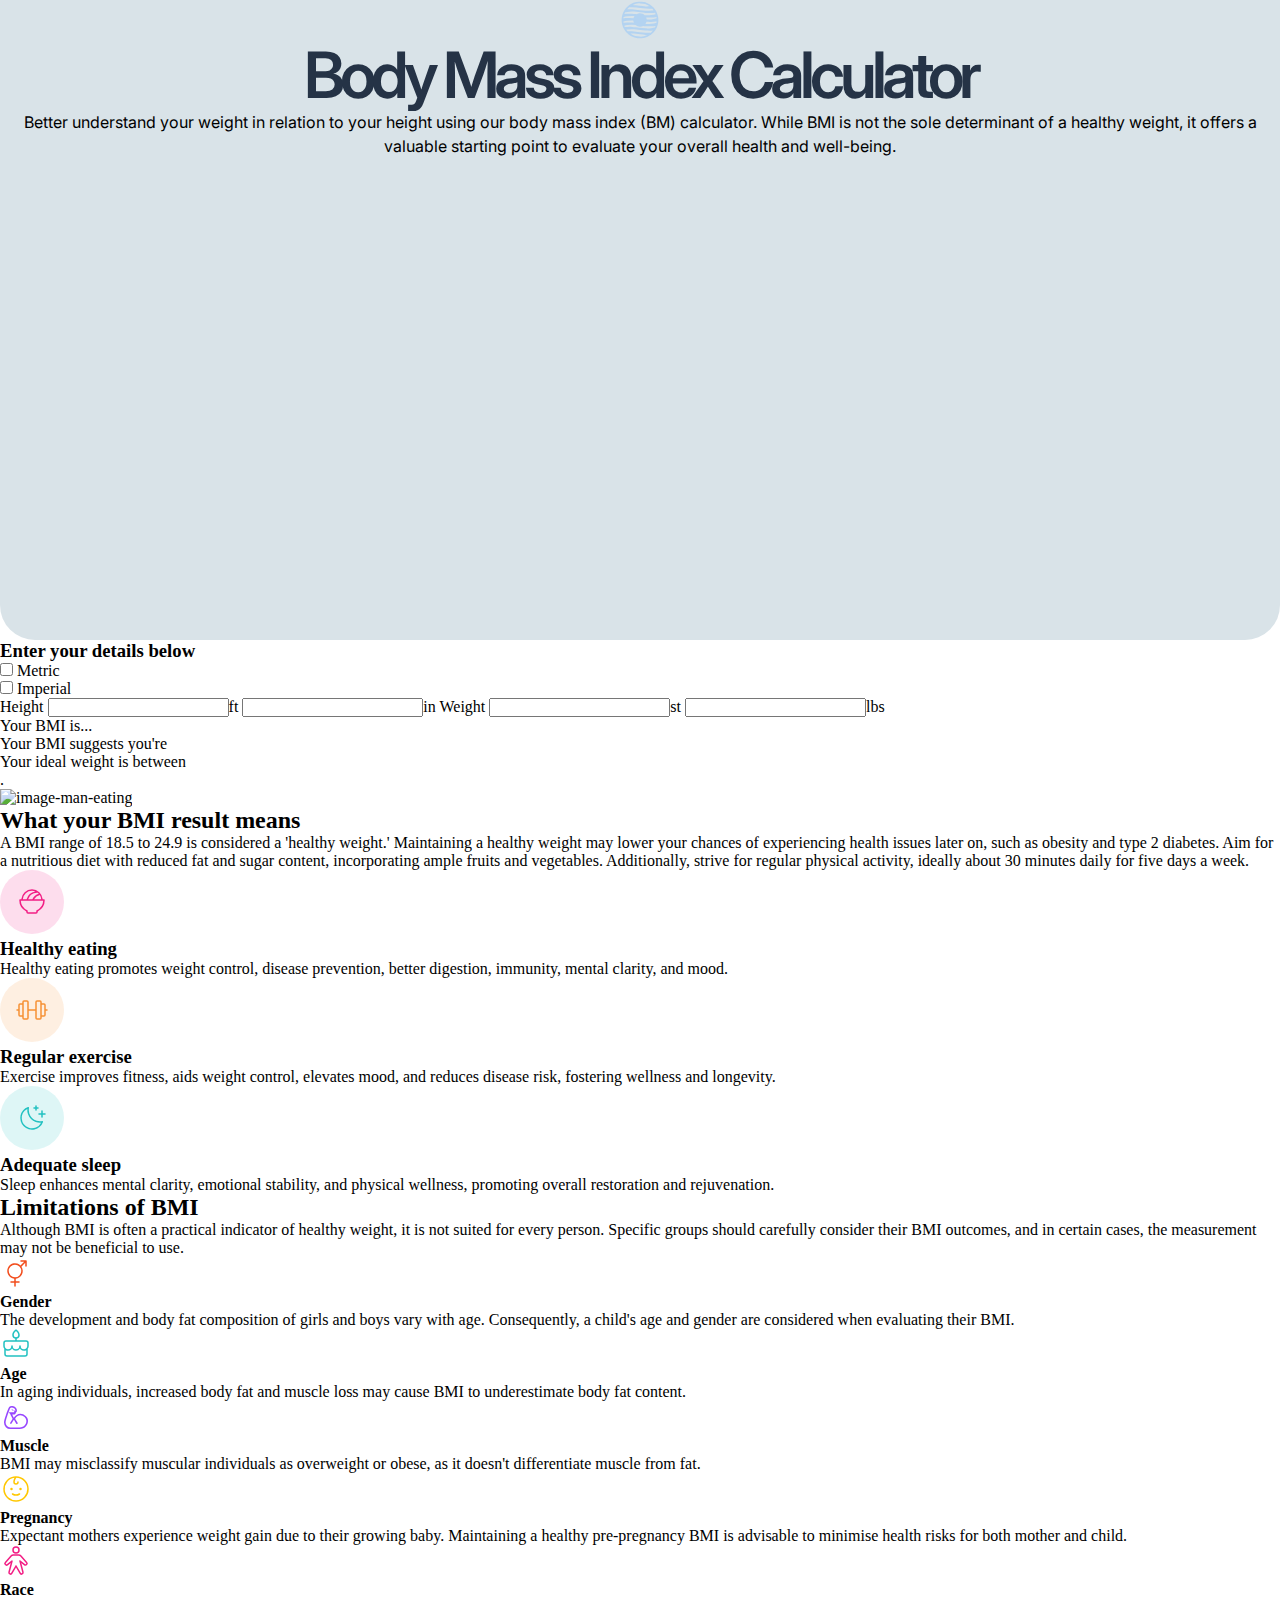
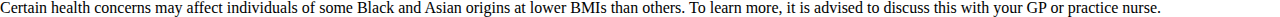
==== pages/index.html @ 3fb02546 "changed folder structure" ====
<!DOCTYPE html>
<html lang="en">
  <head>
    <meta charset="UTF-8" />
    <meta name="viewport" content="width=device-width, initial-scale=1.0" />

    <!-- <link rel="stylesheet" type="text/css" href="styles.css"> -->
    <link rel="stylesheet" type="text/css" href="general.css">


    <link rel="preconnect" href="https://fonts.googleapis.com" />
    <link rel="preconnect" href="https://fonts.gstatic.com" crossorigin />
    <link
      href="https://fonts.googleapis.com/css2?family=Inter:wght@400;600&display=swap"
      rel="stylesheet"
    />

    <link
      rel="icon"
      type="image/png"
      sizes="32x32"
      href="assets/images/favicon-32x32.png"
    />

    <title>BMI Calculator</title>
  </head>
  <body>
    <div class="heading__main">
      <svg
      class="heading__svg"
        xmlns="http://www.w3.org/2000/svg"
        width="64"
        height="64"
        fill="none"
        viewBox="0 0 64 64"
      >
        <path
          fill="#B3D3F1"
          d="M32 2.627c-.543 0-1.094.004-1.634.037a29.466 29.466 0 0 0-3.561.44c-.13.023-.257.049-.386.074-.11.021-.22.032-.33.055-.062.01-.123.024-.184.037-.06.013-.122.023-.184.036a29.34 29.34 0 0 0-1.909.478c-.061.017-.123.037-.184.055-.031.009-.06.027-.091.036-.091.028-.186.046-.276.074-.172.058-.341.126-.514.183-.363.121-.726.233-1.083.368-.044.013-.085.04-.129.055-.54.206-1.073.442-1.597.679-.533.24-1.063.482-1.579.753-.516.272-1.025.56-1.524.863-.023.014-.05.022-.074.036-.473.287-.939.587-1.395.9a29.441 29.441 0 0 0-2.185 1.67c-.267.223-.53.449-.79.68-.047.043-.098.085-.146.129-.277.251-.541.509-.808.77-.037.037-.073.075-.11.11-.365.362-.72.723-1.065 1.103-.209.229-.406.462-.606.697-.2.234-.395.476-.588.716-.389.484-.762.98-1.12 1.488-.229.326-.445.655-.66.99-.022.034-.053.06-.075.093l-.128.202c-.016.025-.039.047-.055.073-.052.084-.097.172-.147.257-.194.328-.384.659-.57.992-.044.081-.101.156-.146.238v.018c-.223.412-.439.826-.643 1.249-.202.42-.386.838-.569 1.267-.051.12-.097.246-.147.367-.11.269-.227.535-.33.808-.057.152-.11.306-.165.459-.044.122-.087.245-.129.367h-.018c-.055.163-.095.332-.147.496-.015.048-.022.099-.036.147-.01.031-.027.06-.037.092-.063.213-.122.427-.183.642v.018c-.01.026-.03.048-.037.074-.022.078-.033.16-.055.239-.068.25-.14.5-.202.752l-.055.22c-.023.098-.034.198-.055.294-.088.39-.168.782-.239 1.175-.01.056-.027.11-.037.166-.006.024-.014.049-.018.073-.057.324-.101.645-.147.973 0 .02-.016.036-.018.056-.017.124-.04.242-.055.367h.018a29.55 29.55 0 0 0-.129 1.248c-.006.043-.014.086-.018.129h-.018c-.02.255-.026.514-.036.771V30.516a29.63 29.63 0 0 0-.037 1.487v.018c0 .5.012.992.036 1.487v.018c.018.369.043.737.074 1.102.01.116.026.232.036.349v.073c.01.11.024.221.037.33.025.223.06.442.091.662.026.184.045.368.074.55l.018.11c.069.429.133.846.22 1.267.095.456.197.912.313 1.36.006.006.014.01.018.017v.019c.108.415.223.822.348 1.23.016.05.04.097.056.147.117.37.238.737.367 1.101.016.044.04.085.055.129.04.109.07.222.11.33.072.19.145.38.22.57.076.19.16.38.24.569.184.439.38.873.587 1.303.177.37.358.741.55 1.102.03.056.062.11.092.165v.018c.168.308.337.598.514.9.064.107.138.206.202.312.159.257.312.516.478.771l.11.165c.149.225.304.44.459.661.067.097.133.197.202.294.107.15.22.293.33.44.16.215.312.434.478.643l.055.074c.089.112.184.22.275.33.046.057.1.109.147.165.13.158.251.323.386.478.148.17.308.329.458.495.143.158.276.323.423.478.014.016.04.021.055.037.162.17.33.33.496.495.112.115.215.238.33.35.074.072.145.148.22.22.148.14.306.269.46.404.13.114.255.234.385.348.009.006.012.013.018.019.109.095.22.181.33.275.165.14.328.286.496.422.269.22.55.433.826.643.056.042.11.087.165.129.036.025.075.047.11.073.33.243.652.486.992.716.344.234.693.46 1.047.68.019.011.036.025.055.036l.091.055c.232.14.463.27.698.404.176.1.355.196.533.294.11.06.218.124.33.183.292.154.584.297.881.44.017.009.038.01.055.02.195.092.391.185.588.274.142.065.28.14.422.203.096.041.196.072.294.11.087.033.17.074.257.11.291.12.585.238.881.349l.202.073.055.018c.013.006.024.014.037.018.304.11.61.212.918.313.085.027.172.046.257.073l.239.073c.153.048.304.103.459.147.262.076.525.153.79.22.388.1.78.192 1.174.276l.166.037c.067.014.134.023.202.036.44.088.875.17 1.322.239.4.06.806.102 1.211.146.044.007.086.015.129.019.11.011.22.026.33.036l.22.018c.281.025.562.039.845.055.08.006.16.015.239.019a33.794 33.794 0 0 0 1.506.036 29.14 29.14 0 0 0 2.974-.147h.036a30.72 30.72 0 0 0 1.744-.239c.087-.014.171-.022.257-.036.111-.02.22-.035.33-.056.36-.066.728-.14 1.084-.22.074-.016.147-.038.22-.055.204-.047.405-.098.606-.147.043-.01.086-.026.129-.036.06-.016.123-.02.183-.037.117-.03.233-.059.349-.091l.312-.092c.174-.05.342-.113.514-.166.128-.039.259-.068.386-.11.012-.005.023-.014.037-.018.313-.103.628-.217.936-.33l.294-.11.33-.13c.39-.152.776-.326 1.157-.495.06-.026.124-.046.184-.073l.165-.074a29.152 29.152 0 0 0 4.517-2.588c.278-.194.554-.385.826-.588l.22-.165c.051-.04.095-.089.147-.129.29-.224.582-.445.863-.68a29.546 29.546 0 0 0 1.818-1.651l.091-.092.055-.055c.3-.3.594-.606.881-.919.03-.031.063-.06.092-.091a29.717 29.717 0 0 0 1.634-1.983 29.276 29.276 0 0 0 1.634-2.369c.035-.056.076-.11.11-.165.1-.163.198-.33.294-.496.133-.22.263-.436.386-.66.01-.02.026-.036.037-.056v-.018c.232-.428.45-.863.66-1.304.196-.407.393-.83.57-1.248v-.018c.023-.056.05-.11.074-.166.162-.388.315-.78.459-1.175.049-.133.082-.27.128-.404.09-.255.175-.512.257-.77.128-.401.257-.804.367-1.212.11-.405.202-.82.294-1.23.109-.481.21-.962.294-1.451v-.018c.069-.398.131-.791.184-1.194.012-.098.025-.195.036-.293.053-.448.095-.905.128-1.36.05-.691.09-1.387.092-2.092V32c0-1.86-.184-3.672-.514-5.435-.03-.159-.06-.32-.092-.478-.032-.16-.075-.318-.11-.477a29.243 29.243 0 0 0-1.708-5.306c-.062-.143-.136-.28-.202-.422-.093-.201-.18-.406-.275-.606-.018-.037-.038-.073-.055-.11v-.019a29.808 29.808 0 0 0-.587-1.138v-.018c-.197-.361-.414-.714-.625-1.065-.03-.05-.062-.098-.092-.147-.009-.004.01-.016 0-.018a29.57 29.57 0 0 0-.587-.918 29.368 29.368 0 0 0-1.616-2.222 29.615 29.615 0 0 0-1.725-1.946l-.055-.055-.037-.037c-.3-.31-.605-.604-.918-.9a29.581 29.581 0 0 0-2.901-2.423 29.204 29.204 0 0 0-2.02-1.359c-.009-.004-.01-.014-.018-.018a29.383 29.383 0 0 0-1.689-.936c-.43-.224-.862-.44-1.303-.643-.44-.202-.89-.389-1.34-.57-.013-.005-.025-.013-.038-.018a29.18 29.18 0 0 0-4.204-1.322l-.147-.036c-.176-.04-.355-.074-.533-.11a25.55 25.55 0 0 0-.77-.147 29.03 29.03 0 0 0-2.13-.312c-.477-.05-.968-.102-1.451-.13-.036 0-.074.003-.11 0h-.018a29.633 29.633 0 0 0-1.506-.036l.002.003Zm-1.946 2.717c.794.099 1.587.207 2.387.312 2.759.365 5.377.699 7.84.918a26.627 26.627 0 0 1 7.087 3.562c-2.03.134-4.192.186-6.481.092-3.055-.129-6.231-.482-9.4-.9-2.24-.295-4.354-.61-6.39-.863-1.605-.2-3.215-.359-4.829-.477a26.548 26.548 0 0 1 9.786-2.644Zm-10.538 6.188a75.78 75.78 0 0 1 6.352.367c2.168.209 4.356.496 6.573.79 3.137.414 6.1.8 8.85 1.01a81.603 81.603 0 0 0 10.318.128 26.888 26.888 0 0 1 2.093 2.588 52.214 52.214 0 0 1-3.488.515c-2.78.308-5.942.468-9.327.33-3.055-.129-6.231-.482-9.4-.9-2.24-.295-4.354-.61-6.39-.863a91.72 91.72 0 0 0-5.82-.55 68.51 68.51 0 0 0-3.764-.129 74.64 74.64 0 0 0-3.452.055c-.22.01-.412.026-.624.037a27.03 27.03 0 0 1 3.158-3.195 53.34 53.34 0 0 1 4.92-.184Zm0 7.032c2.054.023 4.184.158 6.352.367s4.356.496 6.573.79c3.137.414 6.1.8 8.85 1.009 3.04.236 5.901.27 8.482.202a105.54 105.54 0 0 0 6.39-.367c.339.715.66 1.437.936 2.185a51.46 51.46 0 0 1-6.885 1.23c-2.78.308-5.942.45-9.327.312-.509-.022-1.026-.041-1.542-.074-1.92-1.813-4.495-2.937-7.344-2.937-1.964 0-3.797.53-5.38 1.45-.507-.07-1.015-.138-1.524-.202a91.727 91.727 0 0 0-5.82-.55c-1.3-.081-2.557-.12-3.764-.129a74.64 74.64 0 0 0-3.452.055c-1.87.073-3.506.214-4.957.349a26.55 26.55 0 0 1 1.175-2.57 41.402 41.402 0 0 1 3.268-.606 53.815 53.815 0 0 1 7.969-.514Zm0 7.032c1.227.014 2.49.078 3.763.165a10.672 10.672 0 0 0-1.615 3.433 71.394 71.394 0 0 0-9.602-.257c-2.175.086-4.094.266-5.692.422-.362.036-.649.06-.973.092.067-.714.17-1.415.293-2.111a43.049 43.049 0 0 1 5.857-1.23 53.802 53.802 0 0 1 7.969-.514Zm38.813 1.799c.114.654.192 1.313.257 1.983-.395.116-.813.232-1.267.349a51.424 51.424 0 0 1-7.105 1.285 62.475 62.475 0 0 1-7.528.367 10.617 10.617 0 0 0-.826-3.562c2.826.197 5.497.211 7.913.147 2.581-.069 4.88-.231 6.794-.404.678-.061 1.2-.113 1.762-.165Zm-38.813 5.232c.59.008 1.195.047 1.799.074.081 1.264.381 2.455.863 3.562a81.05 81.05 0 0 0-2.901-.22 71.458 71.458 0 0 0-7.216-.074 96.67 96.67 0 0 0-5.691.404c-.299.03-.485.052-.716.073a26.69 26.69 0 0 1-.257-1.983c.077-.024.14-.05.22-.073a43.097 43.097 0 0 1 5.93-1.248 53.819 53.819 0 0 1 7.969-.515Zm39.107 1.763a26.57 26.57 0 0 1-.276 2.093c-.328.097-.661.2-1.028.294-1.931.497-4.325.958-7.105 1.267-2.78.309-5.942.45-9.327.312-.085-.007-.17-.014-.257-.018a10.647 10.647 0 0 0 1.707-3.489c2.648.172 5.157.226 7.436.165 2.581-.068 4.88-.25 6.794-.422.803-.072 1.41-.139 2.056-.202Zm-39.107 5.27a72.42 72.42 0 0 1 5.287.275 10.658 10.658 0 0 0 7.198 2.79c1.859 0 3.598-.47 5.122-1.303 1.435.172 2.829.32 4.168.422 3.04.236 5.901.253 8.482.184 2.581-.069 4.88-.231 6.794-.404l.403-.037c-.34.885-.746 1.734-1.175 2.57-1.622.36-3.483.685-5.581.919-2.78.308-5.942.45-9.327.312-3.055-.13-6.231-.482-9.4-.9-2.24-.296-4.354-.61-6.39-.863a91.102 91.102 0 0 0-5.82-.532c-1.3-.081-2.557-.139-3.764-.147a73.233 73.233 0 0 0-3.452.073 90.595 90.595 0 0 0-4.278.276 26.429 26.429 0 0 1-.936-2.204 43.463 43.463 0 0 1 4.7-.918 53.803 53.803 0 0 1 7.969-.514Zm0 7.031c2.054.024 4.184.158 6.352.368 2.168.209 4.356.514 6.573.808 3.137.414 6.1.781 8.85.99 3.04.237 5.901.272 8.482.203a84.873 84.873 0 0 0 2.92-.129 27.047 27.047 0 0 1-3.177 3.269c-2.61.255-5.52.347-8.629.22-3.055-.129-6.231-.464-9.4-.882-2.24-.295-4.354-.628-6.39-.88a91.513 91.513 0 0 0-5.82-.552 68.13 68.13 0 0 0-3.764-.11c-1.134-.008-2.22 0-3.25.037a26.814 26.814 0 0 1-2.093-2.608c.445-.076.9-.152 1.377-.22a53.763 53.763 0 0 1 7.969-.514Zm-1.836 7.05c.597-.015 1.216-.005 1.836 0 2.054.024 4.184.159 6.352.368s4.356.478 6.573.771c3.137.415 6.1.8 8.85 1.01.816.063 1.606.105 2.387.147a26.572 26.572 0 0 1-10.87 2.68c-.441-.055-.88-.107-1.322-.165-2.24-.295-4.353-.591-6.389-.844-.262-.033-.513-.062-.771-.092a26.604 26.604 0 0 1-7.803-3.838c.382-.018.762-.026 1.157-.036Z"
        />
      </svg>
      <h1 class="heading__title">Body Mass Index Calculator</h1>

      <p class="heading__text">
        Better understand your weight in relation to your height using our body
        mass index (BM) calculator. While BMI is not the sole determinant of a
        healthy weight, it offers a valuable starting point to evaluate your
        overall health and well-being.
      </p>
    </div>

    <div class="calculator">
      <h3>Enter your details below</h3>
      <div class="calc_input">
        <div class="input--checkbox">
          <div>
            <input type="checkbox" id="metricCheck" />
            <label for="metricCheck">Metric</label>
          </div>
          <div>
            <input type="checkbox" id="imperialCheck" />
            <label for="imperialCheck">Imperial</label>
          </div>
        </div>

        <div class="input--measurement">
          <label for="input-height">Height</label>
          <input type="number" id="input-height" name=""/>ft
          <input type="number" id="input-height" name=""/>in

          <label for="input-weight">Weight</label>
          <input type="number" id="input-weight" />st
          <input type="number" id="input-weight" />lbs

        </div>
      </div>

      <div class="calc__results">

        <div>
          <p>Your BMI is...</p>
        <!-- add score -->
        </div>
        <div>
          <p>Your BMI suggests you're</p>
          <!-- add classification -->
          <p>Your ideal weight is between</p>
          <!-- add range -->.
        </div>

    </div>

    <div class="heading__sub1">
      <div>
        <img class="img__main" src="assets/images/image-man-eating.webp" alt="image-man-eating"/>
      </div>

      <div>
        <h2>What your BMI result means</h2>

        <p>
          A BMI range of 18.5 to 24.9 is considered a 'healthy weight.'
          Maintaining a healthy weight may lower your chances of experiencing
          health issues later on, such as obesity and type 2 diabetes. Aim for a
          nutritious diet with reduced fat and sugar content, incorporating
          ample fruits and vegetables. Additionally, strive for regular physical
          activity, ideally about 30 minutes daily for five days a week.
        </p>
      </div>
    </div>

    <div class="section__BMI-influencers">
      <div class="influencers">
        <svg
          xmlns="http://www.w3.org/2000/svg"
          width="64"
          height="64"
          fill="none"
          viewBox="0 0 64 64"
        >
          <circle cx="32" cy="32" r="32" fill="#F21E84" opacity=".15" />
          <path
            fill="#F21E84"
            d="M44 29.25h-1.279a10.75 10.75 0 0 0-21.442 0H20a.75.75 0 0 0-.75.75 12.794 12.794 0 0 0 7 11.383V42A1.75 1.75 0 0 0 28 43.75h8A1.75 1.75 0 0 0 37.75 42v-.617a12.793 12.793 0 0 0 7-11.383.75.75 0 0 0-.75-.75Zm-6.22-6.464c.363.29.703.608 1.019.95a10.737 10.737 0 0 0-6.444 5.514h-4.187A9.28 9.28 0 0 1 37 22.75c.26 0 .521.014.78.036Zm2.008 2.231a9.186 9.186 0 0 1 1.43 4.233H34.06a9.237 9.237 0 0 1 5.727-4.233ZM32 20.75a9.21 9.21 0 0 1 3.35.625 10.79 10.79 0 0 0-8.742 7.875h-3.826A9.261 9.261 0 0 1 32 20.75Zm4.688 19.48a.75.75 0 0 0-.438.683V42a.25.25 0 0 1-.25.25h-8a.25.25 0 0 1-.25-.25v-1.087a.75.75 0 0 0-.438-.683 11.294 11.294 0 0 1-6.537-9.48h22.45a11.294 11.294 0 0 1-6.538 9.48Z"
          />
        </svg>
        <div>
        <h3>Healthy eating</h3>
        <p>
          Healthy eating promotes weight control, disease prevention, better
          digestion, immunity, mental clarity, and mood.
        </p>
          </div>
      </div>

      <div class="influencers">
        <svg
          xmlns="http://www.w3.org/2000/svg"
          width="64"
          height="64"
          fill="none"
          viewBox="0 0 64 64"
        >
          <circle cx="32" cy="32" r="32" fill="#F69134" opacity=".15" />
          <path
            fill="#F69134"
            d="M47 31.25h-1.25V27A1.75 1.75 0 0 0 44 25.25h-2.25V24A1.75 1.75 0 0 0 40 22.25h-3A1.75 1.75 0 0 0 35.25 24v7.25h-6.5V24A1.75 1.75 0 0 0 27 22.25h-3A1.75 1.75 0 0 0 22.25 24v1.25H20A1.75 1.75 0 0 0 18.25 27v4.25H17a.75.75 0 1 0 0 1.5h1.25V37A1.75 1.75 0 0 0 20 38.75h2.25V40A1.75 1.75 0 0 0 24 41.75h3A1.75 1.75 0 0 0 28.75 40v-7.25h6.5V40A1.75 1.75 0 0 0 37 41.75h3A1.75 1.75 0 0 0 41.75 40v-1.25H44A1.75 1.75 0 0 0 45.75 37v-4.25H47a.75.75 0 1 0 0-1.5Zm-27 6a.25.25 0 0 1-.25-.25V27a.25.25 0 0 1 .25-.25h2.25v10.5H20ZM27.25 40a.25.25 0 0 1-.25.25h-3a.25.25 0 0 1-.25-.25V24a.25.25 0 0 1 .25-.25h3a.25.25 0 0 1 .25.25v16Zm13 0a.25.25 0 0 1-.25.25h-3a.25.25 0 0 1-.25-.25V24a.25.25 0 0 1 .25-.25h3a.25.25 0 0 1 .25.25v16Zm4-3a.25.25 0 0 1-.25.25h-2.25v-10.5H44a.25.25 0 0 1 .25.25v10Z"
          />
        </svg>
        <div>
        <h3>Regular exercise</h3>
        <p>
          Exercise improves fitness, aids weight control, elevates mood, and
          reduces disease risk, fostering wellness and longevity.
        </p>
        </div>
      </div>

      <div class="influencers">
        <svg
          xmlns="http://www.w3.org/2000/svg"
          width="64"
          height="64"
          fill="none"
          viewBox="0 0 64 64"
        >
          <circle cx="32" cy="32" r="32" fill="#22C1C1" opacity=".15" />
          <path
            fill="#22C1C1"
            d="M45.75 28a.75.75 0 0 1-.75.75h-2.25V31a.75.75 0 0 1-1.5 0v-2.25H39a.75.75 0 1 1 0-1.5h2.25V25a.75.75 0 1 1 1.5 0v2.25H45a.75.75 0 0 1 .75.75ZM34 22.75h1.25V24a.75.75 0 1 0 1.5 0v-1.25H38a.75.75 0 0 0 0-1.5h-1.25V20a.75.75 0 0 0-1.5 0v1.25H34a.75.75 0 1 0 0 1.5Zm8.906 12.535a.75.75 0 0 1 .134.75A11.751 11.751 0 1 1 27.97 20.96a.75.75 0 0 1 .992.849 11.262 11.262 0 0 0 13.23 13.229.75.75 0 0 1 .714.247Zm-1.796 1.418A12.765 12.765 0 0 1 27.297 22.89a10.248 10.248 0 0 0 1.526 18.849 10.25 10.25 0 0 0 12.287-5.036Z"
          />
        </svg>
        <div>
        <h3>Adequate sleep</h3>
        <p>
          Sleep enhances mental clarity, emotional stability, and physical
          wellness, promoting overall restoration and rejuvenation.
        </p>
        </div>
      </div>
    </div>

    <div class="heading__sub2">
      <div class="section__BMI-limitations">
      <h2>Limitations of BMI</h2>

      <p>
        Although BMI is often a practical indicator of healthy weight, it is not
        suited for every person. Specific groups should carefully consider their
        BMI outcomes, and in certain cases, the measurement may not be
        beneficial to use.
      </p>
    </div>

      <div class="limitations">
        <div>
          <svg
            xmlns="http://www.w3.org/2000/svg"
            width="32"
            height="32"
            fill="none"
            viewBox="0 0 32 32"
          >
            <path
              fill="#F24E1E"
              d="M26 3.25h-5a.75.75 0 1 0 0 1.5h3.19l-3.75 3.742a7.75 7.75 0 1 0-6.19 13.22v2.538H11a.75.75 0 1 0 0 1.5h3.25V29a.75.75 0 1 0 1.5 0v-3.25H19a.75.75 0 1 0 0-1.5h-3.25v-2.538A7.75 7.75 0 0 0 21.41 9.65l3.84-3.84V9a.75.75 0 1 0 1.5 0V4a.75.75 0 0 0-.75-.75Zm-11 17A6.25 6.25 0 1 1 21.25 14 6.257 6.257 0 0 1 15 20.25Z"
            />
          </svg>
          <h4>Gender</h4>
        </div>

        <p>
          The development and body fat composition of girls and boys vary with
          age. Consequently, a child's age and gender are considered when
          evaluating their BMI.
        </p>
      </div>

      <div class="limitations">
        <div>
          <svg
            xmlns="http://www.w3.org/2000/svg"
            width="32"
            height="32"
            fill="none"
            viewBox="0 0 32 32"
          >
            <path
              fill="#22C1C1"
              d="M28.75 14A2.75 2.75 0 0 0 26 11.25h-9.25V9.675a3.756 3.756 0 0 0 3-3.675c0-3.362-3.198-5.534-3.334-5.625a.75.75 0 0 0-.832 0C15.448.466 12.25 2.638 12.25 6a3.756 3.756 0 0 0 3 3.675v1.575H6A2.75 2.75 0 0 0 3.25 14v2.916c0 1.066.352 2.1 1 2.947V25A2.75 2.75 0 0 0 7 27.75h18A2.75 2.75 0 0 0 27.75 25v-5.137a4.85 4.85 0 0 0 1-2.947V14Zm-15-8c0-1.925 1.5-3.426 2.25-4.055.75.625 2.25 2.125 2.25 4.055a2.25 2.25 0 0 1-4.5 0Zm-9 8A1.25 1.25 0 0 1 6 12.75h20A1.25 1.25 0 0 1 27.25 14v2.916c0 1.79-1.416 3.285-3.157 3.333A3.25 3.25 0 0 1 20.75 17a.75.75 0 1 0-1.5 0 3.25 3.25 0 1 1-6.5 0 .75.75 0 1 0-1.5 0 3.251 3.251 0 0 1-3.343 3.25c-1.74-.049-3.157-1.544-3.157-3.334V14ZM25 26.25H7A1.25 1.25 0 0 1 5.75 25v-3.836a4.6 4.6 0 0 0 2.117.586 4.726 4.726 0 0 0 3.446-1.345c.26-.254.49-.537.687-.843a4.75 4.75 0 0 0 8 0c.198.306.43.589.69.843A4.716 4.716 0 0 0 24 21.75h.134a4.6 4.6 0 0 0 2.116-.586V25A1.25 1.25 0 0 1 25 26.25Z"
            />
          </svg>
          <h4>Age</h4>
        </div>

        <p>
          In aging individuals, increased body fat and muscle loss may cause BMI
          to underestimate body fat content.
        </p>
      </div>

      <div class="limitations">
        <div>
          <svg
            xmlns="http://www.w3.org/2000/svg"
            width="32"
            height="32"
            fill="none"
            viewBox="0 0 32 32"
          >
            <path
              fill="#9747FF"
              d="M10.44 28h9.154C25.368 28 28 23.732 28 19.77a6.877 6.877 0 0 0-.68-2.677 6.836 6.836 0 0 0-1.678-2.188 7.96 7.96 0 0 0-5.336-2.216 7.924 7.924 0 0 0-3.752 1.188 7.99 7.99 0 0 0-2.73 2.852 932.84 932.84 0 0 1-1.615-3.254h1.697c.503-.031.98-.232 1.355-.57.376-.338.628-.793.715-1.292a2.707 2.707 0 0 0 .963-2.174c0-2.955-3.284-4.438-5.11-4.438-2.493-.059-3.216 1.763-3.863 3.393l-.028.073C7.534 9.509 4 18.748 4 21.554a6.558 6.558 0 0 0 1.844 4.588 6.25 6.25 0 0 0 4.596 1.856V28ZM9.43 9.06c.7-1.763 1.089-2.444 2.33-2.444h.055c1.195 0 3.52.996 3.52 2.824.021.184-.007.37-.082.539a1.5 1.5 0 0 0-.366-.35.76.76 0 0 0-.41-.139h-.426c-.415-.527-1.691-1.462-2.684-1.286l1.04 1.33h1.485l.215.516c.266.637.174.955.088 1.093a.447.447 0 0 1-.334.21H8.826l.495.65c.217.284.506.506.789.675.002.121.03.24.084.35l.222.447v.002c.47.948 1.56 3.144 2.145 4.316-.02.029-.04.059-.058.089l-2.32 3.793a.812.812 0 0 0 .264 1.11.797.797 0 0 0 1.103-.265l2.084-3.41a.999.999 0 0 0 .218.027c.082-.003.162-.016.24-.038l2.152 3.569a.803.803 0 0 0 1.101.271.806.806 0 0 0 .27-1.108l-2.376-3.94a1.659 1.659 0 0 0-.113-.163 6.328 6.328 0 0 1 2.142-2.399 6.272 6.272 0 0 1 3.037-1.027 6.353 6.353 0 0 1 4.249 1.784 5.31 5.31 0 0 1 1.843 3.684c-.001 3.293-2.105 6.616-6.803 6.616H10.44a4.692 4.692 0 0 1-3.454-1.372 4.917 4.917 0 0 1-1.381-3.445c0-2.13 2.764-9.758 3.826-12.509Z"
            />
          </svg>
          <h4>Muscle</h4>
        </div>

        <p>
          BMI may misclassify muscular individuals as overweight or obese, as it
          doesn't differentiate muscle from fat.
        </p>
      </div>

      <div class="limitations">
        <div>
          <svg
            xmlns="http://www.w3.org/2000/svg"
            width="32"
            height="32"
            fill="none"
            viewBox="0 0 32 32"
          >
            <path
              fill="#FFC700"
              d="M11.5 17.25a1.25 1.25 0 1 1 0-2.5 1.25 1.25 0 0 1 0 2.5Zm9-2.5a1.25 1.25 0 1 0 0 2.5 1.25 1.25 0 0 0 0-2.5Zm-1.4 5.615a5.875 5.875 0 0 1-6.2 0 .75.75 0 0 0-.8 1.27 7.375 7.375 0 0 0 7.8 0 .751.751 0 0 0-.8-1.27ZM28.75 16A12.75 12.75 0 1 1 16 3.25 12.765 12.765 0 0 1 28.75 16Zm-1.5 0A11.263 11.263 0 0 0 16.366 4.756C14.787 6.904 14.75 8.981 14.75 9a1.25 1.25 0 0 0 2.5 0 .75.75 0 1 1 1.5 0 2.75 2.75 0 1 1-5.5 0c0-.094.019-1.978 1.268-4.152A11.25 11.25 0 1 0 27.25 16Z"
            />
          </svg>
          <h4>Pregnancy</h4>
        </div>

        <p>
          Expectant mothers experience weight gain due to their growing baby.
          Maintaining a healthy pre-pregnancy BMI is advisable to minimise
          health risks for both mother and child.
        </p>
      </div>

      <div class="limitations">
        <div>
          <svg
            xmlns="http://www.w3.org/2000/svg"
            width="32"
            height="32"
            fill="none"
            viewBox="0 0 32 32"
          >
            <path
              fill="#F21E84"
              d="M16 8.75a3.75 3.75 0 1 0 0-7.5 3.75 3.75 0 0 0 0 7.5Zm0-6a2.25 2.25 0 1 1 0 4.5 2.25 2.25 0 0 1 0-4.5Zm11.11 14.177-5.651-6.407a3.75 3.75 0 0 0-2.813-1.27h-5.292a3.75 3.75 0 0 0-2.813 1.269L4.89 16.927a2.25 2.25 0 0 0 3.168 3.198l2.638-2.116-2.266 8.606a2.25 2.25 0 0 0 4.094 1.868L16 22.5l3.476 5.989a2.25 2.25 0 0 0 4.094-1.868l-2.266-8.608 2.639 2.112a2.25 2.25 0 0 0 3.167-3.195v-.003Zm-1.079 2.103a.75.75 0 0 1-1.061 0 .523.523 0 0 0-.061-.055l-4.439-3.56a.75.75 0 0 0-1.195.775l2.859 10.866a.966.966 0 0 0 .046.125.75.75 0 1 1-1.36.634.542.542 0 0 0-.031-.06l-4.14-7.13a.75.75 0 0 0-1.298 0l-4.14 7.131a.534.534 0 0 0-.031.06.75.75 0 0 1-1.36-.633.954.954 0 0 0 .046-.125l2.859-10.867a.75.75 0 0 0-.316-.816.759.759 0 0 0-.409-.125.75.75 0 0 0-.47.165l-4.439 3.56a.523.523 0 0 0-.061.055.75.75 0 0 1-1.061-1.061L6 17.935l5.665-6.424a2.25 2.25 0 0 1 1.688-.761h5.292a2.25 2.25 0 0 1 1.688.761L26 17.935l.032.034a.748.748 0 0 1 0 1.061Z"
            />
          </svg>
          <h4>Race</h4>
        </div>

        <p>
          Certain health concerns may affect individuals of some Black and Asian
          origins at lower BMIs than others. To learn more, it is advised to
          discuss this with your GP or practice nurse.
        </p>
      </div>
    </div>
  </body>
</html>
---- pages/styles.css ----
/* @media only screen and (min-width: 375px) {
  .heading-main {
    display: flex;
    flex-direction: column;
    align-items: center;
    height: 640px;
    background-color: var(--light-grey);
    border-radius-bottom-left: 35px;
    border-radius-bottom-right: 35px;
  }

  .heading__svg {
    width: 40px;
    height: 40px;
  }

  .h1 {
    font-family: var(--headign-XL);
    font-size: 64px;
    line-height: 100%;
    letter-spacing: -5px;
    text-align: center;
    color: var(--gunmetal);
  }

  .p {
    font-family: var(--headign-S);
    font-size: 16px;
    color: var(--electric-blue);
  }
}

@media only screen and (min-width: 768px) {
}

@media only screen and (min-width: 1440px) {
} */
---- pages/general.css ----
* {
  margin: 0;
  padding: 0;
  box-sizing: border-box;
  /* border: 1px solid red; */
}

:root {
  /*    typography*/

  /* --headign-XL: font-family: 'Inter', sans-serif; font-size: 64px; line-height: 110%; font-weight: 600;
  --heading-L: font-family: 'Inter', sans-serif; font-size: 48px; line-height: 110%; font-weight: 600;
  --heading-M: font-family: 'Inter', sans-serif; font-size: 24px; line-height: 110%; font-weight: 600;
  --heading-S: font-family: 'Inter', sans-serif; font-size: 20px; line-height: 100%; font-weight: 600; */

  /* --body-M: font-family: 'Inter', sans-serif; font-size: 16px; line-height: 150%; font-weight: 400;
  --body-M-bold: font-family: 'Inter', sans-serif; font-size: 16px; line-height: 150%; font-weight: 600;
  --body-S: font-family: 'Inter', sans-serif; font-size: 14px; line-height: 150%; font-weight: 400; */

  /* colors */

  --blue: hsl(227, 92%, 58%);
  --gunmetal: hsl(215, 31%, 21%);
  --dark-electric-blue: hsl(215, 17%, 45%);
  --light-grey: hsl(200, 24%, 88%);
  --white: hsl(0, 0%, 100%);
}

/* body {
  min-height: 100vh;
  display: flex;
  justify-content: center;
  align-items: center;
  background-color: hsl(240, 67%, 8%);
  background-image: url("../public/assets/background-stars.svg");
  cursor: pointer;
} */

@media only screen and (min-width: 375px) {
  .heading__main {
    display: flex;
    flex-direction: column;
    align-items: center;
    height: 640px;
    background-color: var(--light-grey);
    border-bottom-left-radius: 35px;
    border-bottom-right-radius: 35px;
  }

  .heading__svg {
    width: 40px;
    height: 40px;
  }

  .heading__title {
    font-family: "Inter", sans-serif;
    font-size: 64px;
    font-weight: 600;
    line-height: 110%;
    letter-spacing: -5px;
    text-align: center;
    color: var(--gunmetal);
  }

  .heading__text {
    text-align: center;
    font-family: "Inter", sans-serif;
    font-size: 16px;
    font-weight: 400;
    line-height: 150%;
    color: var(--electric-blue);
  }

  img {
    width: 375px;
    height: 354px;
  }
}

@media only screen and (min-width: 768px) {
}

@media only screen and (min-width: 1440px) {
}
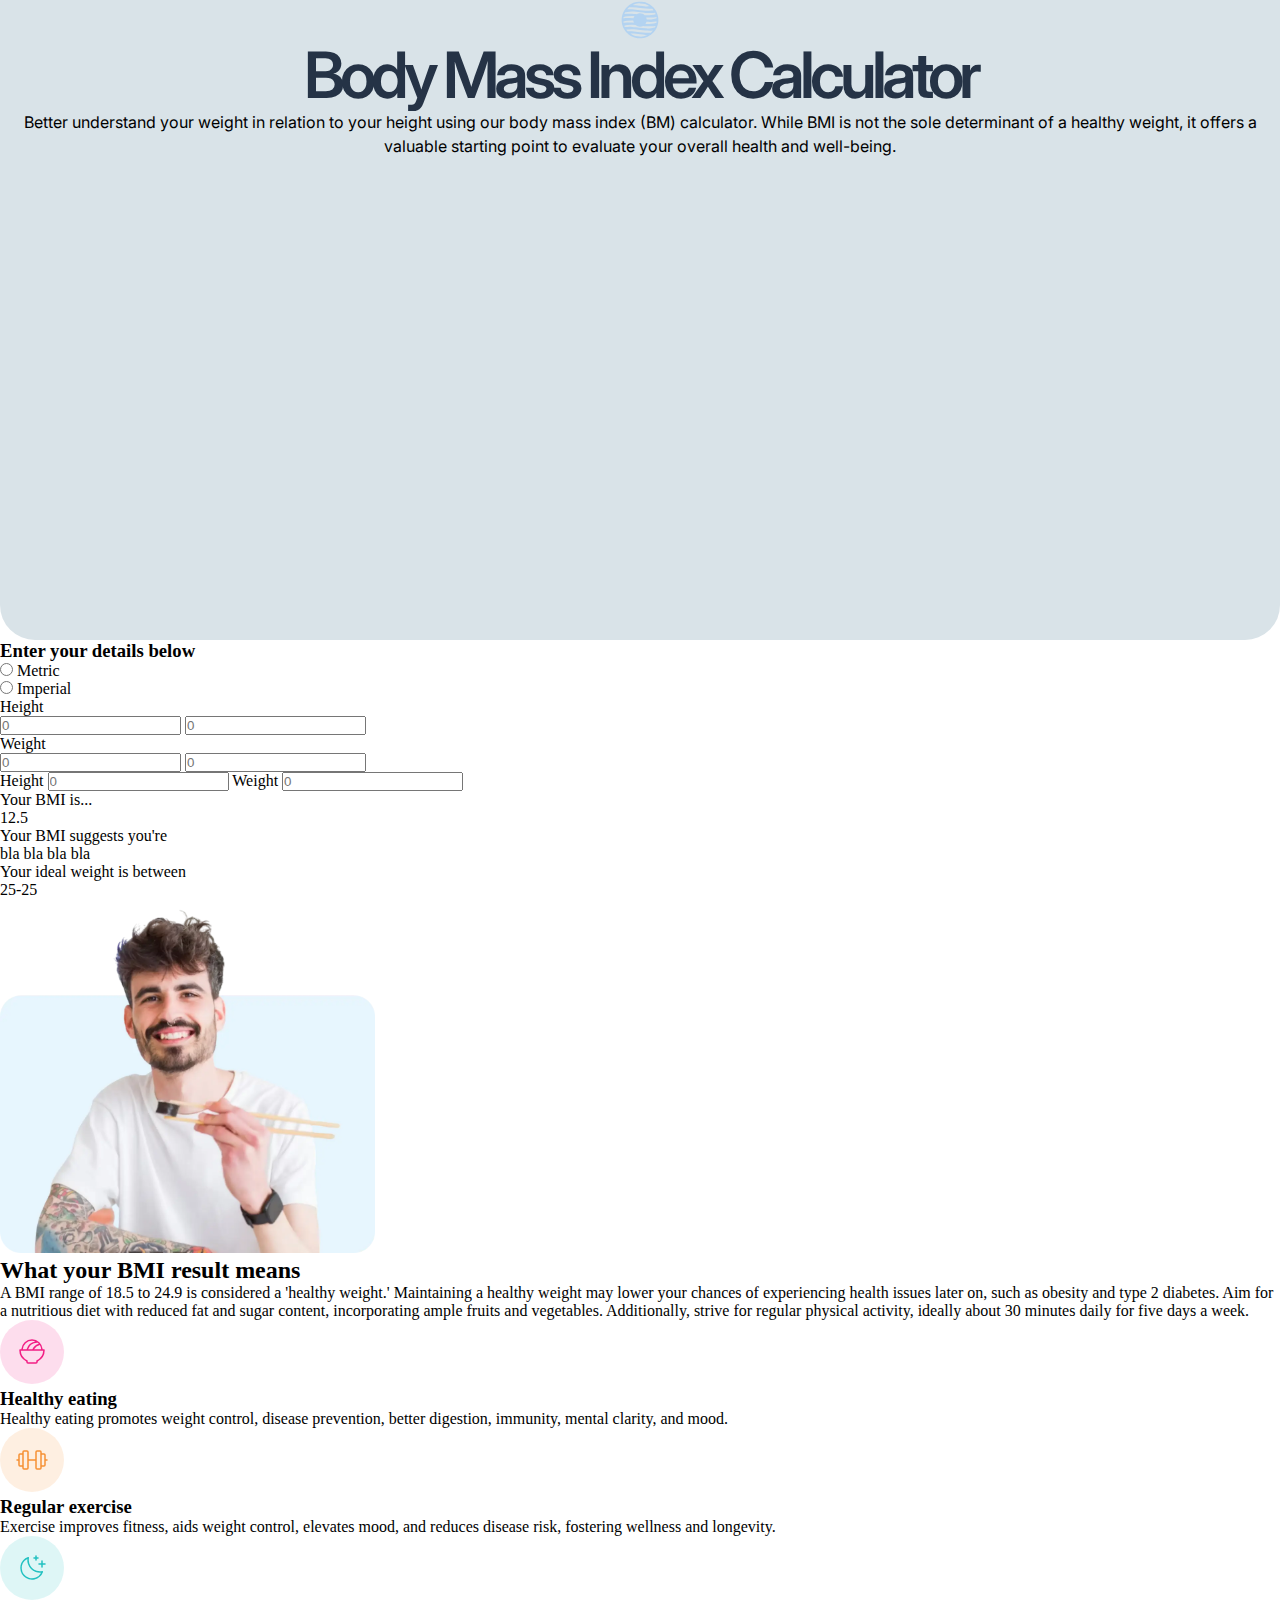
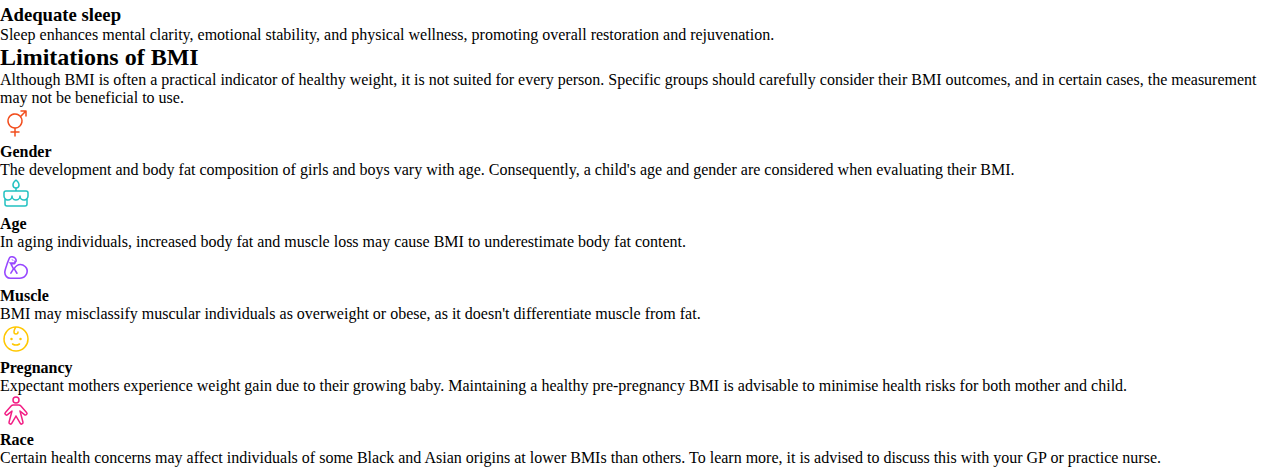
==== commit 8122510c: "div structure completed" ====
--- a/pages/index.html
+++ b/pages/index.html
@@ -5,8 +5,7 @@
     <meta name="viewport" content="width=device-width, initial-scale=1.0" />
 
     <!-- <link rel="stylesheet" type="text/css" href="styles.css"> -->
-    <link rel="stylesheet" type="text/css" href="general.css">
-
+    <link rel="stylesheet" type="text/css" href="general.css" />
 
     <link rel="preconnect" href="https://fonts.googleapis.com" />
     <link rel="preconnect" href="https://fonts.gstatic.com" crossorigin />
@@ -27,7 +26,7 @@
   <body>
     <div class="heading__main">
       <svg
-      class="heading__svg"
+        class="heading__svg"
         xmlns="http://www.w3.org/2000/svg"
         width="64"
         height="64"
@@ -50,55 +49,116 @@
     </div>
 
     <div class="calculator">
-      <h3>Enter your details below</h3>
+      <h3 class="calculator__title">Enter your details below</h3>
+
       <div class="calc_input">
         <div class="input--checkbox">
-          <div>
-            <input type="checkbox" id="metricCheck" />
+          <div class="checkbox--container">
+            <input
+              class="custom-checkbox"
+              type="radio"
+              id="metricCheck"
+              name="radio-selector"
+            />
             <label for="metricCheck">Metric</label>
           </div>
-          <div>
-            <input type="checkbox" id="imperialCheck" />
+          <div class="checkbox--container">
+            <input
+              class="custom-checkbox"
+              type="radio"
+              id="imperialCheck"
+              name="radio-selector"
+            />
             <label for="imperialCheck">Imperial</label>
           </div>
         </div>
 
-        <div class="input--measurement">
-          <label for="input-height">Height</label>
-          <input type="number" id="input-height" name=""/>ft
-          <input type="number" id="input-height" name=""/>in
-
-          <label for="input-weight">Weight</label>
-          <input type="number" id="input-weight" />st
-          <input type="number" id="input-weight" />lbs
-
+        <div class="input--measurement--imperial">
+          <label class="label" for="input-height">Height</label>
+          <div class="imperial-input-unit">
+            <input
+              class="input--imperial"
+              type="number"
+              id="input-height"
+              name=""
+              placeholder="0"
+            />
+            <input
+              class="input--imperial"
+              type="number"
+              id="input-height"
+              name=""
+              placeholder="0"
+            />
+          </div>
+
+          <label class="label" for="input-weight">Weight</label>
+          <div class="imperial-input-unit">
+            <input
+              class="input--imperial"
+              type="number"
+              id="input-weight"
+              name=""
+              placeholder="0"
+            />
+            <input
+              class="input--imperial"
+              type="number"
+              id="input-weight"
+              name=""
+              placeholder="0"
+            />
+          </div>
+        </div>
+
+        <div class="input--measurement--metric">
+          <label class="label" for="input-height">Height</label>
+          <input
+            class="input--metric"
+            type="number"
+            id="input-height"
+            name=""
+            placeholder="0"
+          />
+
+          <label class="label" for="input-weight">Weight</label>
+          <input
+            class="input--metric"
+            type="number"
+            id="input-weight"
+            name=""
+            placeholder="0"
+          />
         </div>
       </div>
 
       <div class="calc__results">
-
         <div>
-          <p>Your BMI is...</p>
-        <!-- add score -->
+          <p class="calc__results--text">Your BMI is...</p>
+          <div class="calc__results--number">12.5</div>
         </div>
         <div>
-          <p>Your BMI suggests you're</p>
-          <!-- add classification -->
-          <p>Your ideal weight is between</p>
-          <!-- add range -->.
-        </div>
-
+          <p class="calc__results--conclusion1">Your BMI suggests you're</p>
+          <div class="conclusion">bla bla bla bla</div>
+          <p class="calc__results--conclusion2">Your ideal weight is between</p>
+          <div class="ideal-weight">25-25</div>
+        </div>
+      </div>
     </div>
 
     <div class="heading__sub1">
       <div>
-        <img class="img__main" src="assets/images/image-man-eating.webp" alt="image-man-eating"/>
-      </div>
-
-      <div>
-        <h2>What your BMI result means</h2>
-
-        <p>
+        <img
+          class="sub1--img"
+          src="/bmi-calculator/assets/images/image-man-eating.webp"
+          alt="image-man-eating"
+        />
+      </div>
+
+      <div class="sub1--BMIresult">
+        <h2 class="sub1--title">What your BMI result means</h2>
+
+        <p class="sub1--text">
           A BMI range of 18.5 to 24.9 is considered a 'healthy weight.'
           Maintaining a healthy weight may lower your chances of experiencing
           health issues later on, such as obesity and type 2 diabetes. Aim for a
@@ -112,6 +172,7 @@
     <div class="section__BMI-influencers">
       <div class="influencers">
         <svg
+          class="influencers--svg"
           xmlns="http://www.w3.org/2000/svg"
           width="64"
           height="64"
@@ -124,17 +185,18 @@
             d="M44 29.25h-1.279a10.75 10.75 0 0 0-21.442 0H20a.75.75 0 0 0-.75.75 12.794 12.794 0 0 0 7 11.383V42A1.75 1.75 0 0 0 28 43.75h8A1.75 1.75 0 0 0 37.75 42v-.617a12.793 12.793 0 0 0 7-11.383.75.75 0 0 0-.75-.75Zm-6.22-6.464c.363.29.703.608 1.019.95a10.737 10.737 0 0 0-6.444 5.514h-4.187A9.28 9.28 0 0 1 37 22.75c.26 0 .521.014.78.036Zm2.008 2.231a9.186 9.186 0 0 1 1.43 4.233H34.06a9.237 9.237 0 0 1 5.727-4.233ZM32 20.75a9.21 9.21 0 0 1 3.35.625 10.79 10.79 0 0 0-8.742 7.875h-3.826A9.261 9.261 0 0 1 32 20.75Zm4.688 19.48a.75.75 0 0 0-.438.683V42a.25.25 0 0 1-.25.25h-8a.25.25 0 0 1-.25-.25v-1.087a.75.75 0 0 0-.438-.683 11.294 11.294 0 0 1-6.537-9.48h22.45a11.294 11.294 0 0 1-6.538 9.48Z"
           />
         </svg>
-        <div>
-        <h3>Healthy eating</h3>
-        <p>
-          Healthy eating promotes weight control, disease prevention, better
-          digestion, immunity, mental clarity, and mood.
-        </p>
-          </div>
+        <div class="influencers--content">
+          <h3 class="influencers--title">Healthy eating</h3>
+          <p class="influencers--text">
+            Healthy eating promotes weight control, disease prevention, better
+            digestion, immunity, mental clarity, and mood.
+          </p>
+        </div>
       </div>
 
       <div class="influencers">
         <svg
+          class="influencers--svg"
           xmlns="http://www.w3.org/2000/svg"
           width="64"
           height="64"
@@ -147,17 +209,18 @@
             d="M47 31.25h-1.25V27A1.75 1.75 0 0 0 44 25.25h-2.25V24A1.75 1.75 0 0 0 40 22.25h-3A1.75 1.75 0 0 0 35.25 24v7.25h-6.5V24A1.75 1.75 0 0 0 27 22.25h-3A1.75 1.75 0 0 0 22.25 24v1.25H20A1.75 1.75 0 0 0 18.25 27v4.25H17a.75.75 0 1 0 0 1.5h1.25V37A1.75 1.75 0 0 0 20 38.75h2.25V40A1.75 1.75 0 0 0 24 41.75h3A1.75 1.75 0 0 0 28.75 40v-7.25h6.5V40A1.75 1.75 0 0 0 37 41.75h3A1.75 1.75 0 0 0 41.75 40v-1.25H44A1.75 1.75 0 0 0 45.75 37v-4.25H47a.75.75 0 1 0 0-1.5Zm-27 6a.25.25 0 0 1-.25-.25V27a.25.25 0 0 1 .25-.25h2.25v10.5H20ZM27.25 40a.25.25 0 0 1-.25.25h-3a.25.25 0 0 1-.25-.25V24a.25.25 0 0 1 .25-.25h3a.25.25 0 0 1 .25.25v16Zm13 0a.25.25 0 0 1-.25.25h-3a.25.25 0 0 1-.25-.25V24a.25.25 0 0 1 .25-.25h3a.25.25 0 0 1 .25.25v16Zm4-3a.25.25 0 0 1-.25.25h-2.25v-10.5H44a.25.25 0 0 1 .25.25v10Z"
           />
         </svg>
-        <div>
-        <h3>Regular exercise</h3>
-        <p>
-          Exercise improves fitness, aids weight control, elevates mood, and
-          reduces disease risk, fostering wellness and longevity.
-        </p>
+        <div class="influencers--content">
+          <h3 class="influencers--title">Regular exercise</h3>
+          <p class="influencers--text">
+            Exercise improves fitness, aids weight control, elevates mood, and
+            reduces disease risk, fostering wellness and longevity.
+          </p>
         </div>
       </div>
 
       <div class="influencers">
         <svg
+          class="influencers--svg"
           xmlns="http://www.w3.org/2000/svg"
           width="64"
           height="64"
@@ -170,144 +233,151 @@
             d="M45.75 28a.75.75 0 0 1-.75.75h-2.25V31a.75.75 0 0 1-1.5 0v-2.25H39a.75.75 0 1 1 0-1.5h2.25V25a.75.75 0 1 1 1.5 0v2.25H45a.75.75 0 0 1 .75.75ZM34 22.75h1.25V24a.75.75 0 1 0 1.5 0v-1.25H38a.75.75 0 0 0 0-1.5h-1.25V20a.75.75 0 0 0-1.5 0v1.25H34a.75.75 0 1 0 0 1.5Zm8.906 12.535a.75.75 0 0 1 .134.75A11.751 11.751 0 1 1 27.97 20.96a.75.75 0 0 1 .992.849 11.262 11.262 0 0 0 13.23 13.229.75.75 0 0 1 .714.247Zm-1.796 1.418A12.765 12.765 0 0 1 27.297 22.89a10.248 10.248 0 0 0 1.526 18.849 10.25 10.25 0 0 0 12.287-5.036Z"
           />
         </svg>
-        <div>
-        <h3>Adequate sleep</h3>
-        <p>
-          Sleep enhances mental clarity, emotional stability, and physical
-          wellness, promoting overall restoration and rejuvenation.
+        <div class="influencers--content">
+          <h3 class="influencers--title">Adequate sleep</h3>
+          <p class="influencers--text">
+            Sleep enhances mental clarity, emotional stability, and physical
+            wellness, promoting overall restoration and rejuvenation.
+          </p>
+        </div>
+      </div>
+    </div>
+
+    <div class="heading__sub2">
+      <div class="sub2__BMI-limitations">
+        <h2 class="sub2--title">Limitations of BMI</h2>
+
+        <p class="sub2--text">
+          Although BMI is often a practical indicator of healthy weight, it is
+          not suited for every person. Specific groups should carefully consider
+          their BMI outcomes, and in certain cases, the measurement may not be
+          beneficial to use.
         </p>
-        </div>
-      </div>
-    </div>
-
-    <div class="heading__sub2">
+      </div>
+
       <div class="section__BMI-limitations">
-      <h2>Limitations of BMI</h2>
-
-      <p>
-        Although BMI is often a practical indicator of healthy weight, it is not
-        suited for every person. Specific groups should carefully consider their
-        BMI outcomes, and in certain cases, the measurement may not be
-        beneficial to use.
-      </p>
-    </div>
-
-      <div class="limitations">
-        <div>
-          <svg
-            xmlns="http://www.w3.org/2000/svg"
-            width="32"
-            height="32"
-            fill="none"
-            viewBox="0 0 32 32"
-          >
-            <path
-              fill="#F24E1E"
-              d="M26 3.25h-5a.75.75 0 1 0 0 1.5h3.19l-3.75 3.742a7.75 7.75 0 1 0-6.19 13.22v2.538H11a.75.75 0 1 0 0 1.5h3.25V29a.75.75 0 1 0 1.5 0v-3.25H19a.75.75 0 1 0 0-1.5h-3.25v-2.538A7.75 7.75 0 0 0 21.41 9.65l3.84-3.84V9a.75.75 0 1 0 1.5 0V4a.75.75 0 0 0-.75-.75Zm-11 17A6.25 6.25 0 1 1 21.25 14 6.257 6.257 0 0 1 15 20.25Z"
-            />
-          </svg>
-          <h4>Gender</h4>
-        </div>
-
-        <p>
-          The development and body fat composition of girls and boys vary with
-          age. Consequently, a child's age and gender are considered when
-          evaluating their BMI.
-        </p>
-      </div>
-
-      <div class="limitations">
-        <div>
-          <svg
-            xmlns="http://www.w3.org/2000/svg"
-            width="32"
-            height="32"
-            fill="none"
-            viewBox="0 0 32 32"
-          >
-            <path
-              fill="#22C1C1"
-              d="M28.75 14A2.75 2.75 0 0 0 26 11.25h-9.25V9.675a3.756 3.756 0 0 0 3-3.675c0-3.362-3.198-5.534-3.334-5.625a.75.75 0 0 0-.832 0C15.448.466 12.25 2.638 12.25 6a3.756 3.756 0 0 0 3 3.675v1.575H6A2.75 2.75 0 0 0 3.25 14v2.916c0 1.066.352 2.1 1 2.947V25A2.75 2.75 0 0 0 7 27.75h18A2.75 2.75 0 0 0 27.75 25v-5.137a4.85 4.85 0 0 0 1-2.947V14Zm-15-8c0-1.925 1.5-3.426 2.25-4.055.75.625 2.25 2.125 2.25 4.055a2.25 2.25 0 0 1-4.5 0Zm-9 8A1.25 1.25 0 0 1 6 12.75h20A1.25 1.25 0 0 1 27.25 14v2.916c0 1.79-1.416 3.285-3.157 3.333A3.25 3.25 0 0 1 20.75 17a.75.75 0 1 0-1.5 0 3.25 3.25 0 1 1-6.5 0 .75.75 0 1 0-1.5 0 3.251 3.251 0 0 1-3.343 3.25c-1.74-.049-3.157-1.544-3.157-3.334V14ZM25 26.25H7A1.25 1.25 0 0 1 5.75 25v-3.836a4.6 4.6 0 0 0 2.117.586 4.726 4.726 0 0 0 3.446-1.345c.26-.254.49-.537.687-.843a4.75 4.75 0 0 0 8 0c.198.306.43.589.69.843A4.716 4.716 0 0 0 24 21.75h.134a4.6 4.6 0 0 0 2.116-.586V25A1.25 1.25 0 0 1 25 26.25Z"
-            />
-          </svg>
-          <h4>Age</h4>
-        </div>
-
-        <p>
-          In aging individuals, increased body fat and muscle loss may cause BMI
-          to underestimate body fat content.
-        </p>
-      </div>
-
-      <div class="limitations">
-        <div>
-          <svg
-            xmlns="http://www.w3.org/2000/svg"
-            width="32"
-            height="32"
-            fill="none"
-            viewBox="0 0 32 32"
-          >
-            <path
-              fill="#9747FF"
-              d="M10.44 28h9.154C25.368 28 28 23.732 28 19.77a6.877 6.877 0 0 0-.68-2.677 6.836 6.836 0 0 0-1.678-2.188 7.96 7.96 0 0 0-5.336-2.216 7.924 7.924 0 0 0-3.752 1.188 7.99 7.99 0 0 0-2.73 2.852 932.84 932.84 0 0 1-1.615-3.254h1.697c.503-.031.98-.232 1.355-.57.376-.338.628-.793.715-1.292a2.707 2.707 0 0 0 .963-2.174c0-2.955-3.284-4.438-5.11-4.438-2.493-.059-3.216 1.763-3.863 3.393l-.028.073C7.534 9.509 4 18.748 4 21.554a6.558 6.558 0 0 0 1.844 4.588 6.25 6.25 0 0 0 4.596 1.856V28ZM9.43 9.06c.7-1.763 1.089-2.444 2.33-2.444h.055c1.195 0 3.52.996 3.52 2.824.021.184-.007.37-.082.539a1.5 1.5 0 0 0-.366-.35.76.76 0 0 0-.41-.139h-.426c-.415-.527-1.691-1.462-2.684-1.286l1.04 1.33h1.485l.215.516c.266.637.174.955.088 1.093a.447.447 0 0 1-.334.21H8.826l.495.65c.217.284.506.506.789.675.002.121.03.24.084.35l.222.447v.002c.47.948 1.56 3.144 2.145 4.316-.02.029-.04.059-.058.089l-2.32 3.793a.812.812 0 0 0 .264 1.11.797.797 0 0 0 1.103-.265l2.084-3.41a.999.999 0 0 0 .218.027c.082-.003.162-.016.24-.038l2.152 3.569a.803.803 0 0 0 1.101.271.806.806 0 0 0 .27-1.108l-2.376-3.94a1.659 1.659 0 0 0-.113-.163 6.328 6.328 0 0 1 2.142-2.399 6.272 6.272 0 0 1 3.037-1.027 6.353 6.353 0 0 1 4.249 1.784 5.31 5.31 0 0 1 1.843 3.684c-.001 3.293-2.105 6.616-6.803 6.616H10.44a4.692 4.692 0 0 1-3.454-1.372 4.917 4.917 0 0 1-1.381-3.445c0-2.13 2.764-9.758 3.826-12.509Z"
-            />
-          </svg>
-          <h4>Muscle</h4>
-        </div>
-
-        <p>
-          BMI may misclassify muscular individuals as overweight or obese, as it
-          doesn't differentiate muscle from fat.
-        </p>
-      </div>
-
-      <div class="limitations">
-        <div>
-          <svg
-            xmlns="http://www.w3.org/2000/svg"
-            width="32"
-            height="32"
-            fill="none"
-            viewBox="0 0 32 32"
-          >
-            <path
-              fill="#FFC700"
-              d="M11.5 17.25a1.25 1.25 0 1 1 0-2.5 1.25 1.25 0 0 1 0 2.5Zm9-2.5a1.25 1.25 0 1 0 0 2.5 1.25 1.25 0 0 0 0-2.5Zm-1.4 5.615a5.875 5.875 0 0 1-6.2 0 .75.75 0 0 0-.8 1.27 7.375 7.375 0 0 0 7.8 0 .751.751 0 0 0-.8-1.27ZM28.75 16A12.75 12.75 0 1 1 16 3.25 12.765 12.765 0 0 1 28.75 16Zm-1.5 0A11.263 11.263 0 0 0 16.366 4.756C14.787 6.904 14.75 8.981 14.75 9a1.25 1.25 0 0 0 2.5 0 .75.75 0 1 1 1.5 0 2.75 2.75 0 1 1-5.5 0c0-.094.019-1.978 1.268-4.152A11.25 11.25 0 1 0 27.25 16Z"
-            />
-          </svg>
-          <h4>Pregnancy</h4>
-        </div>
-
-        <p>
-          Expectant mothers experience weight gain due to their growing baby.
-          Maintaining a healthy pre-pregnancy BMI is advisable to minimise
-          health risks for both mother and child.
-        </p>
-      </div>
-
-      <div class="limitations">
-        <div>
-          <svg
-            xmlns="http://www.w3.org/2000/svg"
-            width="32"
-            height="32"
-            fill="none"
-            viewBox="0 0 32 32"
-          >
-            <path
-              fill="#F21E84"
-              d="M16 8.75a3.75 3.75 0 1 0 0-7.5 3.75 3.75 0 0 0 0 7.5Zm0-6a2.25 2.25 0 1 1 0 4.5 2.25 2.25 0 0 1 0-4.5Zm11.11 14.177-5.651-6.407a3.75 3.75 0 0 0-2.813-1.27h-5.292a3.75 3.75 0 0 0-2.813 1.269L4.89 16.927a2.25 2.25 0 0 0 3.168 3.198l2.638-2.116-2.266 8.606a2.25 2.25 0 0 0 4.094 1.868L16 22.5l3.476 5.989a2.25 2.25 0 0 0 4.094-1.868l-2.266-8.608 2.639 2.112a2.25 2.25 0 0 0 3.167-3.195v-.003Zm-1.079 2.103a.75.75 0 0 1-1.061 0 .523.523 0 0 0-.061-.055l-4.439-3.56a.75.75 0 0 0-1.195.775l2.859 10.866a.966.966 0 0 0 .046.125.75.75 0 1 1-1.36.634.542.542 0 0 0-.031-.06l-4.14-7.13a.75.75 0 0 0-1.298 0l-4.14 7.131a.534.534 0 0 0-.031.06.75.75 0 0 1-1.36-.633.954.954 0 0 0 .046-.125l2.859-10.867a.75.75 0 0 0-.316-.816.759.759 0 0 0-.409-.125.75.75 0 0 0-.47.165l-4.439 3.56a.523.523 0 0 0-.061.055.75.75 0 0 1-1.061-1.061L6 17.935l5.665-6.424a2.25 2.25 0 0 1 1.688-.761h5.292a2.25 2.25 0 0 1 1.688.761L26 17.935l.032.034a.748.748 0 0 1 0 1.061Z"
-            />
-          </svg>
-          <h4>Race</h4>
-        </div>
-
-        <p>
-          Certain health concerns may affect individuals of some Black and Asian
-          origins at lower BMIs than others. To learn more, it is advised to
-          discuss this with your GP or practice nurse.
-        </p>
+        <div class="limitations">
+          <div class="limitations--content">
+            <svg
+              class="limitations--svg"
+              xmlns="http://www.w3.org/2000/svg"
+              width="32"
+              height="32"
+              fill="none"
+              viewBox="0 0 32 32"
+            >
+              <path
+                fill="#F24E1E"
+                d="M26 3.25h-5a.75.75 0 1 0 0 1.5h3.19l-3.75 3.742a7.75 7.75 0 1 0-6.19 13.22v2.538H11a.75.75 0 1 0 0 1.5h3.25V29a.75.75 0 1 0 1.5 0v-3.25H19a.75.75 0 1 0 0-1.5h-3.25v-2.538A7.75 7.75 0 0 0 21.41 9.65l3.84-3.84V9a.75.75 0 1 0 1.5 0V4a.75.75 0 0 0-.75-.75Zm-11 17A6.25 6.25 0 1 1 21.25 14 6.257 6.257 0 0 1 15 20.25Z"
+              />
+            </svg>
+            <h4 class="limitations--title">Gender</h4>
+          </div>
+
+          <p class="limitations--text">
+            The development and body fat composition of girls and boys vary with
+            age. Consequently, a child's age and gender are considered when
+            evaluating their BMI.
+          </p>
+        </div>
+
+        <div class="limitations">
+          <div class="limitations--content">
+            <svg
+              class="limitations--svg"
+              xmlns="http://www.w3.org/2000/svg"
+              width="32"
+              height="32"
+              fill="none"
+              viewBox="0 0 32 32"
+            >
+              <path
+                fill="#22C1C1"
+                d="M28.75 14A2.75 2.75 0 0 0 26 11.25h-9.25V9.675a3.756 3.756 0 0 0 3-3.675c0-3.362-3.198-5.534-3.334-5.625a.75.75 0 0 0-.832 0C15.448.466 12.25 2.638 12.25 6a3.756 3.756 0 0 0 3 3.675v1.575H6A2.75 2.75 0 0 0 3.25 14v2.916c0 1.066.352 2.1 1 2.947V25A2.75 2.75 0 0 0 7 27.75h18A2.75 2.75 0 0 0 27.75 25v-5.137a4.85 4.85 0 0 0 1-2.947V14Zm-15-8c0-1.925 1.5-3.426 2.25-4.055.75.625 2.25 2.125 2.25 4.055a2.25 2.25 0 0 1-4.5 0Zm-9 8A1.25 1.25 0 0 1 6 12.75h20A1.25 1.25 0 0 1 27.25 14v2.916c0 1.79-1.416 3.285-3.157 3.333A3.25 3.25 0 0 1 20.75 17a.75.75 0 1 0-1.5 0 3.25 3.25 0 1 1-6.5 0 .75.75 0 1 0-1.5 0 3.251 3.251 0 0 1-3.343 3.25c-1.74-.049-3.157-1.544-3.157-3.334V14ZM25 26.25H7A1.25 1.25 0 0 1 5.75 25v-3.836a4.6 4.6 0 0 0 2.117.586 4.726 4.726 0 0 0 3.446-1.345c.26-.254.49-.537.687-.843a4.75 4.75 0 0 0 8 0c.198.306.43.589.69.843A4.716 4.716 0 0 0 24 21.75h.134a4.6 4.6 0 0 0 2.116-.586V25A1.25 1.25 0 0 1 25 26.25Z"
+              />
+            </svg>
+            <h4 class="limitations--title">Age</h4>
+          </div>
+
+          <p class="limitations--text">
+            In aging individuals, increased body fat and muscle loss may cause
+            BMI to underestimate body fat content.
+          </p>
+        </div>
+
+        <div class="limitations">
+          <div class="limitations--content">
+            <svg
+              class="limitations--svg"
+              xmlns="http://www.w3.org/2000/svg"
+              width="32"
+              height="32"
+              fill="none"
+              viewBox="0 0 32 32"
+            >
+              <path
+                fill="#9747FF"
+                d="M10.44 28h9.154C25.368 28 28 23.732 28 19.77a6.877 6.877 0 0 0-.68-2.677 6.836 6.836 0 0 0-1.678-2.188 7.96 7.96 0 0 0-5.336-2.216 7.924 7.924 0 0 0-3.752 1.188 7.99 7.99 0 0 0-2.73 2.852 932.84 932.84 0 0 1-1.615-3.254h1.697c.503-.031.98-.232 1.355-.57.376-.338.628-.793.715-1.292a2.707 2.707 0 0 0 .963-2.174c0-2.955-3.284-4.438-5.11-4.438-2.493-.059-3.216 1.763-3.863 3.393l-.028.073C7.534 9.509 4 18.748 4 21.554a6.558 6.558 0 0 0 1.844 4.588 6.25 6.25 0 0 0 4.596 1.856V28ZM9.43 9.06c.7-1.763 1.089-2.444 2.33-2.444h.055c1.195 0 3.52.996 3.52 2.824.021.184-.007.37-.082.539a1.5 1.5 0 0 0-.366-.35.76.76 0 0 0-.41-.139h-.426c-.415-.527-1.691-1.462-2.684-1.286l1.04 1.33h1.485l.215.516c.266.637.174.955.088 1.093a.447.447 0 0 1-.334.21H8.826l.495.65c.217.284.506.506.789.675.002.121.03.24.084.35l.222.447v.002c.47.948 1.56 3.144 2.145 4.316-.02.029-.04.059-.058.089l-2.32 3.793a.812.812 0 0 0 .264 1.11.797.797 0 0 0 1.103-.265l2.084-3.41a.999.999 0 0 0 .218.027c.082-.003.162-.016.24-.038l2.152 3.569a.803.803 0 0 0 1.101.271.806.806 0 0 0 .27-1.108l-2.376-3.94a1.659 1.659 0 0 0-.113-.163 6.328 6.328 0 0 1 2.142-2.399 6.272 6.272 0 0 1 3.037-1.027 6.353 6.353 0 0 1 4.249 1.784 5.31 5.31 0 0 1 1.843 3.684c-.001 3.293-2.105 6.616-6.803 6.616H10.44a4.692 4.692 0 0 1-3.454-1.372 4.917 4.917 0 0 1-1.381-3.445c0-2.13 2.764-9.758 3.826-12.509Z"
+              />
+            </svg>
+            <h4 class="limitations--title">Muscle</h4>
+          </div>
+
+          <p class="limitations--text">
+            BMI may misclassify muscular individuals as overweight or obese, as
+            it doesn't differentiate muscle from fat.
+          </p>
+        </div>
+
+        <div class="limitations">
+          <div class="limitations--content">
+            <svg
+              class="limitations--svg"
+              xmlns="http://www.w3.org/2000/svg"
+              width="32"
+              height="32"
+              fill="none"
+              viewBox="0 0 32 32"
+            >
+              <path
+                fill="#FFC700"
+                d="M11.5 17.25a1.25 1.25 0 1 1 0-2.5 1.25 1.25 0 0 1 0 2.5Zm9-2.5a1.25 1.25 0 1 0 0 2.5 1.25 1.25 0 0 0 0-2.5Zm-1.4 5.615a5.875 5.875 0 0 1-6.2 0 .75.75 0 0 0-.8 1.27 7.375 7.375 0 0 0 7.8 0 .751.751 0 0 0-.8-1.27ZM28.75 16A12.75 12.75 0 1 1 16 3.25 12.765 12.765 0 0 1 28.75 16Zm-1.5 0A11.263 11.263 0 0 0 16.366 4.756C14.787 6.904 14.75 8.981 14.75 9a1.25 1.25 0 0 0 2.5 0 .75.75 0 1 1 1.5 0 2.75 2.75 0 1 1-5.5 0c0-.094.019-1.978 1.268-4.152A11.25 11.25 0 1 0 27.25 16Z"
+              />
+            </svg>
+            <h4 class="limitations--title">Pregnancy</h4>
+          </div>
+
+          <p class="limitations--text">
+            Expectant mothers experience weight gain due to their growing baby.
+            Maintaining a healthy pre-pregnancy BMI is advisable to minimise
+            health risks for both mother and child.
+          </p>
+        </div>
+
+        <div class="limitations">
+          <div class="limitations--content">
+            <svg
+              class="limitations--svg"
+              xmlns="http://www.w3.org/2000/svg"
+              width="32"
+              height="32"
+              fill="none"
+              viewBox="0 0 32 32"
+            >
+              <path
+                fill="#F21E84"
+                d="M16 8.75a3.75 3.75 0 1 0 0-7.5 3.75 3.75 0 0 0 0 7.5Zm0-6a2.25 2.25 0 1 1 0 4.5 2.25 2.25 0 0 1 0-4.5Zm11.11 14.177-5.651-6.407a3.75 3.75 0 0 0-2.813-1.27h-5.292a3.75 3.75 0 0 0-2.813 1.269L4.89 16.927a2.25 2.25 0 0 0 3.168 3.198l2.638-2.116-2.266 8.606a2.25 2.25 0 0 0 4.094 1.868L16 22.5l3.476 5.989a2.25 2.25 0 0 0 4.094-1.868l-2.266-8.608 2.639 2.112a2.25 2.25 0 0 0 3.167-3.195v-.003Zm-1.079 2.103a.75.75 0 0 1-1.061 0 .523.523 0 0 0-.061-.055l-4.439-3.56a.75.75 0 0 0-1.195.775l2.859 10.866a.966.966 0 0 0 .046.125.75.75 0 1 1-1.36.634.542.542 0 0 0-.031-.06l-4.14-7.13a.75.75 0 0 0-1.298 0l-4.14 7.131a.534.534 0 0 0-.031.06.75.75 0 0 1-1.36-.633.954.954 0 0 0 .046-.125l2.859-10.867a.75.75 0 0 0-.316-.816.759.759 0 0 0-.409-.125.75.75 0 0 0-.47.165l-4.439 3.56a.523.523 0 0 0-.061.055.75.75 0 0 1-1.061-1.061L6 17.935l5.665-6.424a2.25 2.25 0 0 1 1.688-.761h5.292a2.25 2.25 0 0 1 1.688.761L26 17.935l.032.034a.748.748 0 0 1 0 1.061Z"
+              />
+            </svg>
+            <h4 class="limitations--title">Race</h4>
+          </div>
+
+          <p class="limitations--text">
+            Certain health concerns may affect individuals of some Black and
+            Asian origins at lower BMIs than others. To learn more, it is
+            advised to discuss this with your GP or practice nurse.
+          </p>
+        </div>
       </div>
     </div>
   </body>
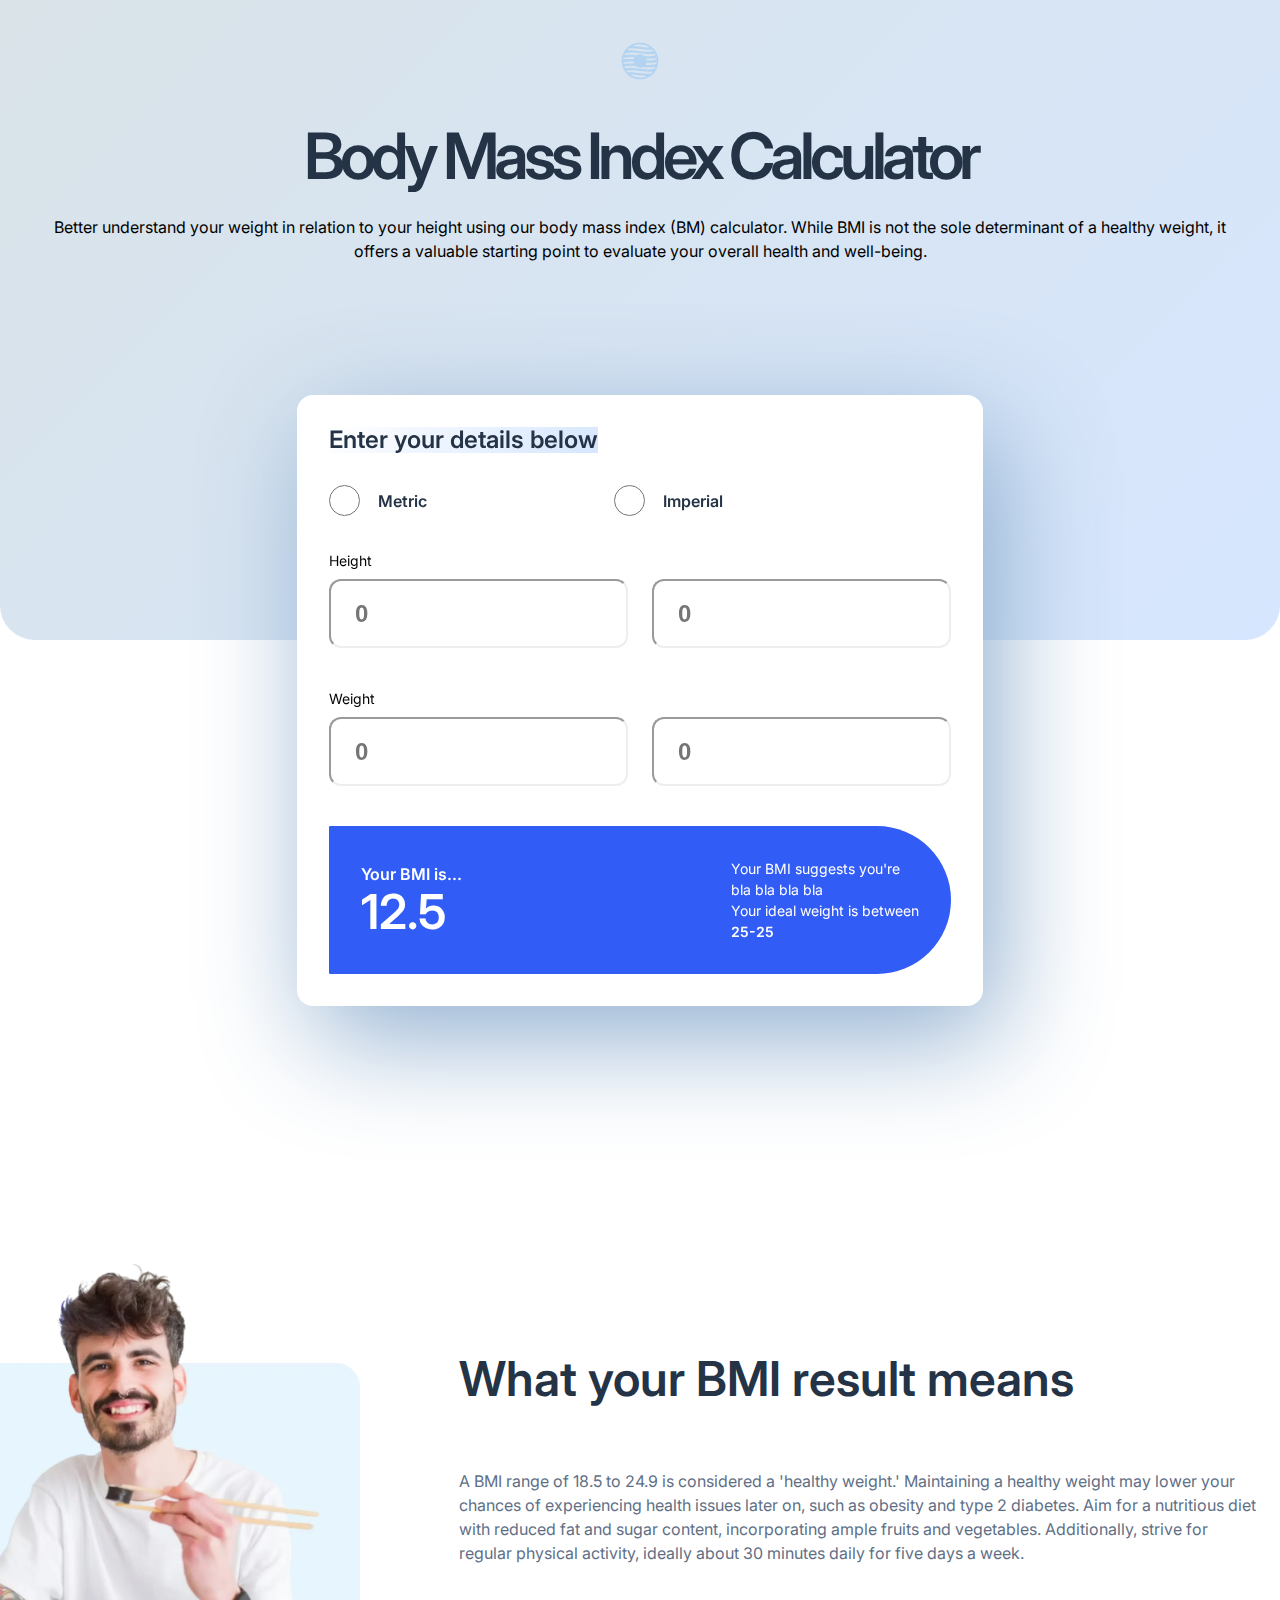
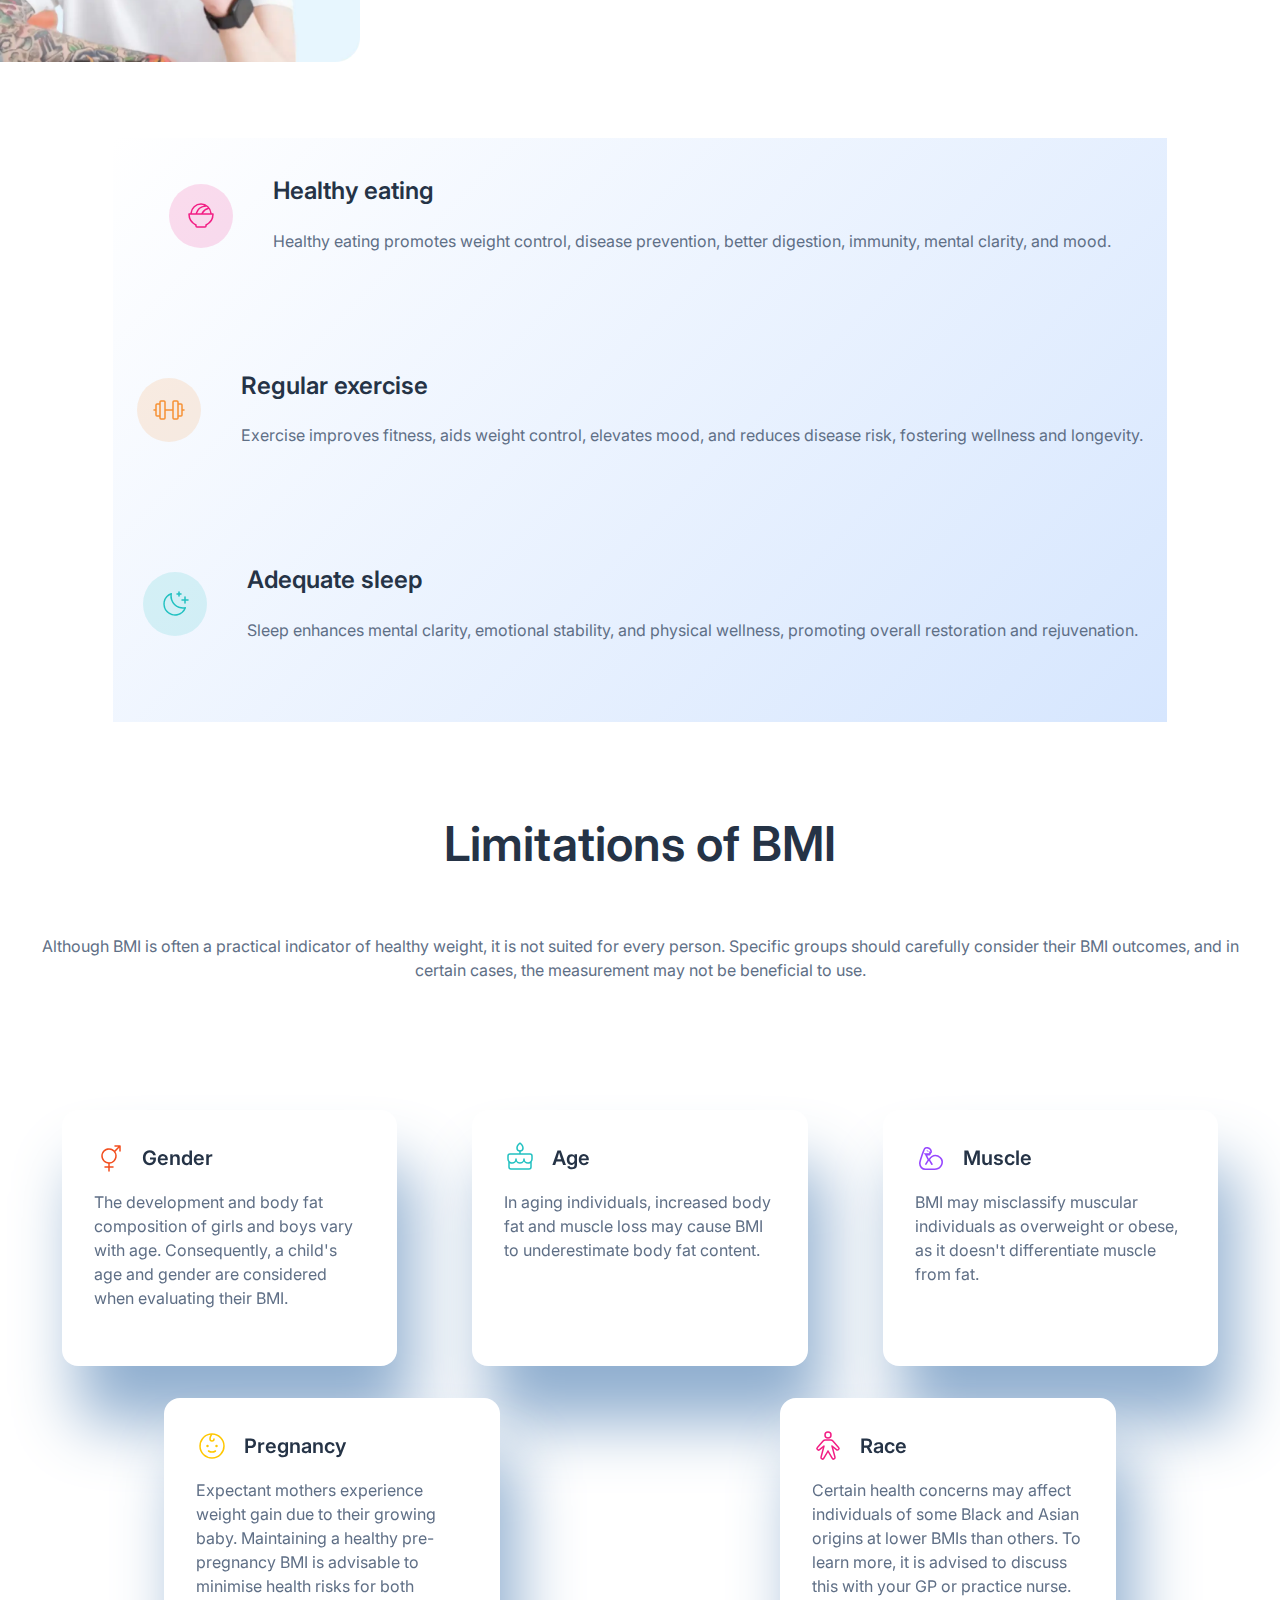
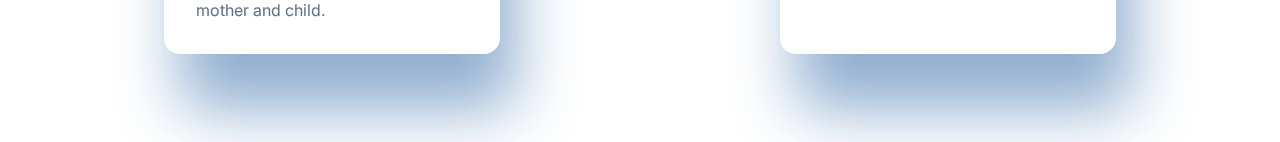
==== commit d71f4afd: "html structure changed and extended" ====
--- a/pages/index.html
+++ b/pages/index.html
@@ -6,6 +6,9 @@
 
     <!-- <link rel="stylesheet" type="text/css" href="styles.css"> -->
     <link rel="stylesheet" type="text/css" href="general.css" />
+    <link rel="stylesheet" type="text/css" href="mobile.css" />
+    <link rel="stylesheet" type="text/css" href="tablet.css" />
+    <link rel="stylesheet" type="text/css" href="dektop.css" />
 
     <link rel="preconnect" href="https://fonts.googleapis.com" />
     <link rel="preconnect" href="https://fonts.gstatic.com" crossorigin />
@@ -24,124 +27,137 @@
     <title>BMI Calculator</title>
   </head>
   <body>
-    <div class="heading__main">
-      <svg
-        class="heading__svg"
-        xmlns="http://www.w3.org/2000/svg"
-        width="64"
-        height="64"
-        fill="none"
-        viewBox="0 0 64 64"
-      >
-        <path
-          fill="#B3D3F1"
-          d="M32 2.627c-.543 0-1.094.004-1.634.037a29.466 29.466 0 0 0-3.561.44c-.13.023-.257.049-.386.074-.11.021-.22.032-.33.055-.062.01-.123.024-.184.037-.06.013-.122.023-.184.036a29.34 29.34 0 0 0-1.909.478c-.061.017-.123.037-.184.055-.031.009-.06.027-.091.036-.091.028-.186.046-.276.074-.172.058-.341.126-.514.183-.363.121-.726.233-1.083.368-.044.013-.085.04-.129.055-.54.206-1.073.442-1.597.679-.533.24-1.063.482-1.579.753-.516.272-1.025.56-1.524.863-.023.014-.05.022-.074.036-.473.287-.939.587-1.395.9a29.441 29.441 0 0 0-2.185 1.67c-.267.223-.53.449-.79.68-.047.043-.098.085-.146.129-.277.251-.541.509-.808.77-.037.037-.073.075-.11.11-.365.362-.72.723-1.065 1.103-.209.229-.406.462-.606.697-.2.234-.395.476-.588.716-.389.484-.762.98-1.12 1.488-.229.326-.445.655-.66.99-.022.034-.053.06-.075.093l-.128.202c-.016.025-.039.047-.055.073-.052.084-.097.172-.147.257-.194.328-.384.659-.57.992-.044.081-.101.156-.146.238v.018c-.223.412-.439.826-.643 1.249-.202.42-.386.838-.569 1.267-.051.12-.097.246-.147.367-.11.269-.227.535-.33.808-.057.152-.11.306-.165.459-.044.122-.087.245-.129.367h-.018c-.055.163-.095.332-.147.496-.015.048-.022.099-.036.147-.01.031-.027.06-.037.092-.063.213-.122.427-.183.642v.018c-.01.026-.03.048-.037.074-.022.078-.033.16-.055.239-.068.25-.14.5-.202.752l-.055.22c-.023.098-.034.198-.055.294-.088.39-.168.782-.239 1.175-.01.056-.027.11-.037.166-.006.024-.014.049-.018.073-.057.324-.101.645-.147.973 0 .02-.016.036-.018.056-.017.124-.04.242-.055.367h.018a29.55 29.55 0 0 0-.129 1.248c-.006.043-.014.086-.018.129h-.018c-.02.255-.026.514-.036.771V30.516a29.63 29.63 0 0 0-.037 1.487v.018c0 .5.012.992.036 1.487v.018c.018.369.043.737.074 1.102.01.116.026.232.036.349v.073c.01.11.024.221.037.33.025.223.06.442.091.662.026.184.045.368.074.55l.018.11c.069.429.133.846.22 1.267.095.456.197.912.313 1.36.006.006.014.01.018.017v.019c.108.415.223.822.348 1.23.016.05.04.097.056.147.117.37.238.737.367 1.101.016.044.04.085.055.129.04.109.07.222.11.33.072.19.145.38.22.57.076.19.16.38.24.569.184.439.38.873.587 1.303.177.37.358.741.55 1.102.03.056.062.11.092.165v.018c.168.308.337.598.514.9.064.107.138.206.202.312.159.257.312.516.478.771l.11.165c.149.225.304.44.459.661.067.097.133.197.202.294.107.15.22.293.33.44.16.215.312.434.478.643l.055.074c.089.112.184.22.275.33.046.057.1.109.147.165.13.158.251.323.386.478.148.17.308.329.458.495.143.158.276.323.423.478.014.016.04.021.055.037.162.17.33.33.496.495.112.115.215.238.33.35.074.072.145.148.22.22.148.14.306.269.46.404.13.114.255.234.385.348.009.006.012.013.018.019.109.095.22.181.33.275.165.14.328.286.496.422.269.22.55.433.826.643.056.042.11.087.165.129.036.025.075.047.11.073.33.243.652.486.992.716.344.234.693.46 1.047.68.019.011.036.025.055.036l.091.055c.232.14.463.27.698.404.176.1.355.196.533.294.11.06.218.124.33.183.292.154.584.297.881.44.017.009.038.01.055.02.195.092.391.185.588.274.142.065.28.14.422.203.096.041.196.072.294.11.087.033.17.074.257.11.291.12.585.238.881.349l.202.073.055.018c.013.006.024.014.037.018.304.11.61.212.918.313.085.027.172.046.257.073l.239.073c.153.048.304.103.459.147.262.076.525.153.79.22.388.1.78.192 1.174.276l.166.037c.067.014.134.023.202.036.44.088.875.17 1.322.239.4.06.806.102 1.211.146.044.007.086.015.129.019.11.011.22.026.33.036l.22.018c.281.025.562.039.845.055.08.006.16.015.239.019a33.794 33.794 0 0 0 1.506.036 29.14 29.14 0 0 0 2.974-.147h.036a30.72 30.72 0 0 0 1.744-.239c.087-.014.171-.022.257-.036.111-.02.22-.035.33-.056.36-.066.728-.14 1.084-.22.074-.016.147-.038.22-.055.204-.047.405-.098.606-.147.043-.01.086-.026.129-.036.06-.016.123-.02.183-.037.117-.03.233-.059.349-.091l.312-.092c.174-.05.342-.113.514-.166.128-.039.259-.068.386-.11.012-.005.023-.014.037-.018.313-.103.628-.217.936-.33l.294-.11.33-.13c.39-.152.776-.326 1.157-.495.06-.026.124-.046.184-.073l.165-.074a29.152 29.152 0 0 0 4.517-2.588c.278-.194.554-.385.826-.588l.22-.165c.051-.04.095-.089.147-.129.29-.224.582-.445.863-.68a29.546 29.546 0 0 0 1.818-1.651l.091-.092.055-.055c.3-.3.594-.606.881-.919.03-.031.063-.06.092-.091a29.717 29.717 0 0 0 1.634-1.983 29.276 29.276 0 0 0 1.634-2.369c.035-.056.076-.11.11-.165.1-.163.198-.33.294-.496.133-.22.263-.436.386-.66.01-.02.026-.036.037-.056v-.018c.232-.428.45-.863.66-1.304.196-.407.393-.83.57-1.248v-.018c.023-.056.05-.11.074-.166.162-.388.315-.78.459-1.175.049-.133.082-.27.128-.404.09-.255.175-.512.257-.77.128-.401.257-.804.367-1.212.11-.405.202-.82.294-1.23.109-.481.21-.962.294-1.451v-.018c.069-.398.131-.791.184-1.194.012-.098.025-.195.036-.293.053-.448.095-.905.128-1.36.05-.691.09-1.387.092-2.092V32c0-1.86-.184-3.672-.514-5.435-.03-.159-.06-.32-.092-.478-.032-.16-.075-.318-.11-.477a29.243 29.243 0 0 0-1.708-5.306c-.062-.143-.136-.28-.202-.422-.093-.201-.18-.406-.275-.606-.018-.037-.038-.073-.055-.11v-.019a29.808 29.808 0 0 0-.587-1.138v-.018c-.197-.361-.414-.714-.625-1.065-.03-.05-.062-.098-.092-.147-.009-.004.01-.016 0-.018a29.57 29.57 0 0 0-.587-.918 29.368 29.368 0 0 0-1.616-2.222 29.615 29.615 0 0 0-1.725-1.946l-.055-.055-.037-.037c-.3-.31-.605-.604-.918-.9a29.581 29.581 0 0 0-2.901-2.423 29.204 29.204 0 0 0-2.02-1.359c-.009-.004-.01-.014-.018-.018a29.383 29.383 0 0 0-1.689-.936c-.43-.224-.862-.44-1.303-.643-.44-.202-.89-.389-1.34-.57-.013-.005-.025-.013-.038-.018a29.18 29.18 0 0 0-4.204-1.322l-.147-.036c-.176-.04-.355-.074-.533-.11a25.55 25.55 0 0 0-.77-.147 29.03 29.03 0 0 0-2.13-.312c-.477-.05-.968-.102-1.451-.13-.036 0-.074.003-.11 0h-.018a29.633 29.633 0 0 0-1.506-.036l.002.003Zm-1.946 2.717c.794.099 1.587.207 2.387.312 2.759.365 5.377.699 7.84.918a26.627 26.627 0 0 1 7.087 3.562c-2.03.134-4.192.186-6.481.092-3.055-.129-6.231-.482-9.4-.9-2.24-.295-4.354-.61-6.39-.863-1.605-.2-3.215-.359-4.829-.477a26.548 26.548 0 0 1 9.786-2.644Zm-10.538 6.188a75.78 75.78 0 0 1 6.352.367c2.168.209 4.356.496 6.573.79 3.137.414 6.1.8 8.85 1.01a81.603 81.603 0 0 0 10.318.128 26.888 26.888 0 0 1 2.093 2.588 52.214 52.214 0 0 1-3.488.515c-2.78.308-5.942.468-9.327.33-3.055-.129-6.231-.482-9.4-.9-2.24-.295-4.354-.61-6.39-.863a91.72 91.72 0 0 0-5.82-.55 68.51 68.51 0 0 0-3.764-.129 74.64 74.64 0 0 0-3.452.055c-.22.01-.412.026-.624.037a27.03 27.03 0 0 1 3.158-3.195 53.34 53.34 0 0 1 4.92-.184Zm0 7.032c2.054.023 4.184.158 6.352.367s4.356.496 6.573.79c3.137.414 6.1.8 8.85 1.009 3.04.236 5.901.27 8.482.202a105.54 105.54 0 0 0 6.39-.367c.339.715.66 1.437.936 2.185a51.46 51.46 0 0 1-6.885 1.23c-2.78.308-5.942.45-9.327.312-.509-.022-1.026-.041-1.542-.074-1.92-1.813-4.495-2.937-7.344-2.937-1.964 0-3.797.53-5.38 1.45-.507-.07-1.015-.138-1.524-.202a91.727 91.727 0 0 0-5.82-.55c-1.3-.081-2.557-.12-3.764-.129a74.64 74.64 0 0 0-3.452.055c-1.87.073-3.506.214-4.957.349a26.55 26.55 0 0 1 1.175-2.57 41.402 41.402 0 0 1 3.268-.606 53.815 53.815 0 0 1 7.969-.514Zm0 7.032c1.227.014 2.49.078 3.763.165a10.672 10.672 0 0 0-1.615 3.433 71.394 71.394 0 0 0-9.602-.257c-2.175.086-4.094.266-5.692.422-.362.036-.649.06-.973.092.067-.714.17-1.415.293-2.111a43.049 43.049 0 0 1 5.857-1.23 53.802 53.802 0 0 1 7.969-.514Zm38.813 1.799c.114.654.192 1.313.257 1.983-.395.116-.813.232-1.267.349a51.424 51.424 0 0 1-7.105 1.285 62.475 62.475 0 0 1-7.528.367 10.617 10.617 0 0 0-.826-3.562c2.826.197 5.497.211 7.913.147 2.581-.069 4.88-.231 6.794-.404.678-.061 1.2-.113 1.762-.165Zm-38.813 5.232c.59.008 1.195.047 1.799.074.081 1.264.381 2.455.863 3.562a81.05 81.05 0 0 0-2.901-.22 71.458 71.458 0 0 0-7.216-.074 96.67 96.67 0 0 0-5.691.404c-.299.03-.485.052-.716.073a26.69 26.69 0 0 1-.257-1.983c.077-.024.14-.05.22-.073a43.097 43.097 0 0 1 5.93-1.248 53.819 53.819 0 0 1 7.969-.515Zm39.107 1.763a26.57 26.57 0 0 1-.276 2.093c-.328.097-.661.2-1.028.294-1.931.497-4.325.958-7.105 1.267-2.78.309-5.942.45-9.327.312-.085-.007-.17-.014-.257-.018a10.647 10.647 0 0 0 1.707-3.489c2.648.172 5.157.226 7.436.165 2.581-.068 4.88-.25 6.794-.422.803-.072 1.41-.139 2.056-.202Zm-39.107 5.27a72.42 72.42 0 0 1 5.287.275 10.658 10.658 0 0 0 7.198 2.79c1.859 0 3.598-.47 5.122-1.303 1.435.172 2.829.32 4.168.422 3.04.236 5.901.253 8.482.184 2.581-.069 4.88-.231 6.794-.404l.403-.037c-.34.885-.746 1.734-1.175 2.57-1.622.36-3.483.685-5.581.919-2.78.308-5.942.45-9.327.312-3.055-.13-6.231-.482-9.4-.9-2.24-.296-4.354-.61-6.39-.863a91.102 91.102 0 0 0-5.82-.532c-1.3-.081-2.557-.139-3.764-.147a73.233 73.233 0 0 0-3.452.073 90.595 90.595 0 0 0-4.278.276 26.429 26.429 0 0 1-.936-2.204 43.463 43.463 0 0 1 4.7-.918 53.803 53.803 0 0 1 7.969-.514Zm0 7.031c2.054.024 4.184.158 6.352.368 2.168.209 4.356.514 6.573.808 3.137.414 6.1.781 8.85.99 3.04.237 5.901.272 8.482.203a84.873 84.873 0 0 0 2.92-.129 27.047 27.047 0 0 1-3.177 3.269c-2.61.255-5.52.347-8.629.22-3.055-.129-6.231-.464-9.4-.882-2.24-.295-4.354-.628-6.39-.88a91.513 91.513 0 0 0-5.82-.552 68.13 68.13 0 0 0-3.764-.11c-1.134-.008-2.22 0-3.25.037a26.814 26.814 0 0 1-2.093-2.608c.445-.076.9-.152 1.377-.22a53.763 53.763 0 0 1 7.969-.514Zm-1.836 7.05c.597-.015 1.216-.005 1.836 0 2.054.024 4.184.159 6.352.368s4.356.478 6.573.771c3.137.415 6.1.8 8.85 1.01.816.063 1.606.105 2.387.147a26.572 26.572 0 0 1-10.87 2.68c-.441-.055-.88-.107-1.322-.165-2.24-.295-4.353-.591-6.389-.844-.262-.033-.513-.062-.771-.092a26.604 26.604 0 0 1-7.803-3.838c.382-.018.762-.026 1.157-.036Z"
-        />
-      </svg>
-      <h1 class="heading__title">Body Mass Index Calculator</h1>
-
-      <p class="heading__text">
-        Better understand your weight in relation to your height using our body
-        mass index (BM) calculator. While BMI is not the sole determinant of a
-        healthy weight, it offers a valuable starting point to evaluate your
-        overall health and well-being.
-      </p>
-    </div>
-
-    <div class="calculator">
-      <h3 class="calculator__title">Enter your details below</h3>
-
-      <div class="calc_input">
-        <div class="input--checkbox">
-          <div class="checkbox--container">
+    <div class="heading__unit">
+      <div class="heading__main">
+        <svg
+          class="heading__svg"
+          xmlns="http://www.w3.org/2000/svg"
+          width="64"
+          height="64"
+          fill="none"
+          viewBox="0 0 64 64"
+        >
+          <path
+            fill="#B3D3F1"
+            d="M32 2.627c-.543 0-1.094.004-1.634.037a29.466 29.466 0 0 0-3.561.44c-.13.023-.257.049-.386.074-.11.021-.22.032-.33.055-.062.01-.123.024-.184.037-.06.013-.122.023-.184.036a29.34 29.34 0 0 0-1.909.478c-.061.017-.123.037-.184.055-.031.009-.06.027-.091.036-.091.028-.186.046-.276.074-.172.058-.341.126-.514.183-.363.121-.726.233-1.083.368-.044.013-.085.04-.129.055-.54.206-1.073.442-1.597.679-.533.24-1.063.482-1.579.753-.516.272-1.025.56-1.524.863-.023.014-.05.022-.074.036-.473.287-.939.587-1.395.9a29.441 29.441 0 0 0-2.185 1.67c-.267.223-.53.449-.79.68-.047.043-.098.085-.146.129-.277.251-.541.509-.808.77-.037.037-.073.075-.11.11-.365.362-.72.723-1.065 1.103-.209.229-.406.462-.606.697-.2.234-.395.476-.588.716-.389.484-.762.98-1.12 1.488-.229.326-.445.655-.66.99-.022.034-.053.06-.075.093l-.128.202c-.016.025-.039.047-.055.073-.052.084-.097.172-.147.257-.194.328-.384.659-.57.992-.044.081-.101.156-.146.238v.018c-.223.412-.439.826-.643 1.249-.202.42-.386.838-.569 1.267-.051.12-.097.246-.147.367-.11.269-.227.535-.33.808-.057.152-.11.306-.165.459-.044.122-.087.245-.129.367h-.018c-.055.163-.095.332-.147.496-.015.048-.022.099-.036.147-.01.031-.027.06-.037.092-.063.213-.122.427-.183.642v.018c-.01.026-.03.048-.037.074-.022.078-.033.16-.055.239-.068.25-.14.5-.202.752l-.055.22c-.023.098-.034.198-.055.294-.088.39-.168.782-.239 1.175-.01.056-.027.11-.037.166-.006.024-.014.049-.018.073-.057.324-.101.645-.147.973 0 .02-.016.036-.018.056-.017.124-.04.242-.055.367h.018a29.55 29.55 0 0 0-.129 1.248c-.006.043-.014.086-.018.129h-.018c-.02.255-.026.514-.036.771V30.516a29.63 29.63 0 0 0-.037 1.487v.018c0 .5.012.992.036 1.487v.018c.018.369.043.737.074 1.102.01.116.026.232.036.349v.073c.01.11.024.221.037.33.025.223.06.442.091.662.026.184.045.368.074.55l.018.11c.069.429.133.846.22 1.267.095.456.197.912.313 1.36.006.006.014.01.018.017v.019c.108.415.223.822.348 1.23.016.05.04.097.056.147.117.37.238.737.367 1.101.016.044.04.085.055.129.04.109.07.222.11.33.072.19.145.38.22.57.076.19.16.38.24.569.184.439.38.873.587 1.303.177.37.358.741.55 1.102.03.056.062.11.092.165v.018c.168.308.337.598.514.9.064.107.138.206.202.312.159.257.312.516.478.771l.11.165c.149.225.304.44.459.661.067.097.133.197.202.294.107.15.22.293.33.44.16.215.312.434.478.643l.055.074c.089.112.184.22.275.33.046.057.1.109.147.165.13.158.251.323.386.478.148.17.308.329.458.495.143.158.276.323.423.478.014.016.04.021.055.037.162.17.33.33.496.495.112.115.215.238.33.35.074.072.145.148.22.22.148.14.306.269.46.404.13.114.255.234.385.348.009.006.012.013.018.019.109.095.22.181.33.275.165.14.328.286.496.422.269.22.55.433.826.643.056.042.11.087.165.129.036.025.075.047.11.073.33.243.652.486.992.716.344.234.693.46 1.047.68.019.011.036.025.055.036l.091.055c.232.14.463.27.698.404.176.1.355.196.533.294.11.06.218.124.33.183.292.154.584.297.881.44.017.009.038.01.055.02.195.092.391.185.588.274.142.065.28.14.422.203.096.041.196.072.294.11.087.033.17.074.257.11.291.12.585.238.881.349l.202.073.055.018c.013.006.024.014.037.018.304.11.61.212.918.313.085.027.172.046.257.073l.239.073c.153.048.304.103.459.147.262.076.525.153.79.22.388.1.78.192 1.174.276l.166.037c.067.014.134.023.202.036.44.088.875.17 1.322.239.4.06.806.102 1.211.146.044.007.086.015.129.019.11.011.22.026.33.036l.22.018c.281.025.562.039.845.055.08.006.16.015.239.019a33.794 33.794 0 0 0 1.506.036 29.14 29.14 0 0 0 2.974-.147h.036a30.72 30.72 0 0 0 1.744-.239c.087-.014.171-.022.257-.036.111-.02.22-.035.33-.056.36-.066.728-.14 1.084-.22.074-.016.147-.038.22-.055.204-.047.405-.098.606-.147.043-.01.086-.026.129-.036.06-.016.123-.02.183-.037.117-.03.233-.059.349-.091l.312-.092c.174-.05.342-.113.514-.166.128-.039.259-.068.386-.11.012-.005.023-.014.037-.018.313-.103.628-.217.936-.33l.294-.11.33-.13c.39-.152.776-.326 1.157-.495.06-.026.124-.046.184-.073l.165-.074a29.152 29.152 0 0 0 4.517-2.588c.278-.194.554-.385.826-.588l.22-.165c.051-.04.095-.089.147-.129.29-.224.582-.445.863-.68a29.546 29.546 0 0 0 1.818-1.651l.091-.092.055-.055c.3-.3.594-.606.881-.919.03-.031.063-.06.092-.091a29.717 29.717 0 0 0 1.634-1.983 29.276 29.276 0 0 0 1.634-2.369c.035-.056.076-.11.11-.165.1-.163.198-.33.294-.496.133-.22.263-.436.386-.66.01-.02.026-.036.037-.056v-.018c.232-.428.45-.863.66-1.304.196-.407.393-.83.57-1.248v-.018c.023-.056.05-.11.074-.166.162-.388.315-.78.459-1.175.049-.133.082-.27.128-.404.09-.255.175-.512.257-.77.128-.401.257-.804.367-1.212.11-.405.202-.82.294-1.23.109-.481.21-.962.294-1.451v-.018c.069-.398.131-.791.184-1.194.012-.098.025-.195.036-.293.053-.448.095-.905.128-1.36.05-.691.09-1.387.092-2.092V32c0-1.86-.184-3.672-.514-5.435-.03-.159-.06-.32-.092-.478-.032-.16-.075-.318-.11-.477a29.243 29.243 0 0 0-1.708-5.306c-.062-.143-.136-.28-.202-.422-.093-.201-.18-.406-.275-.606-.018-.037-.038-.073-.055-.11v-.019a29.808 29.808 0 0 0-.587-1.138v-.018c-.197-.361-.414-.714-.625-1.065-.03-.05-.062-.098-.092-.147-.009-.004.01-.016 0-.018a29.57 29.57 0 0 0-.587-.918 29.368 29.368 0 0 0-1.616-2.222 29.615 29.615 0 0 0-1.725-1.946l-.055-.055-.037-.037c-.3-.31-.605-.604-.918-.9a29.581 29.581 0 0 0-2.901-2.423 29.204 29.204 0 0 0-2.02-1.359c-.009-.004-.01-.014-.018-.018a29.383 29.383 0 0 0-1.689-.936c-.43-.224-.862-.44-1.303-.643-.44-.202-.89-.389-1.34-.57-.013-.005-.025-.013-.038-.018a29.18 29.18 0 0 0-4.204-1.322l-.147-.036c-.176-.04-.355-.074-.533-.11a25.55 25.55 0 0 0-.77-.147 29.03 29.03 0 0 0-2.13-.312c-.477-.05-.968-.102-1.451-.13-.036 0-.074.003-.11 0h-.018a29.633 29.633 0 0 0-1.506-.036l.002.003Zm-1.946 2.717c.794.099 1.587.207 2.387.312 2.759.365 5.377.699 7.84.918a26.627 26.627 0 0 1 7.087 3.562c-2.03.134-4.192.186-6.481.092-3.055-.129-6.231-.482-9.4-.9-2.24-.295-4.354-.61-6.39-.863-1.605-.2-3.215-.359-4.829-.477a26.548 26.548 0 0 1 9.786-2.644Zm-10.538 6.188a75.78 75.78 0 0 1 6.352.367c2.168.209 4.356.496 6.573.79 3.137.414 6.1.8 8.85 1.01a81.603 81.603 0 0 0 10.318.128 26.888 26.888 0 0 1 2.093 2.588 52.214 52.214 0 0 1-3.488.515c-2.78.308-5.942.468-9.327.33-3.055-.129-6.231-.482-9.4-.9-2.24-.295-4.354-.61-6.39-.863a91.72 91.72 0 0 0-5.82-.55 68.51 68.51 0 0 0-3.764-.129 74.64 74.64 0 0 0-3.452.055c-.22.01-.412.026-.624.037a27.03 27.03 0 0 1 3.158-3.195 53.34 53.34 0 0 1 4.92-.184Zm0 7.032c2.054.023 4.184.158 6.352.367s4.356.496 6.573.79c3.137.414 6.1.8 8.85 1.009 3.04.236 5.901.27 8.482.202a105.54 105.54 0 0 0 6.39-.367c.339.715.66 1.437.936 2.185a51.46 51.46 0 0 1-6.885 1.23c-2.78.308-5.942.45-9.327.312-.509-.022-1.026-.041-1.542-.074-1.92-1.813-4.495-2.937-7.344-2.937-1.964 0-3.797.53-5.38 1.45-.507-.07-1.015-.138-1.524-.202a91.727 91.727 0 0 0-5.82-.55c-1.3-.081-2.557-.12-3.764-.129a74.64 74.64 0 0 0-3.452.055c-1.87.073-3.506.214-4.957.349a26.55 26.55 0 0 1 1.175-2.57 41.402 41.402 0 0 1 3.268-.606 53.815 53.815 0 0 1 7.969-.514Zm0 7.032c1.227.014 2.49.078 3.763.165a10.672 10.672 0 0 0-1.615 3.433 71.394 71.394 0 0 0-9.602-.257c-2.175.086-4.094.266-5.692.422-.362.036-.649.06-.973.092.067-.714.17-1.415.293-2.111a43.049 43.049 0 0 1 5.857-1.23 53.802 53.802 0 0 1 7.969-.514Zm38.813 1.799c.114.654.192 1.313.257 1.983-.395.116-.813.232-1.267.349a51.424 51.424 0 0 1-7.105 1.285 62.475 62.475 0 0 1-7.528.367 10.617 10.617 0 0 0-.826-3.562c2.826.197 5.497.211 7.913.147 2.581-.069 4.88-.231 6.794-.404.678-.061 1.2-.113 1.762-.165Zm-38.813 5.232c.59.008 1.195.047 1.799.074.081 1.264.381 2.455.863 3.562a81.05 81.05 0 0 0-2.901-.22 71.458 71.458 0 0 0-7.216-.074 96.67 96.67 0 0 0-5.691.404c-.299.03-.485.052-.716.073a26.69 26.69 0 0 1-.257-1.983c.077-.024.14-.05.22-.073a43.097 43.097 0 0 1 5.93-1.248 53.819 53.819 0 0 1 7.969-.515Zm39.107 1.763a26.57 26.57 0 0 1-.276 2.093c-.328.097-.661.2-1.028.294-1.931.497-4.325.958-7.105 1.267-2.78.309-5.942.45-9.327.312-.085-.007-.17-.014-.257-.018a10.647 10.647 0 0 0 1.707-3.489c2.648.172 5.157.226 7.436.165 2.581-.068 4.88-.25 6.794-.422.803-.072 1.41-.139 2.056-.202Zm-39.107 5.27a72.42 72.42 0 0 1 5.287.275 10.658 10.658 0 0 0 7.198 2.79c1.859 0 3.598-.47 5.122-1.303 1.435.172 2.829.32 4.168.422 3.04.236 5.901.253 8.482.184 2.581-.069 4.88-.231 6.794-.404l.403-.037c-.34.885-.746 1.734-1.175 2.57-1.622.36-3.483.685-5.581.919-2.78.308-5.942.45-9.327.312-3.055-.13-6.231-.482-9.4-.9-2.24-.296-4.354-.61-6.39-.863a91.102 91.102 0 0 0-5.82-.532c-1.3-.081-2.557-.139-3.764-.147a73.233 73.233 0 0 0-3.452.073 90.595 90.595 0 0 0-4.278.276 26.429 26.429 0 0 1-.936-2.204 43.463 43.463 0 0 1 4.7-.918 53.803 53.803 0 0 1 7.969-.514Zm0 7.031c2.054.024 4.184.158 6.352.368 2.168.209 4.356.514 6.573.808 3.137.414 6.1.781 8.85.99 3.04.237 5.901.272 8.482.203a84.873 84.873 0 0 0 2.92-.129 27.047 27.047 0 0 1-3.177 3.269c-2.61.255-5.52.347-8.629.22-3.055-.129-6.231-.464-9.4-.882-2.24-.295-4.354-.628-6.39-.88a91.513 91.513 0 0 0-5.82-.552 68.13 68.13 0 0 0-3.764-.11c-1.134-.008-2.22 0-3.25.037a26.814 26.814 0 0 1-2.093-2.608c.445-.076.9-.152 1.377-.22a53.763 53.763 0 0 1 7.969-.514Zm-1.836 7.05c.597-.015 1.216-.005 1.836 0 2.054.024 4.184.159 6.352.368s4.356.478 6.573.771c3.137.415 6.1.8 8.85 1.01.816.063 1.606.105 2.387.147a26.572 26.572 0 0 1-10.87 2.68c-.441-.055-.88-.107-1.322-.165-2.24-.295-4.353-.591-6.389-.844-.262-.033-.513-.062-.771-.092a26.604 26.604 0 0 1-7.803-3.838c.382-.018.762-.026 1.157-.036Z"
+          />
+        </svg>
+        <h1 class="heading__title">Body Mass Index Calculator</h1>
+
+        <p class="heading__text">
+          Better understand your weight in relation to your height using our
+          body mass index (BM) calculator. While BMI is not the sole determinant
+          of a healthy weight, it offers a valuable starting point to evaluate
+          your overall health and well-being.
+        </p>
+      </div>
+
+      <div class="calculator">
+        <h3 class="calculator__title">Enter your details below</h3>
+
+        <ul class="calculator__checkbox">
+          <li class="checkbox--container">
             <input
-              class="custom-checkbox"
+              class="checkbox--input"
               type="radio"
               id="metricCheck"
               name="radio-selector"
             />
-            <label for="metricCheck">Metric</label>
-          </div>
-          <div class="checkbox--container">
+            <label class="checkbox--label" for="metricCheck">Metric</label>
+          </li>
+
+          <li class="checkbox--container">
             <input
-              class="custom-checkbox"
+              class="checkbox--input"
               type="radio"
               id="imperialCheck"
               name="radio-selector"
             />
-            <label for="imperialCheck">Imperial</label>
-          </div>
-        </div>
-
-        <div class="input--measurement--imperial">
-          <label class="label" for="input-height">Height</label>
-          <div class="imperial-input-unit">
-            <input
-              class="input--imperial"
-              type="number"
-              id="input-height"
-              name=""
-              placeholder="0"
-            />
-            <input
-              class="input--imperial"
-              type="number"
-              id="input-height"
-              name=""
-              placeholder="0"
-            />
-          </div>
-
-          <label class="label" for="input-weight">Weight</label>
-          <div class="imperial-input-unit">
-            <input
-              class="input--imperial"
-              type="number"
-              id="input-weight"
-              name=""
-              placeholder="0"
-            />
-            <input
-              class="input--imperial"
-              type="number"
-              id="input-weight"
-              name=""
-              placeholder="0"
-            />
-          </div>
-        </div>
-
-        <div class="input--measurement--metric">
-          <label class="label" for="input-height">Height</label>
-          <input
-            class="input--metric"
-            type="number"
-            id="input-height"
-            name=""
-            placeholder="0"
-          />
-
-          <label class="label" for="input-weight">Weight</label>
-          <input
-            class="input--metric"
-            type="number"
-            id="input-weight"
-            name=""
-            placeholder="0"
-          />
-        </div>
-      </div>
-
-      <div class="calc__results">
-        <div>
-          <p class="calc__results--text">Your BMI is...</p>
-          <div class="calc__results--number">12.5</div>
-        </div>
-        <div>
-          <p class="calc__results--conclusion1">Your BMI suggests you're</p>
-          <div class="conclusion">bla bla bla bla</div>
-          <p class="calc__results--conclusion2">Your ideal weight is between</p>
-          <div class="ideal-weight">25-25</div>
+            <label class="checkbox--label" for="imperialCheck">Imperial</label>
+          </li>
+        </ul>
+
+        <div class="calculator__input">
+          <div class="input__measurement--imperial">
+            <div class="imperial-input-unit">
+              <label class="label" for="input-height">Height</label>
+              <div class="imperial-inputs">
+                <input
+                  class="input--imperial--height"
+                  type="number"
+                  id="input-height"
+                  name=""
+                  placeholder="0"
+                />
+                <input
+                  class="input--imperial--height"
+                  type="number"
+                  id="input-height"
+                  name=""
+                  placeholder="0"
+                />
+              </div>
+            </div>
+
+            <div class="imperial-input-unit">
+              <label class="label" for="input-weight">Weight</label>
+
+              <div class="imperial-inputs">
+                <input
+                  class="input--imperial--weight"
+                  type="number"
+                  id="input-weight"
+                  name=""
+                  placeholder="0"
+                />
+                <input
+                  class="input--imperial--weight"
+                  type="number"
+                  id="input-weight"
+                  name=""
+                  placeholder="0"
+                />
+              </div>
+            </div>
+          </div>
+
+          <div class="input__measurement--metric">
+            <div class="metric-input-unit">
+              <label class="label" for="input-height">Height</label>
+              <input
+                class="input--metric--height"
+                type="number"
+                id="input-height"
+                name=""
+                placeholder="0"
+              />
+            </div>
+            <div class="metric-input-unit">
+              <label class="label" for="input-weight">Weight</label>
+              <input
+                class="input--metric--weight"
+                type="number"
+                id="input-weight"
+                name=""
+                placeholder="0"
+              />
+            </div>
+          </div>
+        </div>
+
+        <div class="calculator__results">
+          <div class="results--BMI">
+            <p class="calc__results--text">Your BMI is...</p>
+            <div class="calc__results--number">12.5</div>
+          </div>
+          <div>
+            <p class="calc__results--conclusion1">Your BMI suggests you're</p>
+            <div class="conclusion">bla bla bla bla</div>
+            <p class="calc__results--conclusion2">
+              Your ideal weight is between
+            </p>
+            <div class="ideal-weight">25-25</div>
+          </div>
         </div>
       </div>
     </div>
@@ -256,8 +272,8 @@
       </div>
 
       <div class="section__BMI-limitations">
-        <div class="limitations">
-          <div class="limitations--content">
+        <div class="limitations-gender">
+          <div class="limitations--heading">
             <svg
               class="limitations--svg"
               xmlns="http://www.w3.org/2000/svg"
@@ -280,9 +296,10 @@
             evaluating their BMI.
           </p>
         </div>
-
-        <div class="limitations">
-          <div class="limitations--content">
+        <!-- 
+        <div class="limitations--age-muscle"> -->
+        <div class="limitations-age">
+          <div class="limitations--heading">
             <svg
               class="limitations--svg"
               xmlns="http://www.w3.org/2000/svg"
@@ -305,8 +322,8 @@
           </p>
         </div>
 
-        <div class="limitations">
-          <div class="limitations--content">
+        <div class="limitations-muscle">
+          <div class="limitations--heading">
             <svg
               class="limitations--svg"
               xmlns="http://www.w3.org/2000/svg"
@@ -328,9 +345,11 @@
             it doesn't differentiate muscle from fat.
           </p>
         </div>
-
-        <div class="limitations">
-          <div class="limitations--content">
+        <!-- </div> -->
+
+        <!-- <div class="limitations--pregnancy-race"> -->
+        <div class="limitations-pregnancy">
+          <div class="limitations--heading">
             <svg
               class="limitations--svg"
               xmlns="http://www.w3.org/2000/svg"
@@ -354,8 +373,8 @@
           </p>
         </div>
 
-        <div class="limitations">
-          <div class="limitations--content">
+        <div class="limitations-race">
+          <div class="limitations--heading">
             <svg
               class="limitations--svg"
               xmlns="http://www.w3.org/2000/svg"
@@ -378,6 +397,7 @@
             advised to discuss this with your GP or practice nurse.
           </p>
         </div>
+        <!-- </div> -->
       </div>
     </div>
   </body>
--- a/pages/general.css
+++ b/pages/general.css
@@ -26,15 +26,15 @@
   --white: hsl(0, 0%, 100%);
 }
 
-/* body {
-  min-height: 100vh;
+body {
+  /* min-height: 100vh; */
   display: flex;
+  flex-direction: column;
   justify-content: center;
   align-items: center;
-  background-color: hsl(240, 67%, 8%);
-  background-image: url("../public/assets/background-stars.svg");
+  font-family: "Inter", sans-serif;
   cursor: pointer;
-} */
+}
 
 @media only screen and (min-width: 375px) {
   .heading__main {
@@ -43,37 +43,382 @@
     align-items: center;
     height: 640px;
     background-color: var(--light-grey);
+    background-image: linear-gradient(-45deg, #d6e6fe, #d6fcfe);
     border-bottom-left-radius: 35px;
     border-bottom-right-radius: 35px;
+    overflow: auto;
+    padding: 24px;
   }
 
   .heading__svg {
     width: 40px;
     height: 40px;
+    margin-bottom: 24px;
   }
 
   .heading__title {
-    font-family: "Inter", sans-serif;
     font-size: 64px;
     font-weight: 600;
     line-height: 110%;
     letter-spacing: -5px;
     text-align: center;
     color: var(--gunmetal);
+    margin-bottom: 24px;
   }
 
   .heading__text {
     text-align: center;
-    font-family: "Inter", sans-serif;
     font-size: 16px;
     font-weight: 400;
     line-height: 150%;
     color: var(--electric-blue);
   }
 
-  img {
+  .calculator {
+    display: flex;
+    flex-direction: column;
+    align-items: center;
+    justify-content: space-between;
+    width: 328px;
+    height: 649px;
+    padding: 24px;
+    position: relative;
+    top: -150px;
+    background-color: var(--white);
+    border-radius: 16px;
+    filter: drop-shadow(16px 32px 56px #8faecf);
+  }
+
+  .calculator__title {
+    display: flex;
+    font-size: 24px;
+    line-height: 110%;
+    font-weight: 600;
+    color: var(--gunmetal);
+  }
+
+  .calc_input {
+    display: flex;
+    flex-direction: column;
+  }
+
+  .input--checkbox {
+    display: flex;
+    flex-direction: row;
+    align-items: center;
+    /* width: 100%; */
+    justify-content: space-between;
+    font-size: 16px;
+    line-height: 150%;
+    font-weight: 600;
+    margin-bottom: 24px;
+  }
+
+  /* input[type="radio"] {
+    display: none; 
+    /* Hide the default radio button */
+  /* } */
+
+  /* Create a custom checkbox */
+  /* .custom-checkbox { */
+  /* display: inline-block; */
+  /* width: 31px;
+    height: 31px;
+    border-radius: 50%;
+    border: 1px solid var(--white);
+    background-color: var(--white);
+  } */
+
+  /* Style the checked state of the checkbox */
+  /* .custom-checkbox input:checked { */
+  /* width: 15px;
+    height: 15px; */
+  /* border-radius: 50%; */
+  /* background-color: var(--light-grey);
+  }
+
+  .checkbox--container {
+    display: flex;
+    flex-direction: row;
+    align-items: center;
+  } */
+
+  .custom-checkbox {
+    display: none; /* this hides the default radio button */
+  }
+
+  .checkbox--container {
+    position: relative;
+    cursor: pointer;
+    margin-bottom: 10px;
+  }
+
+  .custom-checkbox + label {
+    position: relative;
+    padding-left: 25px;
+    cursor: pointer;
+  }
+
+  .custom-checkbox + label:before {
+    content: "";
+    position: absolute;
+    left: 0;
+    top: 2px;
+    width: 31px;
+    height: 31px;
+    border: 1px solid var(--white);
+    border-radius: 50%;
+    background-color: var(--white);
+  }
+
+  .custom-checkbox:checked + label:before {
+    background-color: var(
+      --light-grey
+    ); /* this changes the background color for checked state */
+  }
+
+  .custom-checkbox + label:after {
+    content: "";
+    position: absolute;
+    display: none;
+  }
+
+  .custom-checkbox:checked + label:after {
+    display: block;
+    position: absolute;
+    left: 12%;
+    top: 50%;
+    width: 15px;
+    height: 15px;
+    border-radius: 50%;
+    background: var(--blue);
+  }
+
+  .input--measurement--imperial {
+    display: flex;
+    flex-direction: column;
+  }
+
+  .label {
+    font-size: 14px;
+    line-height: 150%;
+    font-weight: 400;
+    margin-bottom: 8px;
+  }
+
+  .imperial-input-unit {
+    display: flex;
+    flex-direction: row;
+    align-items: center;
+    margin-bottom: 16px;
+  }
+
+  .input--imperial {
+    font-size: 24px;
+    line-height: 110%;
+    font-weight: 600;
+    width: 132px;
+    height: 69px;
+    padding: 20px 24px 20px 24px;
+    border-radius: 12px;
+    border-color: 1px solid var(--light-grey);
+    color: var(--gunmetal);
+  }
+
+  .input--imperial:active {
+    border-color: var(--blue);
+  }
+
+  .input--metric {
+    font-size: 24px;
+    line-height: 110%;
+    font-weight: 600;
+    width: 280px;
+    height: 69px;
+    padding: 20px 24px 20px 24px;
+    border-radius: 12px;
+    border-color: 1px solid var(--light-grey);
+    color: var(--gunmetal);
+  }
+
+  .input--measurement--metric {
+    display: none;
+  }
+
+  .calc__results {
+    display: flex;
+    flex-direction: column;
+    font-size: 24px;
+    line-height: 110%;
+    font-weight: 600;
+    padding: 32px;
+    background-color: var(--blue);
+    color: var(--white);
+    border-radius: 16px;
+  }
+
+  .calc__results--text {
+    font-size: 16px;
+    line-height: 150%;
+    font-weight: 600;
+  }
+
+  .calc__results--number {
+    font-size: 48px;
+    line-height: 110%;
+    font-weight: 600;
+  }
+
+  .calc__results--conclusion1,
+  .calc__results--conclusion2,
+  .conclusion {
+    font-size: 14px;
+    line-height: 150%;
+    font-weight: 400;
+  }
+
+  .ideal-weight {
+    font-size: 14px;
+    line-height: 150%;
+    font-weight: 600;
+  }
+
+  .heading__sub1 {
+    display: flex;
+    flex-direction: column;
+    margin-bottom: 72px;
+  }
+
+  .sub1--img {
     width: 375px;
     height: 354px;
+    margin-bottom: 24px;
+  }
+
+  .sub1--BMIresult {
+    display: flex;
+    flex-direction: column;
+    padding: 24px;
+  }
+
+  .sub1--title,
+  .sub2--title {
+    font-size: 32px;
+    line-height: 100%;
+    font-weight: 600;
+    padding-bottom: 32px;
+    color: var(--gunmetal);
+    text-align: left;
+  }
+
+  .sub2--title {
+    text-align: center;
+  }
+
+  .sub1--text,
+  .sub2--text {
+    text-align: left;
+    font-size: 16px;
+    line-height: 150%;
+    font-weight: 400;
+    color: var(--dark-electric-blue);
+  }
+
+  .sub2--text {
+    text-align: center;
+  }
+
+  .section__BMI-influencers {
+    display: flex;
+    flex-direction: column;
+    margin: 0 24px 56px 24px;
+  }
+
+  .influencers {
+    display: flex;
+    flex-direction: column;
+    margin-bottom: 40px;
+  }
+
+  .influencers--svg {
+    width: 64px;
+    height: 64px;
+    margin-bottom: 32px;
+  }
+
+  .influencers--content {
+    display: flex;
+    flex-direction: column;
+  }
+
+  .influencers--title {
+    font-size: 24px;
+    line-height: 110%;
+    font-weight: 600;
+    margin-bottom: 24px;
+    color: var(--gunmetal);
+  }
+
+  .influencers--text {
+    font-size: 16px;
+    line-height: 150%;
+    font-weight: 400;
+    color: var(--dark-electric-blue);
+  }
+
+  .heading__sub2 {
+    display: flex;
+    flex-direction: column;
+    margin-bottom: 72px;
+  }
+
+  .sub2__BMI-limitations {
+    display: flex;
+    flex-direction: column;
+    margin: 0 24px 56px 24px;
+  }
+
+  .section__BMI-limitations {
+    display: flex;
+    flex-direction: column;
+    margin: 56px 24px 0 24px;
+  }
+
+  .limitations {
+    display: flex;
+    flex-direction: column;
+    padding: 24px;
+    margin: 16px;
+    background-color: white;
+    border-radius: 16px;
+    filter: drop-shadow(16px 56px 32px #8faecf);
+  }
+
+  .limitations--content {
+    display: flex;
+    flex-direction: row;
+    align-items: center;
+    margin-bottom: 16px;
+  }
+
+  .limitations--svg {
+    width: 32px;
+    height: 32px;
+    margin-right: 16px;
+  }
+
+  .limitations--title {
+    font-size: 20px;
+    line-height: 100%;
+    font-weight: 600;
+    color: var(--gunmetal);
+  }
+
+  .limitations--text {
+    font-size: 16px;
+    line-height: 150%;
+    font-weight: 400;
+    color: var(--dark-electric-blue);
   }
 }
 
--- a/pages/mobile.css
+++ b/pages/mobile.css
@@ -0,0 +1,391 @@
+@media only screen and (min-width: 375px) {
+  .heading__unit {
+    display: flex;
+    flex-direction: column;
+    align-items: center;
+  }
+
+  .heading__main {
+    display: flex;
+    flex-direction: column;
+    align-items: center;
+    height: 640px;
+    background-color: var(--light-grey);
+    background-image: linear-gradient(
+      -45deg,
+      rgba(214, 230, 254, 1),
+      rgba(214, 252, 254, 0)
+    );
+    border-bottom-left-radius: 35px;
+    border-bottom-right-radius: 35px;
+    overflow: auto;
+    padding: 24px;
+  }
+
+  .heading__svg {
+    width: 40px;
+    height: 40px;
+    margin-bottom: 24px;
+  }
+
+  .heading__title {
+    font-size: 64px;
+    font-weight: 600;
+    line-height: 110%;
+    letter-spacing: -5px;
+    text-align: center;
+    color: var(--gunmetal);
+    margin-bottom: 24px;
+  }
+
+  .heading__text {
+    text-align: center;
+    font-size: 16px;
+    font-weight: 400;
+    line-height: 150%;
+    color: var(--electric-blue);
+  }
+
+  .calculator {
+    display: flex;
+    flex-direction: column;
+    justify-content: space-between;
+    width: 328px;
+    height: auto;
+    padding: 24px;
+    position: relative;
+    top: -150px;
+    background-color: var(--white);
+    border-radius: 16px;
+    filter: drop-shadow(16px 32px 56px #8faecf);
+  }
+
+  .calculator__title {
+    text-align: left;
+    font-size: 24px;
+    line-height: 110%;
+    font-weight: 600;
+    color: var(--gunmetal);
+    background-image: linear-gradient(
+      -45deg,
+      rgba(214, 230, 254, 100%),
+      rgba(214, 252, 254, 0%)
+    );
+    margin-bottom: 24px;
+  }
+
+  /* ----------------start of checkbox----------------------- */
+
+  .calculator__checkbox {
+    display: flex;
+    flex-direction: row;
+    justify-content: space-between;
+    margin-bottom: 24px;
+  }
+
+  .checkbox--container {
+    display: flex;
+    font-size: 16px;
+    line-height: 150%;
+    font-weight: 600;
+    color: var(--gunmetal);
+  }
+
+  .checkbox--input {
+    width: 31px;
+    height: 31px;
+    /* border: 1px solid var(--blue); */
+    border-color: var(--light-grey);
+  }
+
+  .checkbox--label {
+    padding: 3.5px 18px 3.5px 18px;
+  }
+
+
+/* 
+   .custom-checkbox + label:before {
+    content: "";
+    position: absolute;
+    left: 0;
+    top: 2px;
+    width: 31px;
+    height: 31px;
+    border: 1px solid var(--white);
+    border-radius: 50%;
+    background-color: var(--white);
+  } */
+/* 
+  .custom-checkbox:checked + label:before {
+    background-color: var(
+      --light-grey
+    ); /* this changes the background color for checked state */
+  } */
+
+  /* .custom-checkbox + label:after {
+    content: "";
+    position: absolute;
+    display: none;
+  }
+
+  .custom-checkbox:checked + label:after {
+    display: block;
+    position: absolute;
+    left: 12%;
+    top: 50%;
+    width: 15px;
+    height: 15px;
+    border-radius: 50%;
+    background: var(--blue);
+  } */
+  /* ----------------end of checkbox----------------------- */
+
+  .calculator__input {
+    display: flex;
+    flex-direction: column;
+  }
+
+  .input__measurement--imperial {
+    display: flex;
+    flex-direction: column;
+    /* display: none; */
+  }
+
+  .label {
+    font-size: 14px;
+    line-height: 150%;
+    font-weight: 400;
+    margin-bottom: 8px;
+  }
+
+  .imperial-input-unit {
+    display: flex;
+    flex-direction: column;
+    margin-bottom: 16px;
+  }
+
+  .imperial-inputs {
+    display: flex;
+    justify-content: space-between;
+  }
+
+  .input--imperial--weight,
+  .input--imperial--height {
+    font-size: 24px;
+    line-height: 110%;
+    font-weight: 600;
+    width: 132px;
+    height: 69px;
+    padding: 20px 24px 20px 24px;
+    border-radius: 12px;
+    border-color: 1px solid var(--light-grey);
+    color: var(--gunmetal);
+  }
+
+  .input--imperial--weight:active, .input--imperial--height:active {
+    border-color: var(--blue);
+  }
+
+
+  .input__measurement--metric {
+    /* display: flex; */
+    display: none;
+  }
+
+  .input--metric--weight,
+  .input--metric--height {
+    font-size: 24px;
+    line-height: 110%;
+    font-weight: 600;
+    width: 280px;
+    height: 69px;
+    padding: 20px 24px 20px 24px;
+    border-radius: 12px;
+    border-color: 1px solid var(--light-grey);
+    color: var(--gunmetal);
+  }
+
+
+  .calculator__results {
+    display: flex;
+    flex-direction: column;
+    padding: 32px;
+    background-color: var(--blue);
+    color: var(--white);
+    border-radius: 16px;
+  }
+
+  .calc__results--text {
+    font-size: 16px;
+    line-height: 150%;
+    font-weight: 600;
+  }
+
+  .calc__results--number {
+    font-size: 48px;
+    line-height: 110%;
+    font-weight: 600;
+  }
+
+  .calc__results--conclusion1,
+  .calc__results--conclusion2,
+  .conclusion {
+    font-size: 14px;
+    line-height: 150%;
+    font-weight: 400;
+  }
+
+  .ideal-weight {
+    font-size: 14px;
+    line-height: 150%;
+    font-weight: 600;
+  }
+
+  .heading__sub1 {
+    display: flex;
+    flex-direction: column;
+    margin-bottom: 72px;
+  }
+
+  .sub1--img {
+    width: 375px;
+    height: 354px;
+    margin-bottom: 24px;
+  }
+
+  .sub1--BMIresult {
+    display: flex;
+    flex-direction: column;
+    padding: 24px;
+  }
+
+  .sub1--title,
+  .sub2--title {
+    font-size: 48px;
+    line-height: 110%;
+    font-weight: 600;
+    margin-bottom: 32px;
+    color: var(--gunmetal);
+    text-align: left;
+  }
+
+  .sub2--title {
+    text-align: center;
+  }
+
+  .sub1--text,
+  .sub2--text {
+    text-align: left;
+    font-size: 16px;
+    line-height: 150%;
+    font-weight: 400;
+    color: var(--dark-electric-blue);
+  }
+
+  .sub2--text {
+    text-align: center;
+  }
+
+  .section__BMI-influencers {
+    display: flex;
+    flex-direction: column;
+    align-items: center;
+    margin-bottom: 72px;
+    background-image: linear-gradient(
+      -45deg,
+      rgba(214, 230, 254, 1),
+      rgba(214, 252, 254, 0)
+    );
+  }
+
+  .influencers {
+    display: flex;
+    flex-direction: column;
+    padding: 40px 24px 40px 24px;
+  }
+
+  .influencers--svg {
+    width: 64px;
+    height: 64px;
+    margin-bottom: 32px;
+  }
+
+  .influencers--content {
+    display: flex;
+    flex-direction: column;
+  }
+
+  .influencers--title {
+    font-size: 24px;
+    line-height: 110%;
+    font-weight: 600;
+    margin-bottom: 24px;
+    color: var(--gunmetal);
+  }
+
+  .influencers--text {
+    font-size: 16px;
+    line-height: 150%;
+    font-weight: 400;
+    color: var(--dark-electric-blue);
+  }
+
+  .heading__sub2 {
+    display: flex;
+    flex-direction: column;
+    margin-bottom: 72px;
+  }
+
+  .sub2__BMI-limitations {
+    display: flex;
+    flex-direction: column;
+    margin: 0 24px 56px 24px;
+  }
+
+  .section__BMI-limitations {
+    display: flex;
+    flex-direction: column;
+    margin: 56px 24px 0 24px;
+  }
+
+  .limitations-gender,
+  .limitations-age,
+  .limitations-muscle,
+  .limitations-pregnancy,
+  .limitations-race {
+    display: flex;
+    flex-direction: column;
+    padding: 24px;
+    margin: 16px 0 16px 0;
+    background-color: white;
+    border-radius: 16px;
+    filter: drop-shadow(16px 56px 32px #8faecf);
+  }
+
+  .limitations--heading {
+    display: flex;
+    flex-direction: row;
+    align-items: center;
+    margin-bottom: 16px;
+  }
+
+  .limitations--svg {
+    width: 32px;
+    height: 32px;
+    margin-right: 16px;
+  }
+
+  .limitations--title {
+    font-size: 20px;
+    line-height: 100%;
+    font-weight: 600;
+    color: var(--gunmetal);
+  }
+
+  .limitations--text {
+    font-size: 16px;
+    line-height: 150%;
+    font-weight: 400;
+    color: var(--dark-electric-blue);
+  }
+}
--- a/pages/tablet.css
+++ b/pages/tablet.css
@@ -0,0 +1,124 @@
+@media only screen and (min-width: 768px) {
+  .heading__main {
+    padding: 41px;
+  }
+
+  .heading__svg {
+    margin-bottom: 40px;
+  }
+
+  .calculator {
+    align-items: flex-start;
+    width: 686px;
+    padding: 32px;
+    top: -245px;
+  }
+
+  .calculator__title {
+    margin-bottom: 32px;
+  }
+
+  .checkbox--label {
+    padding: 3.5px 187px 3.5px 18px;
+  }
+
+  .input__measurement--imperial {
+    display: unset;
+    flex-direction: row;
+    /* display: none; */
+  }
+
+  .imperial-input-unit {
+    flex-direction: column;
+    display: flex;
+    align-items: flex-start;
+  }
+
+  .imperial-inputs {
+    display: flex;
+  }
+
+  .input__measurement--metric {
+    /* display: unset;
+    display: flex; */
+    display: none;
+  }
+
+  .metric-input-unit {
+    flex-direction: column;
+    display: flex;
+    align-items: flex-start;
+  }
+
+  .input--imperial--height,
+  .input--imperial--weight,
+  .input--metric--height,
+  .input--metric--weight {
+    width: 299px;
+    height: 69px;
+    margin: 0 24px 24px 0;
+  }
+
+  /* blabla */
+
+  .calculator__results {
+    flex-direction: row;
+    justify-content: space-between;
+    align-items: center;
+    width: 622px;
+    padding: 32px;
+    border-radius: 16px 999px 999px 16px;
+  }
+
+  .heading__sub1 {
+    flex-direction: row;
+    align-items: center;
+  }
+
+  .sub1--img {
+    width: 435px;
+    height: 411px;
+    margin-right: 75px;
+    margin-left: -75px;
+    margin-bottom: 0;
+    overflow: hidden;
+  }
+
+  .sub1--BMIresult {
+    justify-content: center;
+  }
+
+  .section__BMI-influencers {
+    margin-bottom: 96px;
+  }
+
+  .influencers {
+    flex-direction: row;
+    align-items: center;
+  }
+
+  .influencers--svg {
+    margin-bottom: 0;
+    margin-right: 40px;
+  }
+
+  .section__BMI-limitations {
+    display: flex;
+    flex-direction: row;
+    flex-wrap: wrap;
+    justify-content: space-around;
+  }
+
+  .limitations-gender,
+  .limitations-age,
+  .limitations-muscle,
+  .limitations-pregnancy,
+  .limitations-race {
+    display: flex;
+    flex-direction: column;
+    flex-wrap: wrap;
+    padding: 32px;
+    width: 335.5px;
+    height: 256px;
+  }
+}
--- a/pages/dektop.css
+++ b/pages/dektop.css
@@ -0,0 +1,131 @@
+@media only screen and (min-width: 1440px) {
+  .heading__unit {
+    flex-direction: row;
+    margin: 0 140px 0 24px;
+  }
+
+  .heading__main {
+    align-items: flex-start;
+    height: 737px;
+    padding: 75px 298px 200px 116px;
+  }
+
+  .heading__svg {
+    width: 64px;
+    height: 64px;
+    margin-bottom: 127px;
+  }
+
+  .heading__title {
+    text-align: left;
+    margin-bottom: 35px;
+  }
+
+  .heading__text {
+    text-align: left;
+  }
+
+  .calculator {
+    align-items: flex-start;
+    justify-content: space-between;
+    width: 564px;
+    top: 0;
+    padding: 32px;
+  }
+
+  .calculator__checkbox {
+    justify-content: flex-start;
+    margin-bottom: 32px;
+  }
+
+  .checkbox--label {
+    padding: 3.5px 139px 3.5px 18px;
+  }
+
+  .input--metric--weight,
+  .input--metric--height,
+  .input--imperial--height,
+  .input--imperial--weight {
+    width: 238px;
+    height: 69px;
+  }
+
+  .input--metric--weight {
+    margin-right: 24px;
+  }
+
+  .calculator__results {
+    width: 500px;
+  }
+
+  .heading__sub1 {
+    margin: 64px 140px 96px 140px;
+  }
+
+  .sub1--img {
+    margin-left: 0;
+    margin-right: 132px;
+    width: 564px;
+    height: 533px;
+  }
+
+  .sub1--BMIresult {
+    padding: 0;
+  }
+
+  .sub1--title {
+    padding: 0;
+    margin-bottom: 35px;
+  }
+
+  .section__BMI-influencers {
+    flex-direction: row;
+    margin: 0 24px 120px 24px;
+    padding: 72px 117px 96px 116px;
+    border-radius: 35px;
+  }
+
+  .influencers {
+    flex-direction: column;
+    align-items: flex-start;
+  }
+
+  .influencers--svg {
+    margin-bottom: 75px;
+    margin-right: 0;
+  }
+
+  .heading__sub2 {
+    display: flex;
+    flex-direction: row;
+    margin: 0 140px 120px 140px;
+  }
+
+  .sub2__BMI-limitations {
+    display: flex;
+    align-items: flex-start;
+  }
+
+  .section__BMI-limitations {
+    display: flex;
+    flex-direction: column;
+    margin: 0;
+  }
+
+  .sub2--BMI-limitations {
+    margin-right: 132px;
+  }
+
+  .sub2--title,
+  .sub2--text {
+    text-align: left;
+  }
+
+  .limitations-gender,
+  .limitations-age,
+  .limitations-muscle,
+  .limitations-pregnancy,
+  .limitations-race {
+    height: fit-content;
+  }
+}
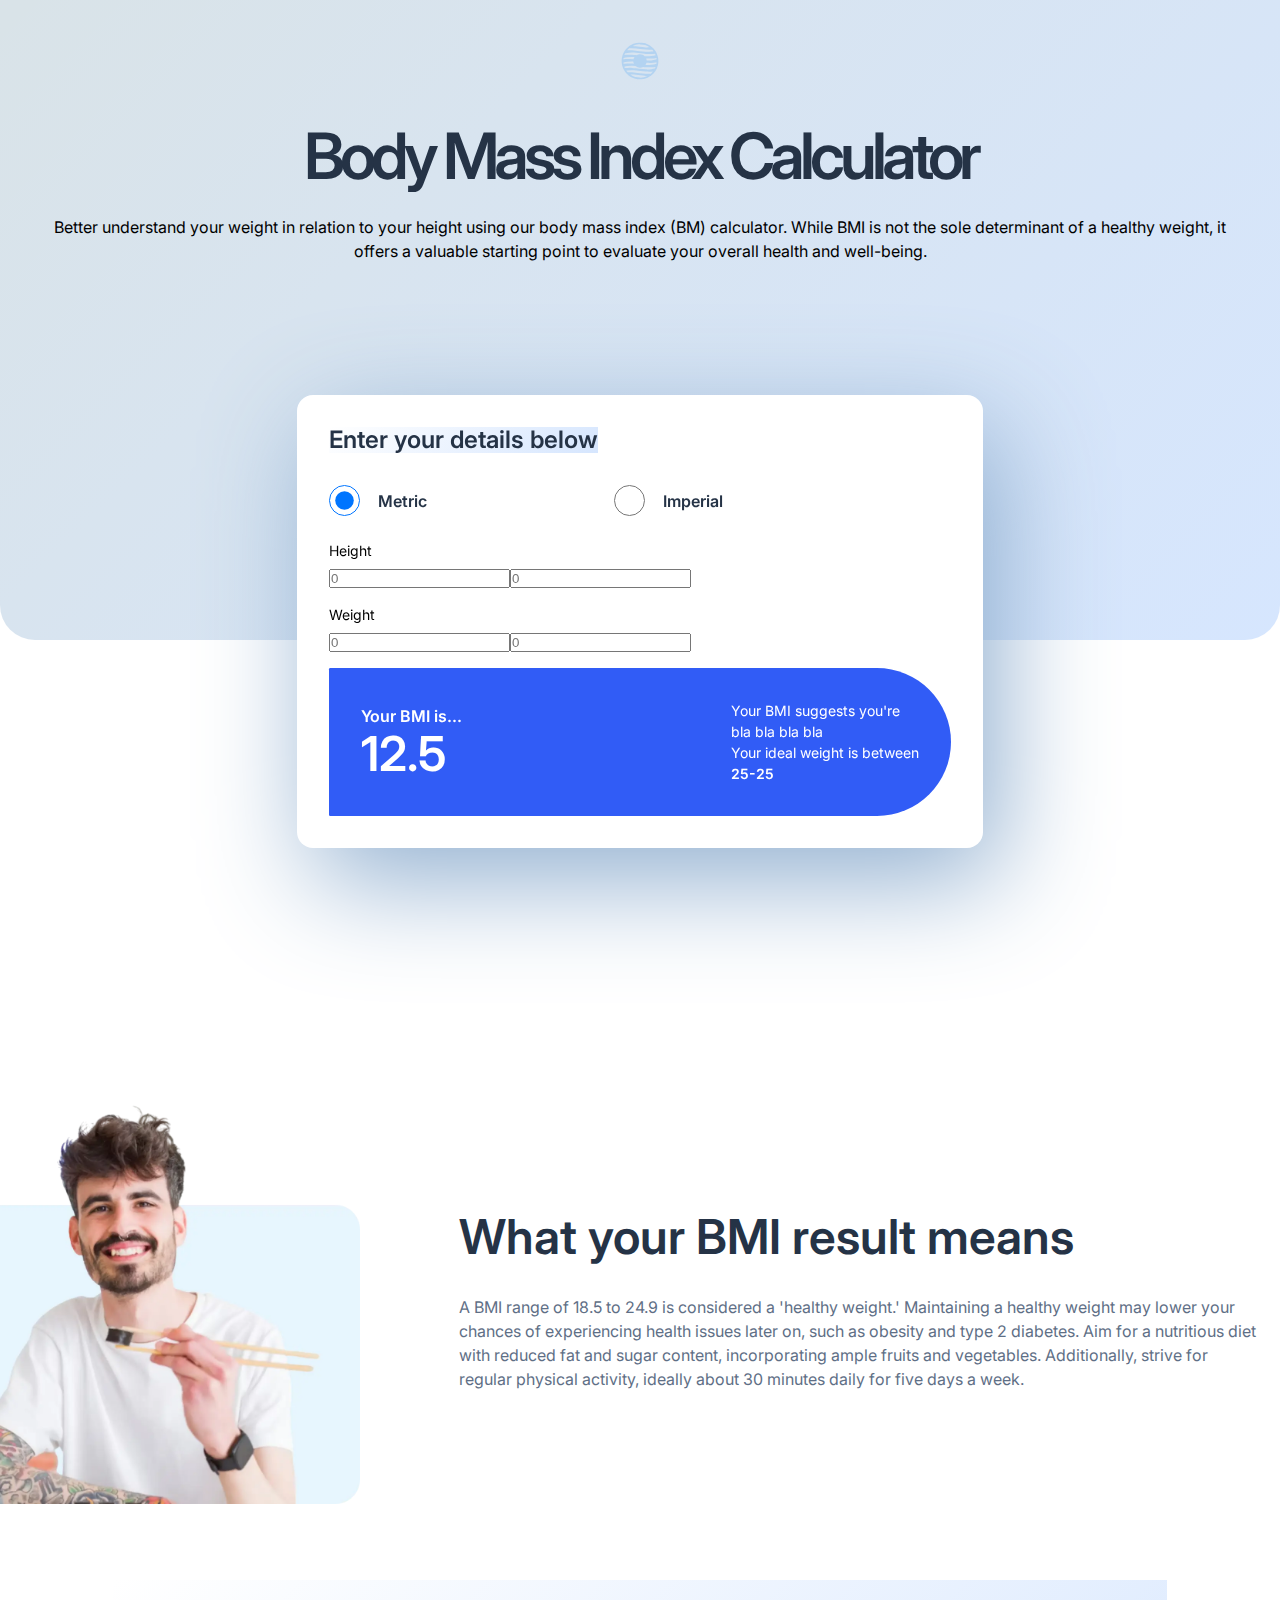
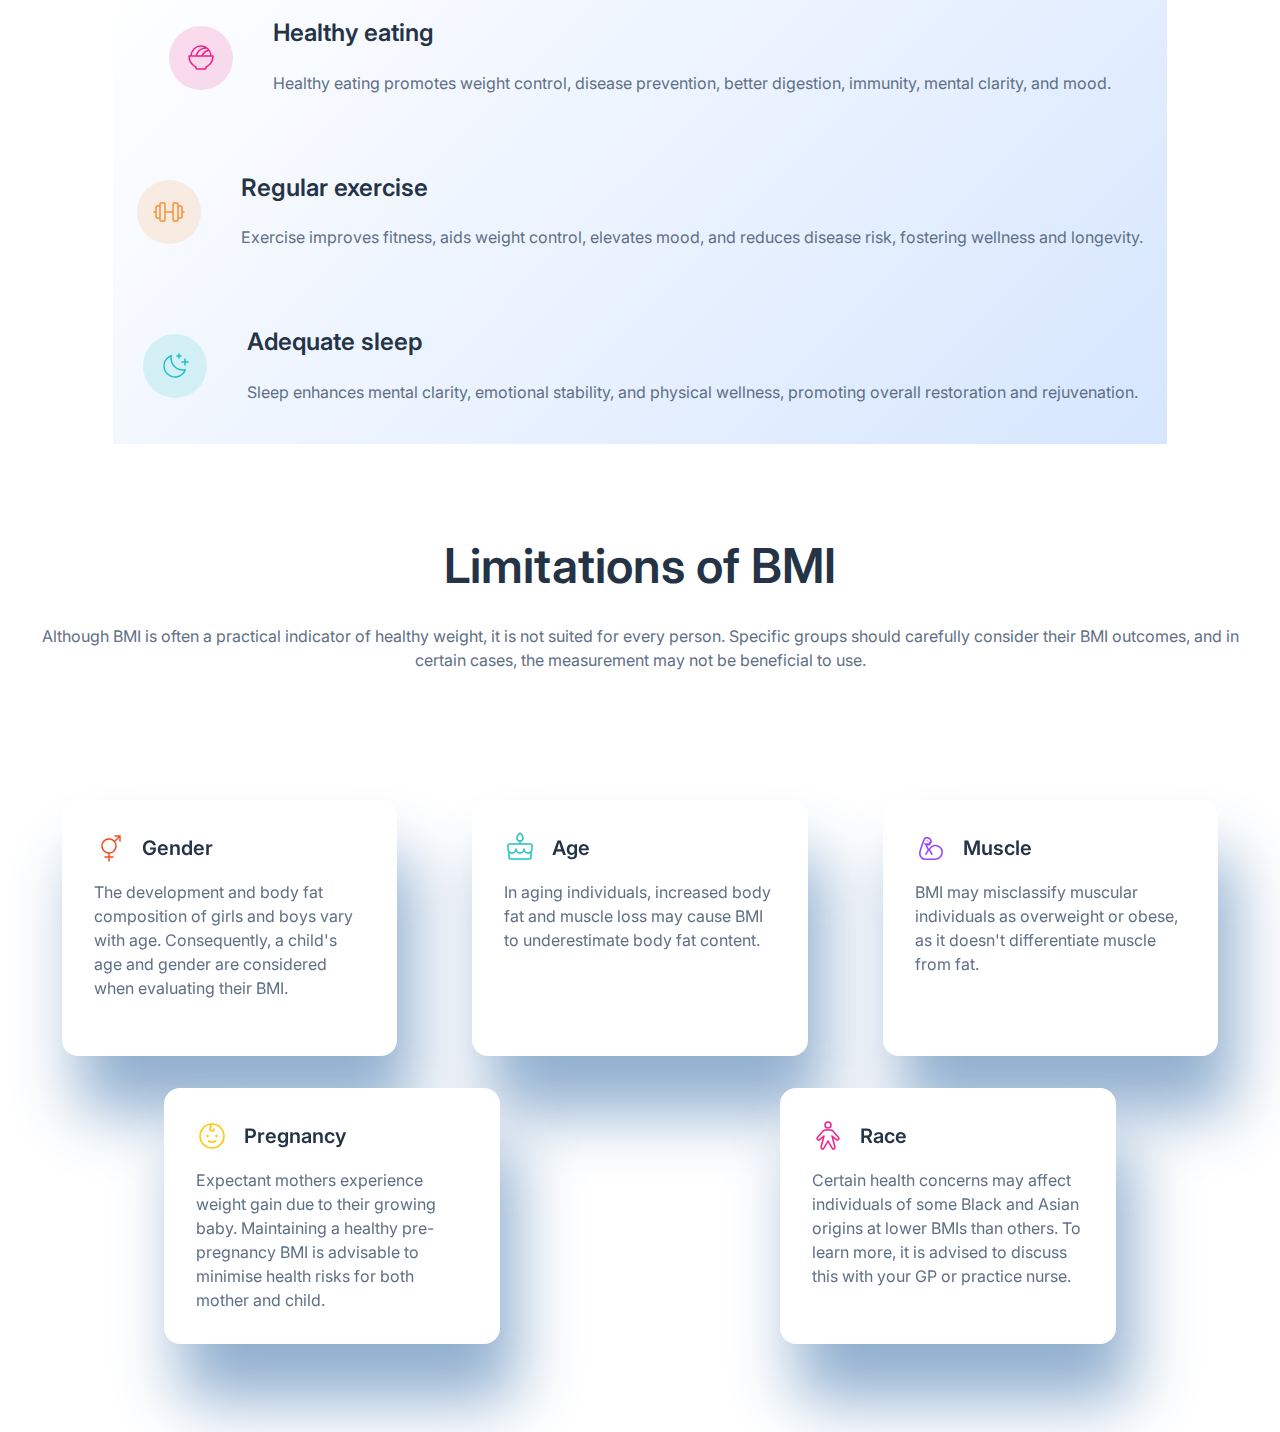
==== commit e1733dbe: "extra classname for imperial imput fileds" ====
--- a/pages/index.html
+++ b/pages/index.html
@@ -78,49 +78,6 @@
         </ul>
 
         <div class="calculator__input">
-          <div class="input__measurement--imperial">
-            <div class="imperial-input-unit">
-              <label class="label" for="input-height">Height</label>
-              <div class="imperial-inputs">
-                <input
-                  class="input--imperial--height"
-                  type="number"
-                  id="input-height"
-                  name=""
-                  placeholder="0"
-                />
-                <input
-                  class="input--imperial--height"
-                  type="number"
-                  id="input-height"
-                  name=""
-                  placeholder="0"
-                />
-              </div>
-            </div>
-
-            <div class="imperial-input-unit">
-              <label class="label" for="input-weight">Weight</label>
-
-              <div class="imperial-inputs">
-                <input
-                  class="input--imperial--weight"
-                  type="number"
-                  id="input-weight"
-                  name=""
-                  placeholder="0"
-                />
-                <input
-                  class="input--imperial--weight"
-                  type="number"
-                  id="input-weight"
-                  name=""
-                  placeholder="0"
-                />
-              </div>
-            </div>
-          </div>
-
           <div class="input__measurement--metric">
             <div class="metric-input-unit">
               <label class="label" for="input-height">Height</label>
@@ -141,6 +98,49 @@
                 name=""
                 placeholder="0"
               />
+            </div>
+          </div>
+
+          <div class="input__measurement--imperial">
+            <div class="imperial-input-unit">
+              <label class="label" for="input-height">Height</label>
+              <div class="imperial-inputs">
+                <input
+                  class="input--imperial--height--ft"
+                  type="number"
+                  id="input-height"
+                  name=""
+                  placeholder="0"
+                />
+                <input
+                  class="input--imperial--height--in"
+                  type="number"
+                  id="input-height"
+                  name=""
+                  placeholder="0"
+                />
+              </div>
+            </div>
+
+            <div class="imperial-input-unit">
+              <label class="label" for="input-weight">Weight</label>
+
+              <div class="imperial-inputs">
+                <input
+                  class="input--imperial--weight--st"
+                  type="number"
+                  id="input-weight"
+                  name=""
+                  placeholder="0"
+                />
+                <input
+                  class="input--imperial--weight--lbs"
+                  type="number"
+                  id="input-weight"
+                  name=""
+                  placeholder="0"
+                />
+              </div>
             </div>
           </div>
         </div>
@@ -400,5 +400,6 @@
         <!-- </div> -->
       </div>
     </div>
+    <script src="index.js"></script>
   </body>
 </html>
--- a/pages/general.css
+++ b/pages/general.css
@@ -33,397 +33,5 @@
   justify-content: center;
   align-items: center;
   font-family: "Inter", sans-serif;
-  cursor: pointer;
+  cursor: default;
 }
-
-@media only screen and (min-width: 375px) {
-  .heading__main {
-    display: flex;
-    flex-direction: column;
-    align-items: center;
-    height: 640px;
-    background-color: var(--light-grey);
-    background-image: linear-gradient(-45deg, #d6e6fe, #d6fcfe);
-    border-bottom-left-radius: 35px;
-    border-bottom-right-radius: 35px;
-    overflow: auto;
-    padding: 24px;
-  }
-
-  .heading__svg {
-    width: 40px;
-    height: 40px;
-    margin-bottom: 24px;
-  }
-
-  .heading__title {
-    font-size: 64px;
-    font-weight: 600;
-    line-height: 110%;
-    letter-spacing: -5px;
-    text-align: center;
-    color: var(--gunmetal);
-    margin-bottom: 24px;
-  }
-
-  .heading__text {
-    text-align: center;
-    font-size: 16px;
-    font-weight: 400;
-    line-height: 150%;
-    color: var(--electric-blue);
-  }
-
-  .calculator {
-    display: flex;
-    flex-direction: column;
-    align-items: center;
-    justify-content: space-between;
-    width: 328px;
-    height: 649px;
-    padding: 24px;
-    position: relative;
-    top: -150px;
-    background-color: var(--white);
-    border-radius: 16px;
-    filter: drop-shadow(16px 32px 56px #8faecf);
-  }
-
-  .calculator__title {
-    display: flex;
-    font-size: 24px;
-    line-height: 110%;
-    font-weight: 600;
-    color: var(--gunmetal);
-  }
-
-  .calc_input {
-    display: flex;
-    flex-direction: column;
-  }
-
-  .input--checkbox {
-    display: flex;
-    flex-direction: row;
-    align-items: center;
-    /* width: 100%; */
-    justify-content: space-between;
-    font-size: 16px;
-    line-height: 150%;
-    font-weight: 600;
-    margin-bottom: 24px;
-  }
-
-  /* input[type="radio"] {
-    display: none; 
-    /* Hide the default radio button */
-  /* } */
-
-  /* Create a custom checkbox */
-  /* .custom-checkbox { */
-  /* display: inline-block; */
-  /* width: 31px;
-    height: 31px;
-    border-radius: 50%;
-    border: 1px solid var(--white);
-    background-color: var(--white);
-  } */
-
-  /* Style the checked state of the checkbox */
-  /* .custom-checkbox input:checked { */
-  /* width: 15px;
-    height: 15px; */
-  /* border-radius: 50%; */
-  /* background-color: var(--light-grey);
-  }
-
-  .checkbox--container {
-    display: flex;
-    flex-direction: row;
-    align-items: center;
-  } */
-
-  .custom-checkbox {
-    display: none; /* this hides the default radio button */
-  }
-
-  .checkbox--container {
-    position: relative;
-    cursor: pointer;
-    margin-bottom: 10px;
-  }
-
-  .custom-checkbox + label {
-    position: relative;
-    padding-left: 25px;
-    cursor: pointer;
-  }
-
-  .custom-checkbox + label:before {
-    content: "";
-    position: absolute;
-    left: 0;
-    top: 2px;
-    width: 31px;
-    height: 31px;
-    border: 1px solid var(--white);
-    border-radius: 50%;
-    background-color: var(--white);
-  }
-
-  .custom-checkbox:checked + label:before {
-    background-color: var(
-      --light-grey
-    ); /* this changes the background color for checked state */
-  }
-
-  .custom-checkbox + label:after {
-    content: "";
-    position: absolute;
-    display: none;
-  }
-
-  .custom-checkbox:checked + label:after {
-    display: block;
-    position: absolute;
-    left: 12%;
-    top: 50%;
-    width: 15px;
-    height: 15px;
-    border-radius: 50%;
-    background: var(--blue);
-  }
-
-  .input--measurement--imperial {
-    display: flex;
-    flex-direction: column;
-  }
-
-  .label {
-    font-size: 14px;
-    line-height: 150%;
-    font-weight: 400;
-    margin-bottom: 8px;
-  }
-
-  .imperial-input-unit {
-    display: flex;
-    flex-direction: row;
-    align-items: center;
-    margin-bottom: 16px;
-  }
-
-  .input--imperial {
-    font-size: 24px;
-    line-height: 110%;
-    font-weight: 600;
-    width: 132px;
-    height: 69px;
-    padding: 20px 24px 20px 24px;
-    border-radius: 12px;
-    border-color: 1px solid var(--light-grey);
-    color: var(--gunmetal);
-  }
-
-  .input--imperial:active {
-    border-color: var(--blue);
-  }
-
-  .input--metric {
-    font-size: 24px;
-    line-height: 110%;
-    font-weight: 600;
-    width: 280px;
-    height: 69px;
-    padding: 20px 24px 20px 24px;
-    border-radius: 12px;
-    border-color: 1px solid var(--light-grey);
-    color: var(--gunmetal);
-  }
-
-  .input--measurement--metric {
-    display: none;
-  }
-
-  .calc__results {
-    display: flex;
-    flex-direction: column;
-    font-size: 24px;
-    line-height: 110%;
-    font-weight: 600;
-    padding: 32px;
-    background-color: var(--blue);
-    color: var(--white);
-    border-radius: 16px;
-  }
-
-  .calc__results--text {
-    font-size: 16px;
-    line-height: 150%;
-    font-weight: 600;
-  }
-
-  .calc__results--number {
-    font-size: 48px;
-    line-height: 110%;
-    font-weight: 600;
-  }
-
-  .calc__results--conclusion1,
-  .calc__results--conclusion2,
-  .conclusion {
-    font-size: 14px;
-    line-height: 150%;
-    font-weight: 400;
-  }
-
-  .ideal-weight {
-    font-size: 14px;
-    line-height: 150%;
-    font-weight: 600;
-  }
-
-  .heading__sub1 {
-    display: flex;
-    flex-direction: column;
-    margin-bottom: 72px;
-  }
-
-  .sub1--img {
-    width: 375px;
-    height: 354px;
-    margin-bottom: 24px;
-  }
-
-  .sub1--BMIresult {
-    display: flex;
-    flex-direction: column;
-    padding: 24px;
-  }
-
-  .sub1--title,
-  .sub2--title {
-    font-size: 32px;
-    line-height: 100%;
-    font-weight: 600;
-    padding-bottom: 32px;
-    color: var(--gunmetal);
-    text-align: left;
-  }
-
-  .sub2--title {
-    text-align: center;
-  }
-
-  .sub1--text,
-  .sub2--text {
-    text-align: left;
-    font-size: 16px;
-    line-height: 150%;
-    font-weight: 400;
-    color: var(--dark-electric-blue);
-  }
-
-  .sub2--text {
-    text-align: center;
-  }
-
-  .section__BMI-influencers {
-    display: flex;
-    flex-direction: column;
-    margin: 0 24px 56px 24px;
-  }
-
-  .influencers {
-    display: flex;
-    flex-direction: column;
-    margin-bottom: 40px;
-  }
-
-  .influencers--svg {
-    width: 64px;
-    height: 64px;
-    margin-bottom: 32px;
-  }
-
-  .influencers--content {
-    display: flex;
-    flex-direction: column;
-  }
-
-  .influencers--title {
-    font-size: 24px;
-    line-height: 110%;
-    font-weight: 600;
-    margin-bottom: 24px;
-    color: var(--gunmetal);
-  }
-
-  .influencers--text {
-    font-size: 16px;
-    line-height: 150%;
-    font-weight: 400;
-    color: var(--dark-electric-blue);
-  }
-
-  .heading__sub2 {
-    display: flex;
-    flex-direction: column;
-    margin-bottom: 72px;
-  }
-
-  .sub2__BMI-limitations {
-    display: flex;
-    flex-direction: column;
-    margin: 0 24px 56px 24px;
-  }
-
-  .section__BMI-limitations {
-    display: flex;
-    flex-direction: column;
-    margin: 56px 24px 0 24px;
-  }
-
-  .limitations {
-    display: flex;
-    flex-direction: column;
-    padding: 24px;
-    margin: 16px;
-    background-color: white;
-    border-radius: 16px;
-    filter: drop-shadow(16px 56px 32px #8faecf);
-  }
-
-  .limitations--content {
-    display: flex;
-    flex-direction: row;
-    align-items: center;
-    margin-bottom: 16px;
-  }
-
-  .limitations--svg {
-    width: 32px;
-    height: 32px;
-    margin-right: 16px;
-  }
-
-  .limitations--title {
-    font-size: 20px;
-    line-height: 100%;
-    font-weight: 600;
-    color: var(--gunmetal);
-  }
-
-  .limitations--text {
-    font-size: 16px;
-    line-height: 150%;
-    font-weight: 400;
-    color: var(--dark-electric-blue);
-  }
-}
-
-@media only screen and (min-width: 768px) {
-}
-
-@media only screen and (min-width: 1440px) {
-}
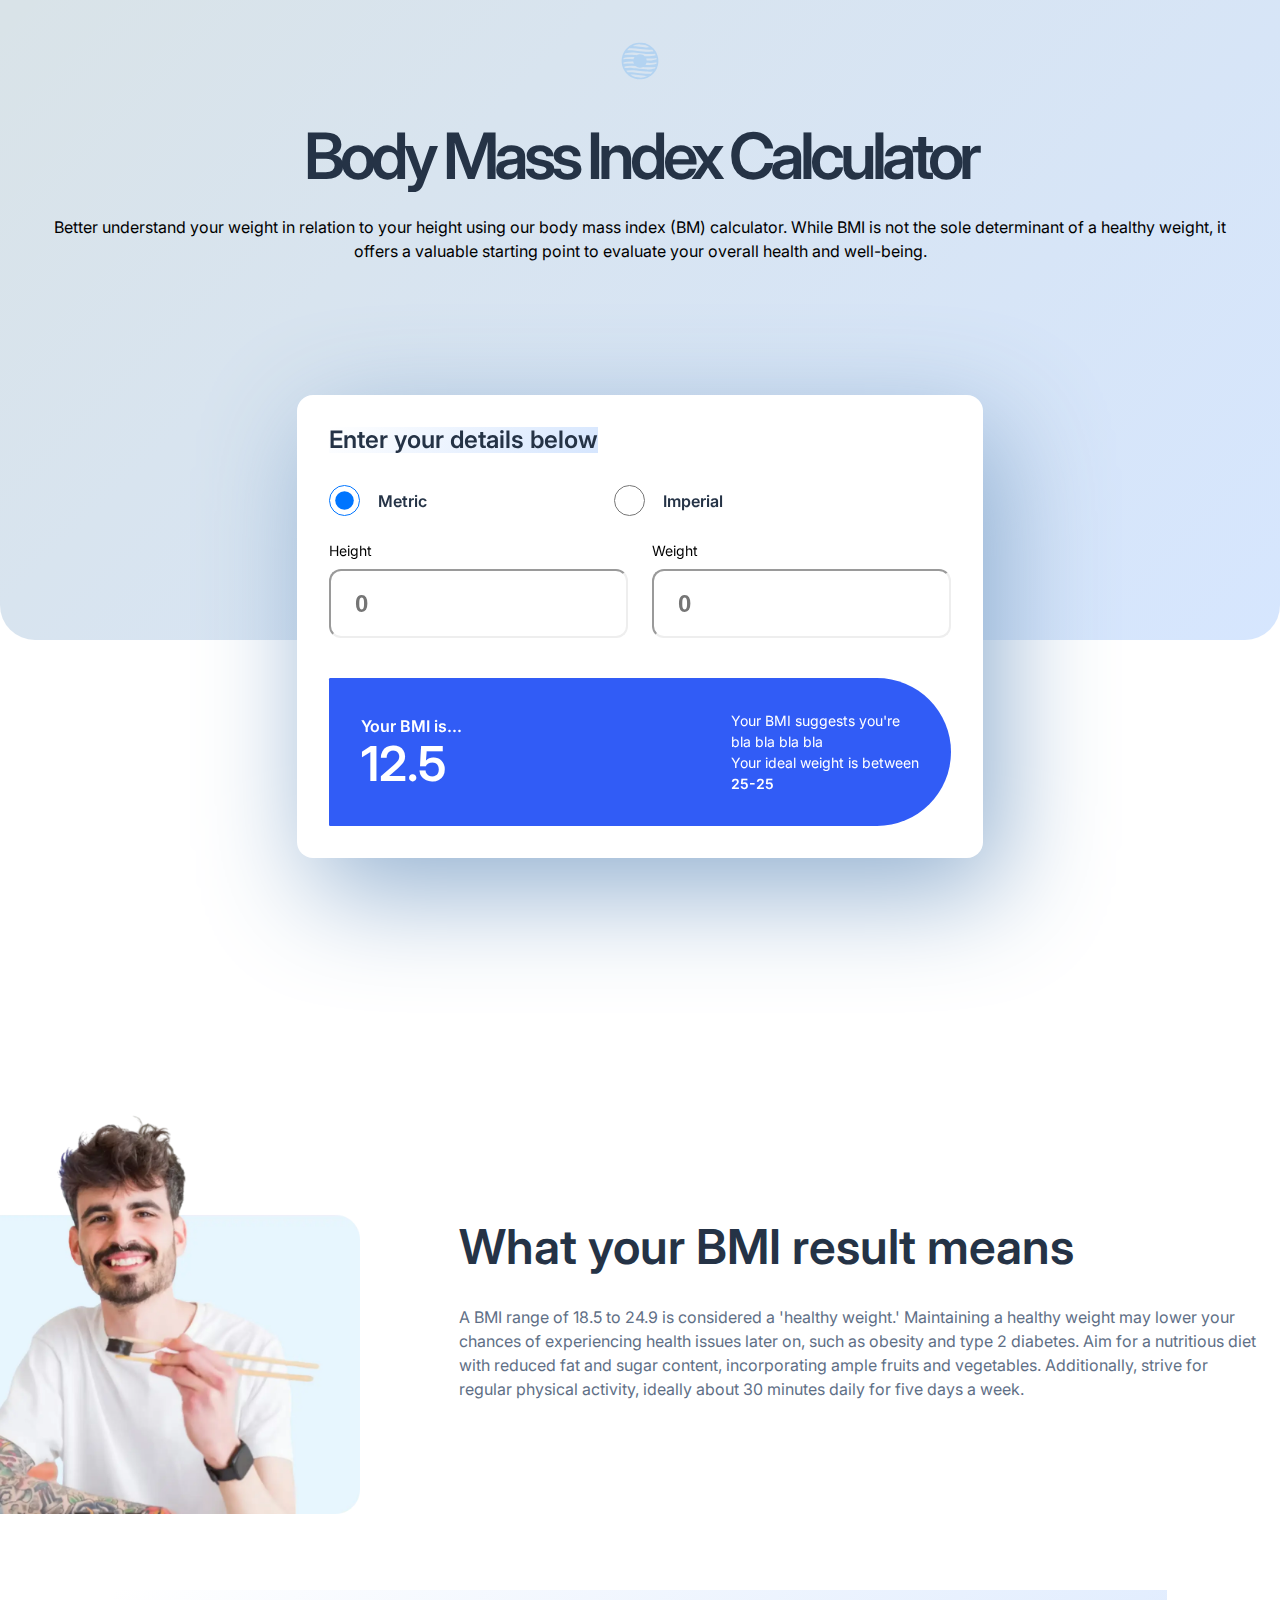
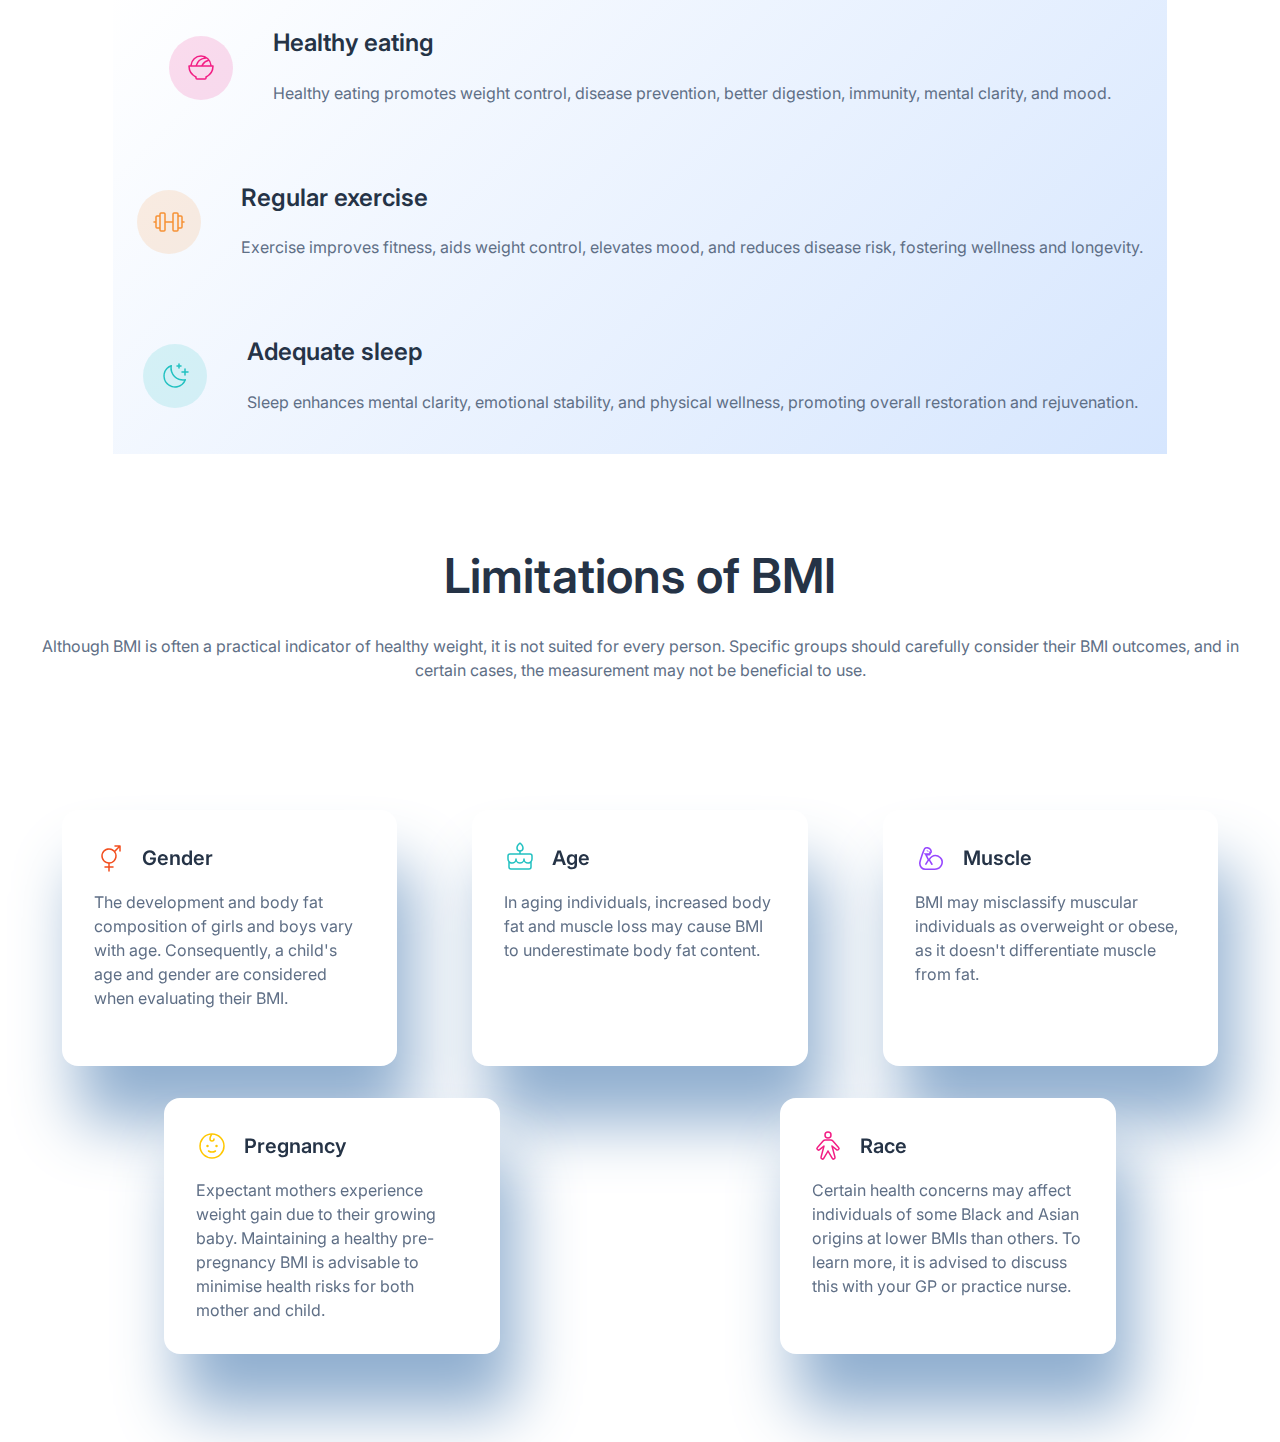
==== commit a3259cc8: "heading__content div added to flex title&text" ====
--- a/pages/index.html
+++ b/pages/index.html
@@ -42,14 +42,16 @@
             d="M32 2.627c-.543 0-1.094.004-1.634.037a29.466 29.466 0 0 0-3.561.44c-.13.023-.257.049-.386.074-.11.021-.22.032-.33.055-.062.01-.123.024-.184.037-.06.013-.122.023-.184.036a29.34 29.34 0 0 0-1.909.478c-.061.017-.123.037-.184.055-.031.009-.06.027-.091.036-.091.028-.186.046-.276.074-.172.058-.341.126-.514.183-.363.121-.726.233-1.083.368-.044.013-.085.04-.129.055-.54.206-1.073.442-1.597.679-.533.24-1.063.482-1.579.753-.516.272-1.025.56-1.524.863-.023.014-.05.022-.074.036-.473.287-.939.587-1.395.9a29.441 29.441 0 0 0-2.185 1.67c-.267.223-.53.449-.79.68-.047.043-.098.085-.146.129-.277.251-.541.509-.808.77-.037.037-.073.075-.11.11-.365.362-.72.723-1.065 1.103-.209.229-.406.462-.606.697-.2.234-.395.476-.588.716-.389.484-.762.98-1.12 1.488-.229.326-.445.655-.66.99-.022.034-.053.06-.075.093l-.128.202c-.016.025-.039.047-.055.073-.052.084-.097.172-.147.257-.194.328-.384.659-.57.992-.044.081-.101.156-.146.238v.018c-.223.412-.439.826-.643 1.249-.202.42-.386.838-.569 1.267-.051.12-.097.246-.147.367-.11.269-.227.535-.33.808-.057.152-.11.306-.165.459-.044.122-.087.245-.129.367h-.018c-.055.163-.095.332-.147.496-.015.048-.022.099-.036.147-.01.031-.027.06-.037.092-.063.213-.122.427-.183.642v.018c-.01.026-.03.048-.037.074-.022.078-.033.16-.055.239-.068.25-.14.5-.202.752l-.055.22c-.023.098-.034.198-.055.294-.088.39-.168.782-.239 1.175-.01.056-.027.11-.037.166-.006.024-.014.049-.018.073-.057.324-.101.645-.147.973 0 .02-.016.036-.018.056-.017.124-.04.242-.055.367h.018a29.55 29.55 0 0 0-.129 1.248c-.006.043-.014.086-.018.129h-.018c-.02.255-.026.514-.036.771V30.516a29.63 29.63 0 0 0-.037 1.487v.018c0 .5.012.992.036 1.487v.018c.018.369.043.737.074 1.102.01.116.026.232.036.349v.073c.01.11.024.221.037.33.025.223.06.442.091.662.026.184.045.368.074.55l.018.11c.069.429.133.846.22 1.267.095.456.197.912.313 1.36.006.006.014.01.018.017v.019c.108.415.223.822.348 1.23.016.05.04.097.056.147.117.37.238.737.367 1.101.016.044.04.085.055.129.04.109.07.222.11.33.072.19.145.38.22.57.076.19.16.38.24.569.184.439.38.873.587 1.303.177.37.358.741.55 1.102.03.056.062.11.092.165v.018c.168.308.337.598.514.9.064.107.138.206.202.312.159.257.312.516.478.771l.11.165c.149.225.304.44.459.661.067.097.133.197.202.294.107.15.22.293.33.44.16.215.312.434.478.643l.055.074c.089.112.184.22.275.33.046.057.1.109.147.165.13.158.251.323.386.478.148.17.308.329.458.495.143.158.276.323.423.478.014.016.04.021.055.037.162.17.33.33.496.495.112.115.215.238.33.35.074.072.145.148.22.22.148.14.306.269.46.404.13.114.255.234.385.348.009.006.012.013.018.019.109.095.22.181.33.275.165.14.328.286.496.422.269.22.55.433.826.643.056.042.11.087.165.129.036.025.075.047.11.073.33.243.652.486.992.716.344.234.693.46 1.047.68.019.011.036.025.055.036l.091.055c.232.14.463.27.698.404.176.1.355.196.533.294.11.06.218.124.33.183.292.154.584.297.881.44.017.009.038.01.055.02.195.092.391.185.588.274.142.065.28.14.422.203.096.041.196.072.294.11.087.033.17.074.257.11.291.12.585.238.881.349l.202.073.055.018c.013.006.024.014.037.018.304.11.61.212.918.313.085.027.172.046.257.073l.239.073c.153.048.304.103.459.147.262.076.525.153.79.22.388.1.78.192 1.174.276l.166.037c.067.014.134.023.202.036.44.088.875.17 1.322.239.4.06.806.102 1.211.146.044.007.086.015.129.019.11.011.22.026.33.036l.22.018c.281.025.562.039.845.055.08.006.16.015.239.019a33.794 33.794 0 0 0 1.506.036 29.14 29.14 0 0 0 2.974-.147h.036a30.72 30.72 0 0 0 1.744-.239c.087-.014.171-.022.257-.036.111-.02.22-.035.33-.056.36-.066.728-.14 1.084-.22.074-.016.147-.038.22-.055.204-.047.405-.098.606-.147.043-.01.086-.026.129-.036.06-.016.123-.02.183-.037.117-.03.233-.059.349-.091l.312-.092c.174-.05.342-.113.514-.166.128-.039.259-.068.386-.11.012-.005.023-.014.037-.018.313-.103.628-.217.936-.33l.294-.11.33-.13c.39-.152.776-.326 1.157-.495.06-.026.124-.046.184-.073l.165-.074a29.152 29.152 0 0 0 4.517-2.588c.278-.194.554-.385.826-.588l.22-.165c.051-.04.095-.089.147-.129.29-.224.582-.445.863-.68a29.546 29.546 0 0 0 1.818-1.651l.091-.092.055-.055c.3-.3.594-.606.881-.919.03-.031.063-.06.092-.091a29.717 29.717 0 0 0 1.634-1.983 29.276 29.276 0 0 0 1.634-2.369c.035-.056.076-.11.11-.165.1-.163.198-.33.294-.496.133-.22.263-.436.386-.66.01-.02.026-.036.037-.056v-.018c.232-.428.45-.863.66-1.304.196-.407.393-.83.57-1.248v-.018c.023-.056.05-.11.074-.166.162-.388.315-.78.459-1.175.049-.133.082-.27.128-.404.09-.255.175-.512.257-.77.128-.401.257-.804.367-1.212.11-.405.202-.82.294-1.23.109-.481.21-.962.294-1.451v-.018c.069-.398.131-.791.184-1.194.012-.098.025-.195.036-.293.053-.448.095-.905.128-1.36.05-.691.09-1.387.092-2.092V32c0-1.86-.184-3.672-.514-5.435-.03-.159-.06-.32-.092-.478-.032-.16-.075-.318-.11-.477a29.243 29.243 0 0 0-1.708-5.306c-.062-.143-.136-.28-.202-.422-.093-.201-.18-.406-.275-.606-.018-.037-.038-.073-.055-.11v-.019a29.808 29.808 0 0 0-.587-1.138v-.018c-.197-.361-.414-.714-.625-1.065-.03-.05-.062-.098-.092-.147-.009-.004.01-.016 0-.018a29.57 29.57 0 0 0-.587-.918 29.368 29.368 0 0 0-1.616-2.222 29.615 29.615 0 0 0-1.725-1.946l-.055-.055-.037-.037c-.3-.31-.605-.604-.918-.9a29.581 29.581 0 0 0-2.901-2.423 29.204 29.204 0 0 0-2.02-1.359c-.009-.004-.01-.014-.018-.018a29.383 29.383 0 0 0-1.689-.936c-.43-.224-.862-.44-1.303-.643-.44-.202-.89-.389-1.34-.57-.013-.005-.025-.013-.038-.018a29.18 29.18 0 0 0-4.204-1.322l-.147-.036c-.176-.04-.355-.074-.533-.11a25.55 25.55 0 0 0-.77-.147 29.03 29.03 0 0 0-2.13-.312c-.477-.05-.968-.102-1.451-.13-.036 0-.074.003-.11 0h-.018a29.633 29.633 0 0 0-1.506-.036l.002.003Zm-1.946 2.717c.794.099 1.587.207 2.387.312 2.759.365 5.377.699 7.84.918a26.627 26.627 0 0 1 7.087 3.562c-2.03.134-4.192.186-6.481.092-3.055-.129-6.231-.482-9.4-.9-2.24-.295-4.354-.61-6.39-.863-1.605-.2-3.215-.359-4.829-.477a26.548 26.548 0 0 1 9.786-2.644Zm-10.538 6.188a75.78 75.78 0 0 1 6.352.367c2.168.209 4.356.496 6.573.79 3.137.414 6.1.8 8.85 1.01a81.603 81.603 0 0 0 10.318.128 26.888 26.888 0 0 1 2.093 2.588 52.214 52.214 0 0 1-3.488.515c-2.78.308-5.942.468-9.327.33-3.055-.129-6.231-.482-9.4-.9-2.24-.295-4.354-.61-6.39-.863a91.72 91.72 0 0 0-5.82-.55 68.51 68.51 0 0 0-3.764-.129 74.64 74.64 0 0 0-3.452.055c-.22.01-.412.026-.624.037a27.03 27.03 0 0 1 3.158-3.195 53.34 53.34 0 0 1 4.92-.184Zm0 7.032c2.054.023 4.184.158 6.352.367s4.356.496 6.573.79c3.137.414 6.1.8 8.85 1.009 3.04.236 5.901.27 8.482.202a105.54 105.54 0 0 0 6.39-.367c.339.715.66 1.437.936 2.185a51.46 51.46 0 0 1-6.885 1.23c-2.78.308-5.942.45-9.327.312-.509-.022-1.026-.041-1.542-.074-1.92-1.813-4.495-2.937-7.344-2.937-1.964 0-3.797.53-5.38 1.45-.507-.07-1.015-.138-1.524-.202a91.727 91.727 0 0 0-5.82-.55c-1.3-.081-2.557-.12-3.764-.129a74.64 74.64 0 0 0-3.452.055c-1.87.073-3.506.214-4.957.349a26.55 26.55 0 0 1 1.175-2.57 41.402 41.402 0 0 1 3.268-.606 53.815 53.815 0 0 1 7.969-.514Zm0 7.032c1.227.014 2.49.078 3.763.165a10.672 10.672 0 0 0-1.615 3.433 71.394 71.394 0 0 0-9.602-.257c-2.175.086-4.094.266-5.692.422-.362.036-.649.06-.973.092.067-.714.17-1.415.293-2.111a43.049 43.049 0 0 1 5.857-1.23 53.802 53.802 0 0 1 7.969-.514Zm38.813 1.799c.114.654.192 1.313.257 1.983-.395.116-.813.232-1.267.349a51.424 51.424 0 0 1-7.105 1.285 62.475 62.475 0 0 1-7.528.367 10.617 10.617 0 0 0-.826-3.562c2.826.197 5.497.211 7.913.147 2.581-.069 4.88-.231 6.794-.404.678-.061 1.2-.113 1.762-.165Zm-38.813 5.232c.59.008 1.195.047 1.799.074.081 1.264.381 2.455.863 3.562a81.05 81.05 0 0 0-2.901-.22 71.458 71.458 0 0 0-7.216-.074 96.67 96.67 0 0 0-5.691.404c-.299.03-.485.052-.716.073a26.69 26.69 0 0 1-.257-1.983c.077-.024.14-.05.22-.073a43.097 43.097 0 0 1 5.93-1.248 53.819 53.819 0 0 1 7.969-.515Zm39.107 1.763a26.57 26.57 0 0 1-.276 2.093c-.328.097-.661.2-1.028.294-1.931.497-4.325.958-7.105 1.267-2.78.309-5.942.45-9.327.312-.085-.007-.17-.014-.257-.018a10.647 10.647 0 0 0 1.707-3.489c2.648.172 5.157.226 7.436.165 2.581-.068 4.88-.25 6.794-.422.803-.072 1.41-.139 2.056-.202Zm-39.107 5.27a72.42 72.42 0 0 1 5.287.275 10.658 10.658 0 0 0 7.198 2.79c1.859 0 3.598-.47 5.122-1.303 1.435.172 2.829.32 4.168.422 3.04.236 5.901.253 8.482.184 2.581-.069 4.88-.231 6.794-.404l.403-.037c-.34.885-.746 1.734-1.175 2.57-1.622.36-3.483.685-5.581.919-2.78.308-5.942.45-9.327.312-3.055-.13-6.231-.482-9.4-.9-2.24-.296-4.354-.61-6.39-.863a91.102 91.102 0 0 0-5.82-.532c-1.3-.081-2.557-.139-3.764-.147a73.233 73.233 0 0 0-3.452.073 90.595 90.595 0 0 0-4.278.276 26.429 26.429 0 0 1-.936-2.204 43.463 43.463 0 0 1 4.7-.918 53.803 53.803 0 0 1 7.969-.514Zm0 7.031c2.054.024 4.184.158 6.352.368 2.168.209 4.356.514 6.573.808 3.137.414 6.1.781 8.85.99 3.04.237 5.901.272 8.482.203a84.873 84.873 0 0 0 2.92-.129 27.047 27.047 0 0 1-3.177 3.269c-2.61.255-5.52.347-8.629.22-3.055-.129-6.231-.464-9.4-.882-2.24-.295-4.354-.628-6.39-.88a91.513 91.513 0 0 0-5.82-.552 68.13 68.13 0 0 0-3.764-.11c-1.134-.008-2.22 0-3.25.037a26.814 26.814 0 0 1-2.093-2.608c.445-.076.9-.152 1.377-.22a53.763 53.763 0 0 1 7.969-.514Zm-1.836 7.05c.597-.015 1.216-.005 1.836 0 2.054.024 4.184.159 6.352.368s4.356.478 6.573.771c3.137.415 6.1.8 8.85 1.01.816.063 1.606.105 2.387.147a26.572 26.572 0 0 1-10.87 2.68c-.441-.055-.88-.107-1.322-.165-2.24-.295-4.353-.591-6.389-.844-.262-.033-.513-.062-.771-.092a26.604 26.604 0 0 1-7.803-3.838c.382-.018.762-.026 1.157-.036Z"
           />
         </svg>
-        <h1 class="heading__title">Body Mass Index Calculator</h1>
-
-        <p class="heading__text">
-          Better understand your weight in relation to your height using our
-          body mass index (BM) calculator. While BMI is not the sole determinant
-          of a healthy weight, it offers a valuable starting point to evaluate
-          your overall health and well-being.
-        </p>
+        <div class="heading__content">
+          <h1 class="heading__title">Body Mass Index Calculator</h1>
+
+          <p class="heading__text">
+            Better understand your weight in relation to your height using our
+            body mass index (BM) calculator. While BMI is not the sole
+            determinant of a healthy weight, it offers a valuable starting point
+            to evaluate your overall health and well-being.
+          </p>
+        </div>
       </div>
 
       <div class="calculator">
--- a/pages/mobile.css
+++ b/pages/mobile.css
@@ -102,8 +102,7 @@
     padding: 3.5px 18px 3.5px 18px;
   }
 
-
-/* 
+  /* 
    .custom-checkbox + label:before {
     content: "";
     position: absolute;
@@ -115,12 +114,11 @@
     border-radius: 50%;
     background-color: var(--white);
   } */
-/* 
+  /* 
   .custom-checkbox:checked + label:before {
     background-color: var(
       --light-grey
     ); /* this changes the background color for checked state */
-  } */
 
   /* .custom-checkbox + label:after {
     content: "";
@@ -145,10 +143,40 @@
     flex-direction: column;
   }
 
+  .input__measurement--metric {
+    display: flex;
+    flex-direction: column;
+    /* display: none; */
+  }
+
+  .metric-input-unit {
+    display: flex;
+    flex-direction: column;
+    margin-bottom: 16px;
+  }
+
+  .input--metric--height,
+  .input--metric--weight {
+    font-size: 24px;
+    line-height: 110%;
+    font-weight: 600;
+    width: 280px;
+    height: 69px;
+    padding: 20px 24px 20px 24px;
+    border-radius: 12px;
+    border-color: 1px solid var(--light-grey);
+    color: var(--gunmetal);
+  }
+
+  .input--metric--height:active,
+  .input--metric--weight:active {
+    border-color: var(--blue);
+  }
+
   .input__measurement--imperial {
-    display: flex;
-    flex-direction: column;
-    /* display: none; */
+    display: none;
+    display: flex;
+    flex-direction: column;
   }
 
   .label {
@@ -169,8 +197,10 @@
     justify-content: space-between;
   }
 
-  .input--imperial--weight,
-  .input--imperial--height {
+  .input--imperial--height--ft,
+  .input--imperial--height--in,
+  .input--imperial--weight--st,
+  .input--imperial--weight--lbs {
     font-size: 24px;
     line-height: 110%;
     font-weight: 600;
@@ -182,29 +212,28 @@
     color: var(--gunmetal);
   }
 
-  .input--imperial--weight:active, .input--imperial--height:active {
+  .input--imperial--height--ft::after {
+    content: "ft";
+  }
+
+  .input--imperial--height--in::after {
+    content: "in";
+  }
+
+  .input--imperial--weight--st::after {
+    content: "st";
+  }
+
+  .input--imperial--weight--lbs::after {
+    content: "lbs";
+  }
+
+  .input--imperial--height--ft:active,
+  .input--imperial--height--in:active,
+  .input--imperial--weight--st:active,
+  .input--imperial--weight--lbs:active {
     border-color: var(--blue);
   }
-
-
-  .input__measurement--metric {
-    /* display: flex; */
-    display: none;
-  }
-
-  .input--metric--weight,
-  .input--metric--height {
-    font-size: 24px;
-    line-height: 110%;
-    font-weight: 600;
-    width: 280px;
-    height: 69px;
-    padding: 20px 24px 20px 24px;
-    border-radius: 12px;
-    border-color: 1px solid var(--light-grey);
-    color: var(--gunmetal);
-  }
-
 
   .calculator__results {
     display: flex;
--- a/pages/tablet.css
+++ b/pages/tablet.css
@@ -22,10 +22,20 @@
     padding: 3.5px 187px 3.5px 18px;
   }
 
+  .input__measurement--metric {
+    display: flex;
+    flex-direction: row;
+  }
+
+  .metric-input-unit {
+    flex-direction: column;
+    display: flex;
+    align-items: flex-start;
+  }
+
   .input__measurement--imperial {
-    display: unset;
-    flex-direction: row;
-    /* display: none; */
+    display: none;
+    flex-direction: column;
   }
 
   .imperial-input-unit {
@@ -38,28 +48,16 @@
     display: flex;
   }
 
-  .input__measurement--metric {
-    /* display: unset;
-    display: flex; */
-    display: none;
-  }
-
-  .metric-input-unit {
-    flex-direction: column;
-    display: flex;
-    align-items: flex-start;
-  }
-
-  .input--imperial--height,
-  .input--imperial--weight,
+  .input--imperial--height--ft,
+  .input--imperial--height--in,
+  .input--imperial--weight--st,
+  .input--imperial--weight--lbs,
   .input--metric--height,
   .input--metric--weight {
     width: 299px;
     height: 69px;
     margin: 0 24px 24px 0;
   }
-
-  /* blabla */
 
   .calculator__results {
     flex-direction: row;
--- a/pages/dektop.css
+++ b/pages/dektop.css
@@ -1,19 +1,28 @@
 @media only screen and (min-width: 1440px) {
   .heading__unit {
+    display: flex;
     flex-direction: row;
-    margin: 0 140px 0 24px;
+    width: 100%;
   }
 
   .heading__main {
+    display: flex;
     align-items: flex-start;
+    width: 978px;
     height: 737px;
-    padding: 75px 298px 200px 116px;
+    margin-left: 24px;
   }
 
   .heading__svg {
     width: 64px;
     height: 64px;
     margin-bottom: 127px;
+  }
+
+  .heading__content {
+    display: flex;
+    flex-direction: column;
+    width: 564px;
   }
 
   .heading__title {
@@ -31,6 +40,7 @@
     width: 564px;
     top: 0;
     padding: 32px;
+    margin-left: -300px;
   }
 
   .calculator__checkbox {
@@ -42,10 +52,12 @@
     padding: 3.5px 139px 3.5px 18px;
   }
 
-  .input--metric--weight,
+  .input--imperial--height--ft,
+  .input--imperial--height--in,
+  .input--imperial--weight--st,
+  .input--imperial--weight--lbs,
   .input--metric--height,
-  .input--imperial--height,
-  .input--imperial--weight {
+  .input--metric--weight {
     width: 238px;
     height: 69px;
   }
